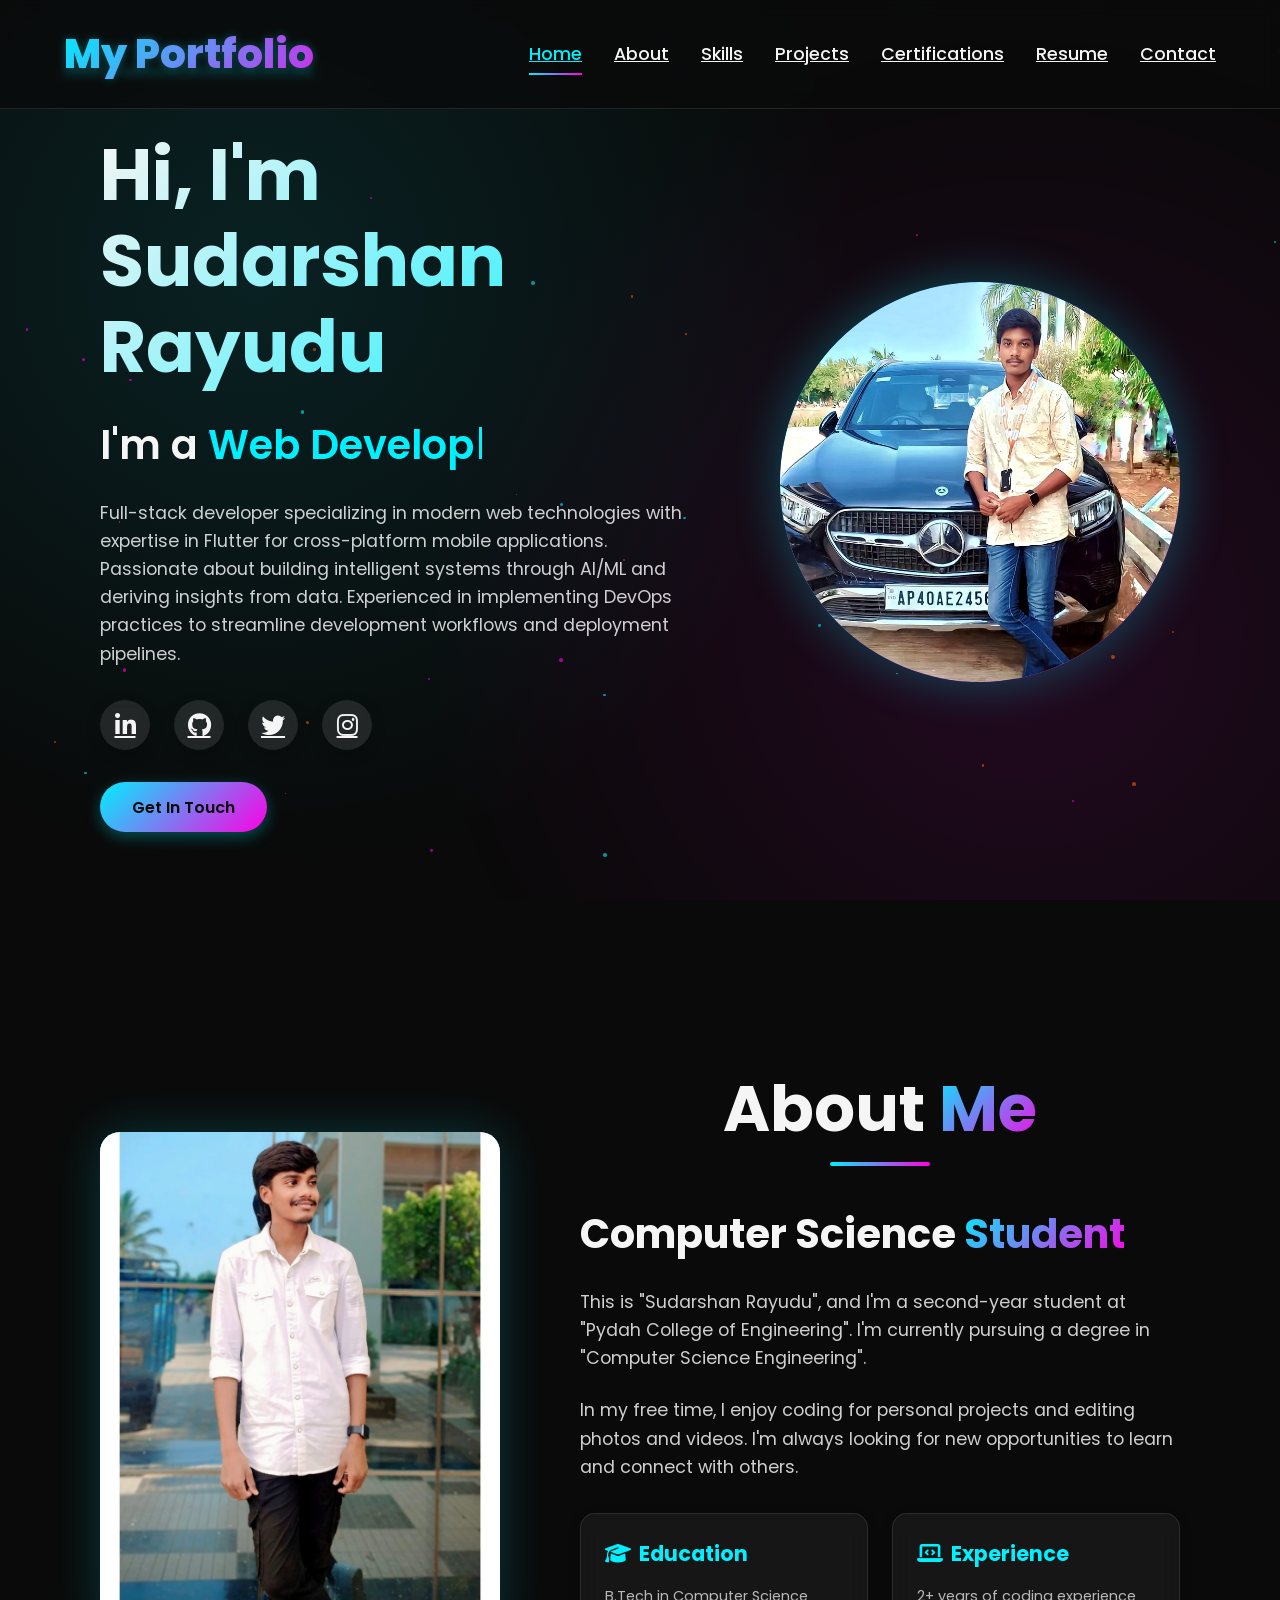
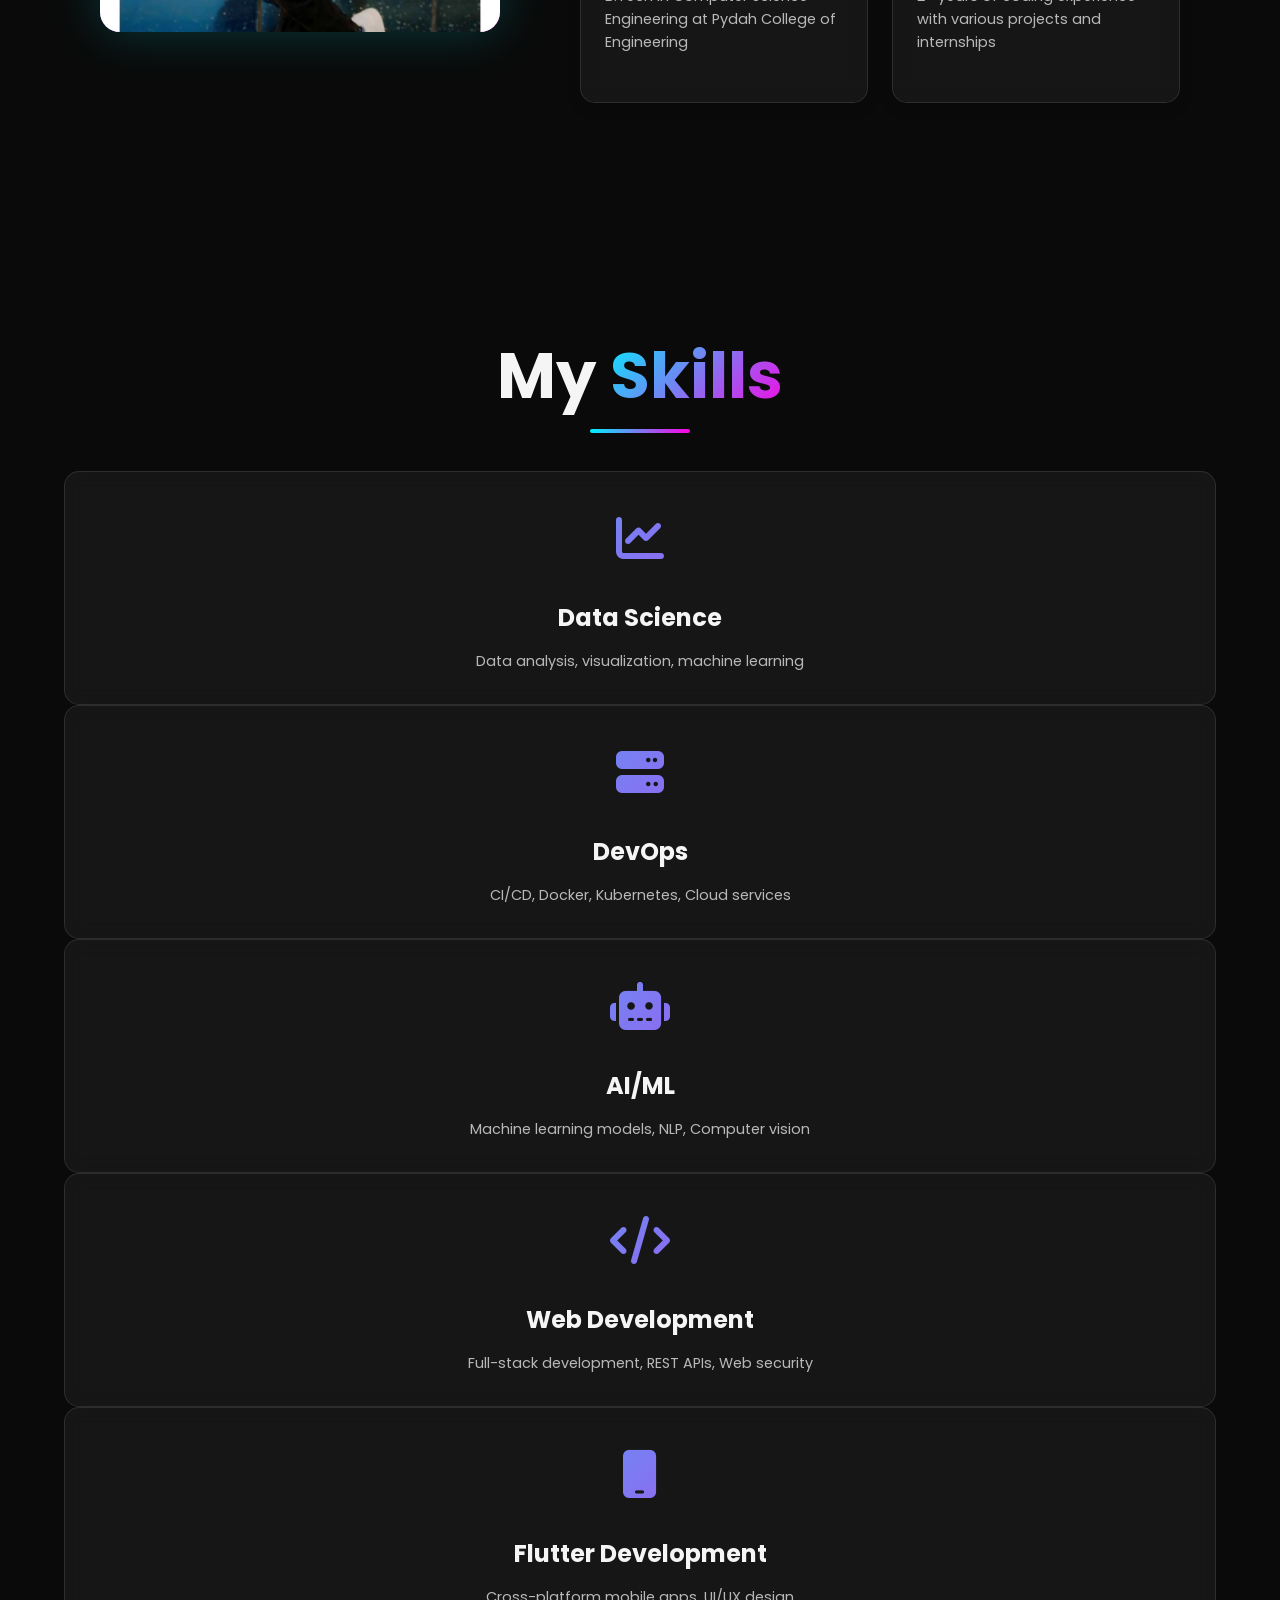
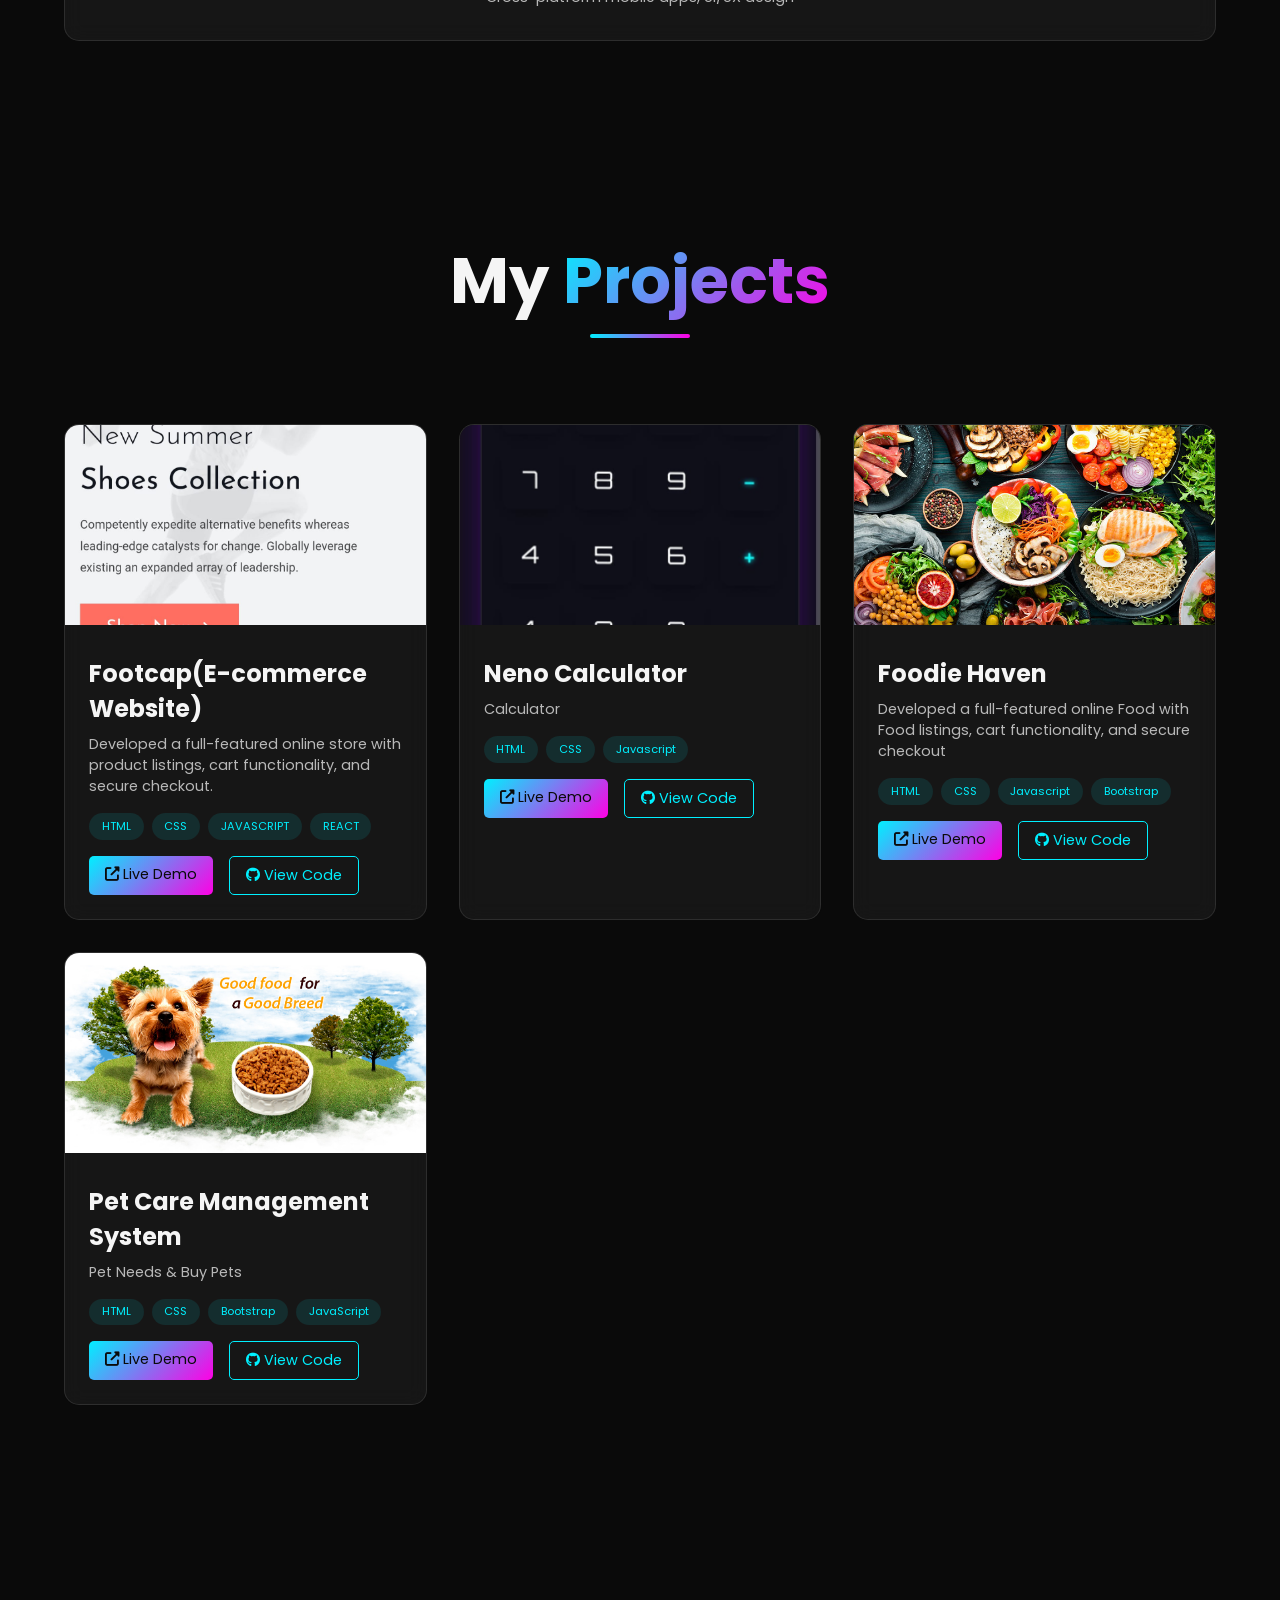
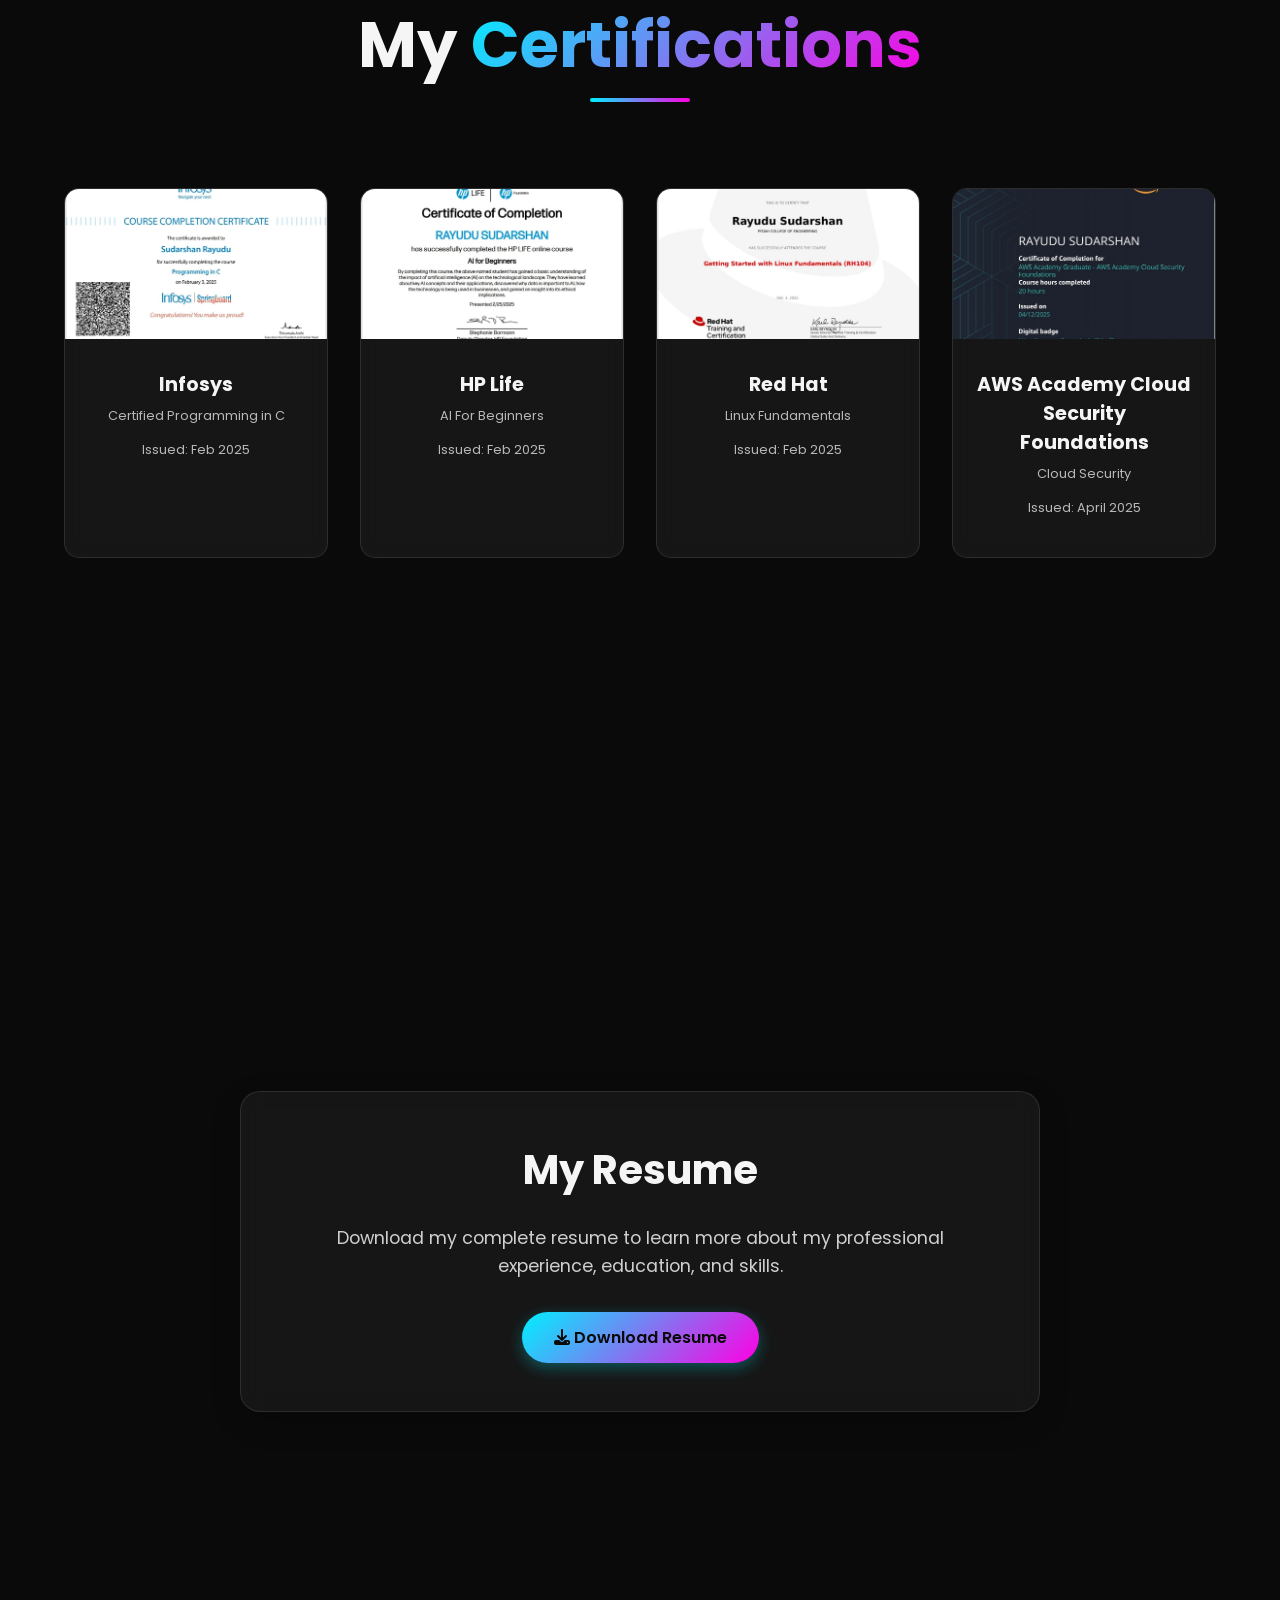
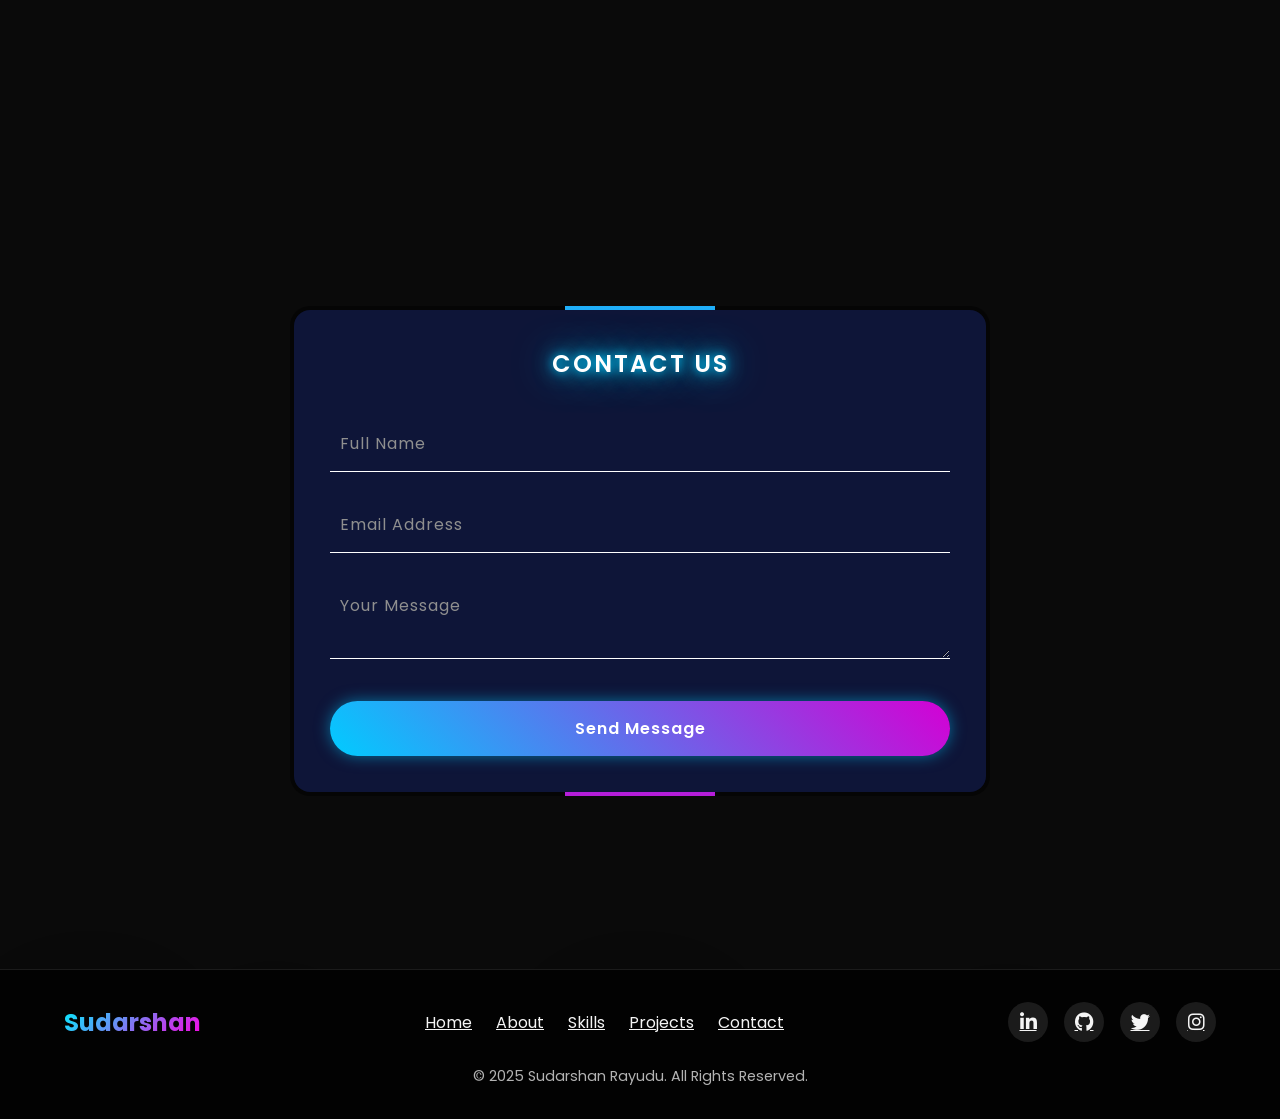
==== index.html @ 2cf24179 "Add files via upload" ====
<!DOCTYPE html>
<html lang="en">

<head>
    <meta charset="UTF-8">
    <meta name="viewport" content="width=device-width, initial-scale=1.0">
    <title>Sudarshan's Portfolio</title>
    <link rel="stylesheet" href="style.css">
    <link rel="stylesheet" href="https://cdnjs.cloudflare.com/ajax/libs/font-awesome/6.5.2/css/all.min.css">
    <link href="https://fonts.googleapis.com/css2?family=Poppins:wght@100;200;300;400;500;600;700;800;900&display=swap"
        rel="stylesheet">
        <link rel="shortcut icon" href="Picsart_25-06-29_17-42-45-734.png" type="image/x-icon">
</head>

<body>
    <!-- Nano Particles Background -->
    <div class="particles" id="particles"></div>

    <!-- Header -->
    <header id="header">
        <a href="#" class="logo">My Portfolio</a>

        <div class="hamburger">
            <i class="fas fa-bars"></i>
        </div>

        <nav>
            <a href="#home" class="active">Home</a>
            <a href="#about">About</a>
            <a href="#skills">Skills</a>
            <a href="#projects">Projects</a>
            <a href="#certifications">Certifications</a>
            <a href="#resume">Resume</a>
            <a href="#contact">Contact</a>
        </nav>
    </header>

    <!-- Home Section -->
    <section id="home">
        <div class="home-content fade-in">
            <h1>Hi, I'm <span>Sudarshan Rayudu</span></h1>
            <h3 class="typing-text">I'm a <span id="typing"></span><span class="cursor"></span></h3>
            <p>Full-stack developer specializing in 
                modern web technologies with expertise in 
                Flutter for cross-platform mobile applications. 
                Passionate about building intelligent systems through AI/ML
                 and deriving insights from data. Experienced in implementing 
                 DevOps practices to streamline development workflows and deployment pipelines.</p>

            <div class="social-icons">
                <a href="https://www.linkedin.com/in/sudarshan-rayudu-819121343/" target="_blank"><i class="fab fa-linkedin-in"></i></a>
                <a href="https://github.com/RayuduSudarshan" target="_blank"><i class="fab fa-github"></i></a>
                <a href="https://x.com/RSUDARSHAN93980" target="_blank"><i class="fab fa-twitter"></i></a>
                <a href="https://www.instagram.com/mr.perfect._.882/" target="_blank"><i class="fab fa-instagram"></i></a>
            </div>

            <a href="#contact" class="btn">Get In Touch</a>
        </div>

        <div class="home-img fade-in delay-1">
            <img src="sudha.jpg" alt="Sudarshan Rayudu">
        </div>
    </section>

    <!-- About Section -->
    <section id="about">
        <div class="about-img fade-in">
            <img src="imgabout.jpeg" alt="About Sudarshan">
        </div>

        <div class="about-content fade-in delay-1">
            <h2 class="section-title">About <span>Me</span></h2>

            <h3>Computer Science <span>Student</span></h3>

            <p>This is "Sudarshan Rayudu", and I'm a second-year student at "Pydah College of Engineering". I'm
                currently pursuing a degree in "Computer Science Engineering".</p>

            <p>In my free time, I enjoy coding for personal projects and editing photos and videos. I'm always looking
                for new opportunities to learn and connect with others.</p>

            <div class="skills-container">
                <div class="skill-item">
                    <h4><i class="fas fa-graduation-cap"></i> Education</h4>
                    <p>B.Tech in Computer Science Engineering at Pydah College of Engineering</p>
                </div>

                <div class="skill-item">
                    <h4><i class="fas fa-laptop-code"></i> Experience</h4>
                    <p>2+ years of coding experience with various projects and internships</p>
                </div>
            </div>
        </div>
    </section>

    <!-- Skills Section -->
    <section id="skills">
        <h2 class="section-title fade-in">My <span>Skills</span></h2>

            <!-- New Skill Cards -->
            <div class="skill-card fade-in">
                <div class="skill-icon">
                    <i class="fas fa-chart-line"></i>
                </div>
                <h3>Data Science</h3>
                <p>Data analysis, visualization, machine learning</p>
            </div>

            <div class="skill-card fade-in delay-1">
                <div class="skill-icon">
                    <i class="fas fa-server"></i>
                </div>
                <h3>DevOps</h3>
                <p>CI/CD, Docker, Kubernetes, Cloud services</p>
            </div>

            <div class="skill-card fade-in delay-2">
                <div class="skill-icon">
                    <i class="fas fa-robot"></i>
                </div>
                <h3>AI/ML</h3>
                <p>Machine learning models, NLP, Computer vision</p>
            </div>

            <div class="skill-card fade-in delay-3">
                <div class="skill-icon">
                    <i class="fas fa-code"></i>
                </div>
                <h3>Web Development</h3>
                <p>Full-stack development, REST APIs, Web security</p>
            </div>

            <div class="skill-card fade-in">
                <div class="skill-icon">
                    <i class="fas fa-mobile"></i>
                </div>
                <h3>Flutter Development</h3>
                <p>Cross-platform mobile apps, UI/UX design</p>
            </div>
        </div>
    </section>

    <!-- Projects Section -->
    <section id="projects">
        <h2 class="section-title fade-in">My <span>Projects</span></h2>

        <div class="projects-grid">
            <div class="project-card fade-in">
                <img src="FootCap.jpeg" alt="E-commerce Website" class="project-img">
                <div class="project-info">
                    <h3>Footcap(E-commerce Website)</h3>
                    <p>Developed a full-featured online store with product listings, cart functionality, and secure
                        checkout.</p>
                    <div class="project-tags">
                        <span class="tag">HTML</span>
                        <span class="tag">CSS</span>
                        <span class="tag">JAVASCRIPT</span>
                        <span class="tag">REACT</span>
                    </div>
                    <div class="project-links">
                        <a href="https://rayudusudarshan.github.io/Micro_IT_footcap-Master_Project/"><i
                                class="fas fa-external-link-alt"></i> Live Demo</a>
                        <a href="#"><i class="fab fa-github"></i> View Code</a>
                    </div>
                </div>
            </div>

            <div class="project-card fade-in delay-1">
                <img src="Calculator.jpeg" alt="Task Manager" class="project-img">
                <div class="project-info">
                    <h3>Neno Calculator</h3>
                    <p>Calculator</p>
                    <div class="project-tags">
                        <span class="tag">HTML</span>
                        <span class="tag">CSS</span>
                        <span class="tag">Javascript</span>
                    </div>
                    <div class="project-links">
                        <a href="https://rayudusudarshan.github.io/Micro_IT_Calculator_Project/"><i
                                class="fas fa-external-link-alt"></i> Live Demo</a>
                        <a href="#"><i class="fab fa-github"></i> View Code</a>
                    </div>
                </div>
            </div>

            <div class="project-card fade-in delay-1">
                <img src="food.jpg" alt="Task Manager" class="project-img">
                <div class="project-info">
                    <h3>Foodie Haven</h3>
                    <p>Developed a full-featured online Food with Food listings, cart functionality, and secure checkout
                    </p>
                    <div class="project-tags">
                        <span class="tag">HTML</span>
                        <span class="tag">CSS</span>
                        <span class="tag">Javascript</span>
                        <span class="tag">Bootstrap</span>
                    </div>
                    <div class="project-links">
                        <a href="https://rayudusudarshan.github.io/Micro_IT_Calculator_Project/"><i
                                class="fas fa-external-link-alt"></i> Live Demo</a>
                        <a href="#"><i class="fab fa-github"></i> View Code</a>
                    </div>
                </div>
            </div>

            <div class="project-card fade-in delay-2">
                <img src="dog.jpg" alt="Weather App" class="project-img">
                <div class="project-info">
                    <h3>Pet Care Management System</h3>
                    <p>Pet Needs & Buy Pets</p>
                    <div class="project-tags">
                        <span class="tag">HTML</span>
                        <span class="tag">CSS</span>
                        <span class="tag">Bootstrap</span>
                        <span class="tag">JavaScript</span>
                    </div>
                    <div class="project-links">
                        <a href="#"><i class="fas fa-external-link-alt"></i> Live Demo</a>
                        <a href="#"><i class="fab fa-github"></i> View Code</a>
                    </div>
                </div>
            </div>
        </div>
    </section>

    <!-- Certifications Section -->
    <section id="certifications">
        <h2 class="section-title fade-in">My <span>Certifications</span></h2>

        <div class="certifications-grid">
            <div class="certification-card fade-in">
                <img src="infosis.jpg" alt="Web Development Certification" class="certification-img">
                <div class="certification-info">
                    <h3>Infosys</h3>
                    <p>Certified Programming in C</p>
                    <p class="certification-date">Issued: Feb 2025</p>
                </div>
            </div>

            <div class="certification-card fade-in delay-1">
                <img src="hp.jpg" alt="JavaScript Certification" class="certification-img">
                <div class="certification-info">
                    <h3>HP Life</h3>
                    <p>AI For Beginners</p>
                    <p class="certification-date">Issued: Feb 2025</p>
                </div>
            </div>
            <div class="certification-card fade-in delay-1">
                <img src="redhat.jpg" alt="JavaScript Certification" class="certification-img">
                <div class="certification-info">
                    <h3>Red Hat</h3>
                    <p>Linux Fundamentals</p>
                    <p class="certification-date">Issued: Feb 2025</p>
                </div>
            </div>

            <div class="certification-card fade-in delay-2">
                <img src="aws.jpg" alt="React Certification" class="certification-img">
                <div class="certification-info">
                    <h3>AWS Academy Cloud Security Foundations</h3>
                    <p>Cloud Security</p>
                    <p class="certification-date">Issued: April 2025</p>
                </div>
            </div>
        </div>
    </section>

    <!-- Resume Section -->
    <section id="resume">
        <div class="resume-container fade-in">
            <h2>My <span>Resume</span></h2>
            <p>Download my complete resume to learn more about my professional experience, education, and skills.</p>
            <a href="Sudarshan's Resume .pdf" download class="btn"><i class="fas fa-download"></i> Download Resume</a>
        </div>
    </section>
    <!-- Contact Section -->
    <section id="contact">
        <div class="bubbles">
            <span></span>
            <span></span>
            <span></span>
            <span></span>
            <span></span>
            <span></span>
            <span></span>
        </div>

        <div class="container">
            <form action="https://api.web3forms.com/submit" method="POST" class="form">
                <input type="hidden" name="access_key" value="a477f6f8-984c-4a98-ab0b-e19a3bcf8d25">
                <input type="hidden" name="redirect" value="https://web3forms.com/success">
                <input type="hidden" name="subject" value="New Submission from  Contact Form">

                <h2>Contact Us</h2>

                <div class="inputBox">
                    <input type="text" name="name" required>
                    <span>Full Name</span>
                    <i></i>
                </div>

                <div class="inputBox">
                    <input type="email" name="email" required>
                    <span>Email Address</span>
                    <i></i>
                </div>

                <div class="inputBox">
                    <textarea name="message" required></textarea>
                    <span>Your Message</span>
                    <i></i>
                </div>

                <div class="form-status" id="form-status"></div>

                <button type="submit">Send Message</button>
            </form>
        </div>
    </section>

    <!-- Footer -->
    <footer>
        <div class="footer-content">
            <div class="footer-logo">Sudarshan</div>

            <div class="footer-links">
                <a href="#home">Home</a>
                <a href="#about">About</a>
                <a href="#skills">Skills</a>
                <a href="#projects">Projects</a>
                <a href="#contact">Contact</a>
            </div>

            <div class="footer-social">
                <a href="https://www.linkedin.com/in/sudarshan-rayudu-819121343/" target="_blank"><i class="fab fa-linkedin-in"></i></a>
                <a href="https://github.com/RayuduSudarshan" target="_blank"><i class="fab fa-github"></i></a>
                <a href="https://x.com/RSUDARSHAN93980" target="_blank"><i class="fab fa-twitter"></i></a>
                <a href="https://www.instagram.com/mr.perfect._.882/" target="_blank"><i class="fab fa-instagram"></i></a>
            </div>
        </div>

        <div class="copyright">
            &copy; 2025 Sudarshan Rayudu. All Rights Reserved.
        </div>
    </footer>

    <!-- Back to Top Button -->
    <a href="#home" class="back-to-top"><i class="fas fa-arrow-up"></i></a>
<!-- Add this at the top of your body, before the particles div -->
<div class="loader-container" id="loader">
    <div class="loader">
        <div class="loader-inner">
            <div class="loader-circle"></div>
            <div class="loader-circle"></div>
            <div class="loader-circle"></div>
            <div class="loader-circle"></div>
            <div class="loader-circle"></div>
        </div>
        <div class="loader-text">
            <span class="percentage" id="percentage">0%</span>
            <span class="loading-text">Loading Portfolio...</span>
        </div>
    </div>
</div>
    <script src="script.js"></script>
</body>

</html>
---- style.css ----
:root {
            --primary: #00f0ff;
            --secondary: #ff00e4;
            --dark: #0a0a0a;
            --light: #f5f5f5;
            --accent: #ff5500;
            --neon-shadow: 0 0 10px var(--primary), 0 0 20px var(--primary), 0 0 30px var(--primary);
            --gradient: linear-gradient(135deg, var(--primary), var(--secondary));
        }

        * {
            margin: 0;
            padding: 0;
            box-sizing: border-box;
            font-family: 'Poppins', sans-serif;
            scroll-behavior: smooth;
        }

        body {
            background-color: var(--dark);
            color: var(--light);
            overflow-x: hidden;
            position: relative;
        }

        body::before {
            content: '';
            position: fixed;
            top: 0;
            left: 0;
            width: 100%;
            height: 100%;
            background: 
                radial-gradient(circle at 20% 30%, rgba(0, 240, 255, 0.1) 0%, transparent 50%),
                radial-gradient(circle at 80% 70%, rgba(255, 0, 228, 0.1) 0%, transparent 50%);
            z-index: -1;
            pointer-events: none;
        }

        /* Nano Particle Animation */
        .particles {
            position: fixed;
            top: 0;
            left: 0;
            width: 100%;
            height: 100%;
            z-index: -1;
            overflow: hidden;
        }

        .particle {
            position: absolute;
            width: 2px;
            height: 2px;
            background-color: var(--primary);
            border-radius: 50%;
            opacity: 0.6;
            animation: float 15s infinite linear;
        }

        .particle:nth-child(2n) {
            background-color: var(--secondary);
        }

        .particle:nth-child(3n) {
            background-color: var(--accent);
        }

        @keyframes float {
            0% {
                transform: translateY(0) translateX(0);
                opacity: 0;
            }
            10% {
                opacity: 0.6;
            }
            90% {
                opacity: 0.6;
            }
            100% {
                transform: translateY(-100vh) translateX(50px);
                opacity: 0;
            }
        }

        /* Header Styles */
        header {
            position: fixed;
            top: 0;
            left: 0;
            width: 100%;
            padding: 1.5rem 5%;
            display: flex;
            justify-content: space-between;
            align-items: center;
            z-index: 1000;
            backdrop-filter: blur(10px);
            background-color: rgba(10, 10, 10, 0.8);
            border-bottom: 1px solid rgba(255, 255, 255, 0.1);
            transition: all 0.3s ease;
        }

        header.scrolled {
            padding: 1rem 5%;
            background-color: rgba(0, 0, 0, 0.9);
            box-shadow: 0 5px 20px rgba(0, 0, 0, 0.3);
        }

        .logo {
            font-size: 2.5rem;
            font-weight: 800;
            background: linear-gradient(135deg, var(--primary), var(--secondary));
            -webkit-background-clip: text;
            background-clip: text;
            color: transparent;
            text-shadow: 0 0 10px rgba(0, 240, 255, 0.3);
            transition: all 0.3s ease;
        }

        .logo:hover {
            transform: scale(1.05);
            text-shadow: 0 0 15px rgba(0, 240, 255, 0.5);
        }

        .hamburger {
            display: none;
            cursor: pointer;
            z-index: 1001;
        }

        .hamburger i {
            font-size: 2rem;
            color: var(--light);
            transition: all 0.3s ease;
        }

        .hamburger.active i {
            color: var(--primary);
            transform: rotate(90deg);
        }

        nav {
            display: flex;
            gap: 2rem;
        }

        nav a {
            color: var(--light);
            font-size: 1.1rem;
            font-weight: 500;
            position: relative;
            padding: 0.5rem 0;
            transition: all 0.3s ease;
        }

        nav a::after {
            content: '';
            position: absolute;
            bottom: 0;
            left: 0;
            width: 0;
            height: 2px;
            background: linear-gradient(90deg, var(--primary), var(--secondary));
            transition: width 0.3s ease;
        }

        nav a:hover::after,
        nav a.active::after {
            width: 100%;
        }

        nav a:hover,
        nav a.active {
            color: var(--primary);
        }

        /* Section Styles */
        section {
            min-height: 100vh;
            padding: 8rem 5% 4rem;
            position: relative;
            overflow: hidden;
        }

        .section-title {
            font-size: 4rem;
            margin-bottom: 3rem;
            text-align: center;
            position: relative;
            display: inline-block;
            width: 100%;
        }

        .section-title::after {
            content: '';
            position: absolute;
            bottom: -10px;
            left: 50%;
            transform: translateX(-50%);
            width: 100px;
            height: 4px;
            background: linear-gradient(90deg, var(--primary), var(--secondary));
            border-radius: 2px;
        }

        .section-title span {
            background: linear-gradient(135deg, var(--primary), var(--secondary));
            -webkit-background-clip: text;
            background-clip: text;
            color: transparent;
        }

        /* Home Section */
        #home {
            display: flex;
            justify-content: center;
            align-items: center;
            gap: 5rem;
            position: relative;
        }

        .home-content {
            max-width: 600px;
            z-index: 1;
        }

        .home-content h1 {
            font-size: 4.5rem;
            font-weight: 700;
            line-height: 1.2;
            margin-bottom: 1.5rem;
            background: linear-gradient(135deg, var(--light), var(--primary));
            -webkit-background-clip: text;
            background-clip: text;
            color: transparent;
        }

        .home-content h3 {
            font-size: 2.5rem;
            font-weight: 600;
            margin-bottom: 1.5rem;
            color: var(--light);
        }

        .home-content h3 span {
            color: var(--primary);
        }

        .home-content p {
            font-size: 1.1rem;
            line-height: 1.6;
            margin-bottom: 2rem;
            color: rgba(255, 255, 255, 0.8);
        }

        .social-icons {
            display: flex;
            gap: 1.5rem;
            margin-bottom: 2rem;
        }

        .social-icons a {
            display: flex;
            justify-content: center;
            align-items: center;
            width: 50px;
            height: 50px;
            border-radius: 50%;
            background: rgba(255, 255, 255, 0.1);
            backdrop-filter: blur(5px);
            color: var(--light);
            font-size: 1.5rem;
            transition: all 0.3s ease;
            box-shadow: 0 5px 15px rgba(0, 0, 0, 0.2);
        }

        .social-icons a:hover {
            background: linear-gradient(135deg, var(--primary), var(--secondary));
            color: var(--dark);
            transform: translateY(-5px);
            box-shadow: 0 10px 25px rgba(0, 240, 255, 0.4);
        }

        .btn {
            display: inline-block;
            padding: 0.8rem 2rem;
            background: linear-gradient(135deg, var(--primary), var(--secondary));
            color: var(--dark);
            border-radius: 30px;
            font-size: 1rem;
            font-weight: 600;
            text-decoration: none;
            transition: all 0.3s ease;
            box-shadow: 0 5px 15px rgba(0, 240, 255, 0.3);
            border: none;
            cursor: pointer;
        }

        .btn:hover {
            transform: translateY(-3px);
            box-shadow: 0 10px 25px rgba(0, 240, 255, 0.5);
        }

        .home-img {
            position: relative;
            width: 400px;
            height: 400px;
            border-radius: 50%;
            overflow: hidden;
            box-shadow: 0 0 50px rgba(0, 240, 255, 0.3);
            animation: float 6s ease-in-out infinite;
            z-index: 1;
        }

        .home-img::before {
            content: '';
            position: absolute;
            inset: -10px;
            background: linear-gradient(135deg, var(--primary), var(--secondary));
            border-radius: 50%;
            z-index: -1;
            animation: rotate 4s linear infinite;
        }

        .home-img::after {
            content: '';
            position: absolute;
            inset: 5px;
            background: var(--dark);
            border-radius: 50%;
            z-index: -1;
        }

        .home-img img {
            width: 100%;
            height: 100%;
            object-fit: cover;
            border-radius: 50%;
            filter: grayscale(20%) contrast(110%);
            transition: all 0.5s ease;
        }

        .home-img:hover img {
            filter: grayscale(0%) contrast(120%);
            transform: scale(1.05);
        }

        @keyframes float {
            0%, 100% {
                transform: translateY(0);
            }
            50% {
                transform: translateY(-20px);
            }
        }

        @keyframes rotate {
            0% {
                transform: rotate(0deg);
            }
            100% {
                transform: rotate(360deg);
            }
        }

        /* About Section */
        #about {
            display: flex;
            justify-content: center;
            align-items: center;
            gap: 5rem;
            position: relative;
        }

        .about-img {
            position: relative;
            width: 400px;
            height: 500px;
            overflow: hidden;
            border-radius: 20px;
            box-shadow: 0 0 50px rgba(0, 240, 255, 0.2);
            z-index: 1;
            
        }

        .about-img::before {
            content: '';
            position: absolute;
            inset: -10px;
            background: linear-gradient(135deg, var(--primary), var(--secondary));
            z-index: -1;
            
            animation: rotate 4s linear infinite;
            border-radius: 25px;
        }

        .about-img::after {
            content: '';
            position: absolute;
            inset: 5px;
            background: var(--dark);
            border-radius: 20px;
            z-index: -1;
        }

        .about-img img {
            width: 100%;
            height: 100%;
            object-fit: cover;
            transition: all 0.5s ease;
        }

        .about-img:hover img {
            transform: scale(1.05);
        }

        .about-content {
            max-width: 600px;
            z-index: 1;
        }

        .about-content h3 {
            font-size: 2.5rem;
            margin-bottom: 1.5rem;
            color: var(--light);
        }

        .about-content h3 span {
            background: linear-gradient(135deg, var(--primary), var(--secondary));
            -webkit-background-clip: text;
            background-clip: text;
            color: transparent;
        }

        .about-content p {
            font-size: 1.1rem;
            line-height: 1.6;
            margin-bottom: 1.5rem;
            color: rgba(255, 255, 255, 0.8);
        }
       
        .skills-container {
            display: flex;
            flex-wrap: wrap;
            gap: 1.5rem;
            margin-top: 2rem;
        }

        .skill-item {
            flex: 1 1 200px;
            padding: 1.5rem;
            background: rgba(255, 255, 255, 0.05);
            backdrop-filter: blur(10px);
            border-radius: 15px;
            border: 1px solid rgba(255, 255, 255, 0.1);
            transition: all 0.3s ease;
            box-shadow: 0 5px 15px rgba(0, 0, 0, 0.1);
        }

        .skill-item:hover {
            transform: translateY(-10px);
            box-shadow: 0 15px 30px rgba(0, 240, 255, 0.2);
            border: 1px solid var(--primary);
        }

        .skill-item h4 {
            font-size: 1.3rem;
            margin-bottom: 1rem;
            color: var(--primary);
            display: flex;
            align-items: center;
            gap: 0.5rem;
        }

        .skill-item p {
            font-size: 0.9rem;
            color: rgba(255, 255, 255, 0.7);
        }

        /* Skills Section */
        #skills {
            text-align: center;
        }

        .skills-grid {
            display: grid;
            grid-template-columns: repeat(auto-fill, minmax(250px, 1fr));
            gap: 2rem;
            margin-top: 3rem;
        }

        .skill-card {
            background: rgba(255, 255, 255, 0.05);
            backdrop-filter: blur(10px);
            border-radius: 15px;
            padding: 2rem;
            transition: all 0.3s ease;
            border: 1px solid rgba(255, 255, 255, 0.1);
            position: relative;
            overflow: hidden;
        }

        .skill-card::before {
            content: '';
            position: absolute;
            top: 0;
            left: 0;
            width: 100%;
            height: 5px;
            background: linear-gradient(90deg, var(--primary), var(--secondary));
            transform: scaleX(0);
            transform-origin: left;
            transition: transform 0.5s ease;
        }

        .skill-card:hover::before {
            transform: scaleX(1);
        }

        .skill-card:hover {
            transform: translateY(-10px);
            box-shadow: 0 15px 30px rgba(0, 240, 255, 0.2);
            border: 1px solid var(--primary);
        }

        .skill-icon {
            font-size: 3rem;
            margin-bottom: 1.5rem;
            background: linear-gradient(135deg, var(--primary), var(--secondary));
            -webkit-background-clip: text;
            background-clip: text;
            color: transparent;
        }

        .skill-card h3 {
            font-size: 1.5rem;
            margin-bottom: 1rem;
            color: var(--light);
        }

        .skill-card p {
            font-size: 0.9rem;
            color: rgba(255, 255, 255, 0.7);
        }

        /* Projects Section */
        #projects {
            text-align: center;
        }

        .projects-grid {
            display: grid;
            grid-template-columns: repeat(auto-fill, minmax(300px, 1fr));
            gap: 2rem;
            margin-top: 3rem;
        }

        .project-card {
            background: rgba(255, 255, 255, 0.05);
            backdrop-filter: blur(10px);
            border-radius: 15px;
            overflow: hidden;
            transition: all 0.3s ease;
            border: 1px solid rgba(255, 255, 255, 0.1);
            position: relative;
        }

        .project-card::before {
            content: '';
            position: absolute;
            top: 0;
            left: 0;
            width: 100%;
            height: 100%;
            background: linear-gradient(135deg, rgba(0, 240, 255, 0.1), rgba(255, 0, 228, 0.1));
            opacity: 0;
            transition: opacity 0.3s ease;
        }

        .project-card:hover::before {
            opacity: 1;
        }

        .project-card:hover {
            transform: translateY(-10px);
            box-shadow: 0 15px 30px rgba(0, 240, 255, 0.2);
            border: 1px solid var(--primary);
        }

        .project-img {
            width: 100%;
            height: 200px;
            object-fit: cover;
            transition: all 0.5s ease;
        }

        .project-card:hover .project-img {
            transform: scale(1.05);
        }

        .project-info {
            padding: 1.5rem;
            text-align: left;
        }

        .project-info h3 {
            font-size: 1.5rem;
            margin-bottom: 0.5rem;
            color: var(--light);
        }

        .project-info p {
            font-size: 0.9rem;
            color: rgba(255, 255, 255, 0.7);
            margin-bottom: 1rem;
        }

        .project-tags {
            display: flex;
            flex-wrap: wrap;
            gap: 0.5rem;
            margin-bottom: 1rem;
        }

        .tag {
            padding: 0.3rem 0.8rem;
            background: rgba(0, 240, 255, 0.1);
            border-radius: 20px;
            font-size: 0.7rem;
            color: var(--primary);
        }

        .project-links {
            display: flex;
            gap: 1rem;
        }

        .project-links a {
            padding: 0.5rem 1rem;
            border-radius: 5px;
            font-size: 0.9rem;
            text-decoration: none;
            transition: all 0.3s ease;
        }

        .project-links a:first-child {
            background: linear-gradient(135deg, var(--primary), var(--secondary));
            color: var(--dark);
        }

        .project-links a:last-child {
            border: 1px solid var(--primary);
            color: var(--primary);
        }

        .project-links a:hover {
            transform: translateY(-3px);
            box-shadow: 0 5px 15px rgba(0, 240, 255, 0.3);
        }

        /* Certifications Section */
        #certifications {
            text-align: center;
        }

        .certifications-grid {
            display: grid;
            grid-template-columns: repeat(auto-fill, minmax(250px, 1fr));
            gap: 2rem;
            margin-top: 3rem;
        }

        .certification-card {
            background: rgba(255, 255, 255, 0.05);
            backdrop-filter: blur(10px);
            border-radius: 15px;
            overflow: hidden;
            transition: all 0.3s ease;
            border: 1px solid rgba(255, 255, 255, 0.1);
            position: relative;
        }

        .certification-card:hover {
            transform: translateY(-10px);
            box-shadow: 0 15px 30px rgba(0, 240, 255, 0.2);
            border: 1px solid var(--primary);
        }

        .certification-img {
            width: 100%;
            height: 150px;
            object-fit: cover;
            transition: all 0.5s ease;
        }

        .certification-card:hover .certification-img {
            transform: scale(1.05);
        }

        .certification-info {
            padding: 1.5rem;
        }

        .certification-info h3 {
            font-size: 1.2rem;
            margin-bottom: 0.5rem;
            color: var(--light);
        }

        .certification-info p {
            font-size: 0.8rem;
            color: rgba(255, 255, 255, 0.7);
            margin-bottom: 1rem;
        }

        .certification-date {
            font-size: 0.7rem;
            color: var(--primary);
        }

        /* Resume Section */
        #resume {
            display: flex;
            justify-content: center;
            align-items: center;
            text-align: center;
        }

        .resume-container {
            max-width: 800px;
            background: rgba(255, 255, 255, 0.05);
            backdrop-filter: blur(10px);
            border-radius: 20px;
            padding: 3rem;
            border: 1px solid rgba(255, 255, 255, 0.1);
            box-shadow: 0 10px 30px rgba(0, 0, 0, 0.2);
            transition: all 0.3s ease;
        }

        .resume-container:hover {
            transform: translateY(-10px);
            box-shadow: 0 15px 40px rgba(0, 240, 255, 0.3);
            border: 1px solid var(--primary);
        }

        .resume-container h2 {
            font-size: 2.5rem;
            margin-bottom: 1.5rem;
            color: var(--light);
        }

        .resume-container p {
            font-size: 1.1rem;
            line-height: 1.6;
            margin-bottom: 2rem;
            color: rgba(255, 255, 255, 0.8);
        }

        /* Contact Section */
       /* Contact Section */
#contact {
    display: flex;
    justify-content: center;
    align-items: center;
    position: relative;
    overflow: hidden;
    min-height: 100vh;
    padding: 8rem 5% 4rem;
}

.container {
    position: relative;
    width: 700px;
    height: auto;
    display: flex;
    justify-content: center;
    align-items: center;
    background: rgba(0, 0, 0, 0.5);
    border-radius: 20px;
    overflow: hidden;
    padding: 40px;
    z-index: 1;
}

.container::before {
    content: '';
    position: absolute;
    width: 150px;
    height: 140%;
    background: linear-gradient(#00ccff, #d400d4);
    animation: rotate 4s linear infinite;
    z-index: -2;
}

.container::after {
    content: '';
    position: absolute;
    inset: 4px;
    background: #0e1538;
    border-radius: 16px;
    z-index: -1;
}

.form {
    width: 100%;
    display: flex;
    flex-direction: column;
    gap: 25px;
}

.form h2 {
    color: #fff;
    font-weight: 600;
    letter-spacing: 2px;
    text-align: center;
    text-transform: uppercase;
    margin-bottom: 10px;
    text-shadow: 0 0 10px #00ccff,
                 0 0 20px #00ccff,
                 0 0 40px #00ccff;
    animation: glow 2s ease-in-out infinite alternate;
}

@keyframes glow {
    from {
        text-shadow: 0 0 10px #00ccff,
                     0 0 20px #00ccff,
                     0 0 30px #00ccff;
    }
    to {
        text-shadow: 0 0 20px #00ccff,
                     0 0 30px #d400d4,
                     0 0 40px #d400d4;
    }
}

.inputBox {
    position: relative;
    width: 100%;
}

.inputBox input,
.inputBox textarea {
    width: 100%;
    padding: 15px 10px;
    background: transparent;
    border: none;
    outline: none;
    color: #fff;
    font-size: 1em;
    letter-spacing: 1px;
    border-bottom: 1px solid #fff;
    transition: 0.5s;
}

.inputBox span {
    position: absolute;
    left: 0;
    padding: 15px 10px;
    color: #8f8f8f;
    font-size: 1em;
    letter-spacing: 1px;
    pointer-events: none;
    transition: 0.5s;
}

.inputBox input:valid ~ span,
.inputBox input:focus ~ span,
.inputBox textarea:valid ~ span,
.inputBox textarea:focus ~ span {
    color: #d400d4;
    transform: translateY(-20px);
    font-size: 0.8em;
}

.inputBox input:valid,
.inputBox input:focus,
.inputBox textarea:valid,
.inputBox textarea:focus {
    border-bottom: 1px solid #d400d4;
    box-shadow: 0 5px 15px -10px #d400d4;
}

.inputBox i {
    position: absolute;
    left: 0;
    bottom: 0;
    width: 100%;
    height: 2px;
    background: linear-gradient(90deg, #00ccff, #d400d4);
    z-index: 10;
    transform: scaleX(0);
    transform-origin: left;
    transition: transform 0.5s;
}

.inputBox input:valid ~ i,
.inputBox input:focus ~ i,
.inputBox textarea:valid ~ i,
.inputBox textarea:focus ~ i {
    transform: scaleX(1);
}

.form button {
    background: transparent;
    border: none;
    outline: none;
    color: #fff;
    background: linear-gradient(45deg, #00ccff, #d400d4);
    padding: 15px;
    border-radius: 50px;
    font-size: 1em;
    font-weight: 600;
    letter-spacing: 1px;
    cursor: pointer;
    transition: 0.5s;
    box-shadow: 0 0 15px rgba(0, 204, 255, 0.5);
    margin-top: 10px;
}

.form button:hover {
    box-shadow: 0 0 30px rgba(212, 0, 212, 0.8);
    transform: translateY(-5px);
}

/* Status message styling */
.form-status {
    color: #fff;
    text-align: center;
    padding: 10px;
    border-radius: 5px;
    margin-top: 10px;
    display: none;
}

.form-status.success {
    background: rgba(0, 255, 0, 0.2);
    display: block;
}

.form-status.error {
    background: rgba(255, 0, 0, 0.2);
    display: block;
}

/* Floating bubbles background */
.bubbles {
    position: absolute;
    bottom: -100px;
    display: flex;
    width: 100%;
    justify-content: space-around;
}

.bubbles span {
    height: 60px;
    width: 60px;
    background: rgba(255, 255, 255, 0.1);
    box-shadow: 0 20px 50px rgba(0, 0, 0, 0.15);
    backdrop-filter: blur(5px);
    animation: move 10s linear infinite;
    position: relative;
    overflow: hidden;
    border-radius: 50%;
}

.bubbles span:nth-child(1) {
    animation-delay: 2.2s;
    transform: scale(2.15);
}

.bubbles span:nth-child(2) {
    animation-delay: 3.5s;
    transform: scale(1.55);
}

.bubbles span:nth-child(3) {
    animation-delay: 0.2s;
    transform: scale(0.35);
}

.bubbles span:nth-child(4) {
    animation-delay: 6s;
    transform: scale(2.15);
}

.bubbles span:nth-child(5) {
    animation-delay: 7s;
    transform: scale(0.5);
}

.bubbles span:nth-child(6) {
    animation-delay: 4s;
    transform: scale(1.5);
}

.bubbles span:nth-child(7) {
    animation-delay: 3s;
    transform: scale(0.25);
}

@keyframes move {
    0% {
        transform: translateY(0) rotate(0deg);
        opacity: 1;
        border-radius: 50%;
    }
    100% {
        transform: translateY(-1000px) rotate(720deg);
        opacity: 0;
        border-radius: 50%;
    }
}
       

        /* Footer */
        footer {
            background: rgba(0, 0, 0, 0.8);
            padding: 2rem 5%;
            text-align: center;
            border-top: 1px solid rgba(255, 255, 255, 0.1);
        }

        .footer-content {
            display: flex;
            justify-content: space-between;
            align-items: center;
            flex-wrap: wrap;
            gap: 1rem;
        }

        .footer-logo {
            font-size: 1.5rem;
            font-weight: 700;
            background: linear-gradient(135deg, var(--primary), var(--secondary));
            -webkit-background-clip: text;
            background-clip: text;
            color: transparent;
        }

        .footer-links {
            display: flex;
            gap: 1.5rem;
        }

        .footer-links a {
            color: var(--light);
            font-size: 1rem;
            transition: all 0.3s ease;
        }

        .footer-links a:hover {
            color: var(--primary);
        }

        .footer-social {
            display: flex;
            gap: 1rem;
        }

        .footer-social a {
            display: flex;
            justify-content: center;
            align-items: center;
            width: 40px;
            height: 40px;
            border-radius: 50%;
            background: rgba(255, 255, 255, 0.1);
            color: var(--light);
            font-size: 1.2rem;
            transition: all 0.3s ease;
        }

        .footer-social a:hover {
            background: linear-gradient(135deg, var(--primary), var(--secondary));
            color: var(--dark);
            transform: translateY(-3px);
        }

        .copyright {
            margin-top: 1.5rem;
            font-size: 0.9rem;
            color: rgba(255, 255, 255, 0.7);
        }

        /* Back to Top Button */
        .back-to-top {
            position: fixed;
            bottom: 2rem;
            right: 2rem;
            width: 50px;
            height: 50px;
            background: linear-gradient(135deg, var(--primary), var(--secondary));
            color: var(--dark);
            border-radius: 50%;
            display: flex;
            justify-content: center;
            align-items: center;
            font-size: 1.5rem;
            text-decoration: none;
            opacity: 0;
            visibility: hidden;
            transition: all 0.3s ease;
            z-index: 999;
            box-shadow: 0 5px 15px rgba(0, 240, 255, 0.3);
        }

        .back-to-top.active {
            opacity: 1;
            visibility: visible;
        }

        .back-to-top:hover {
            transform: translateY(-5px);
            box-shadow: 0 10px 25px rgba(0, 240, 255, 0.4);
        }

        /* Responsive Styles */
        @media (max-width: 992px) {
            .home-content h1 {
                font-size: 3.5rem;
            }
            
            .home-content h3 {
                font-size: 2rem;
            }
            
            .home-img, .about-img {
                width: 350px;
                height: 350px;
            }
            
            .section-title {
                font-size: 3rem;
            }
        }

        @media (max-width: 768px) {
            .hamburger {
                display: block;
            }
            
            nav {
                position: fixed;
                top: 0;
                right: -100%;
                width: 80%;
                height: 100vh;
                background: rgba(10, 10, 10, 0.9);
                backdrop-filter: blur(10px);
                flex-direction: column;
                justify-content: center;
                align-items: center;
                transition: right 0.5s ease;
                z-index: 1000;
            }
            
            nav.active {
                right: 0;
            }
            
            #home, #about {
                flex-direction: column;
                text-align: center;
                gap: 3rem;
            }
            
            .home-content, .about-content {
                max-width: 100%;
            }
            
            .home-img, .about-img {
                width: 300px;
                height: 300px;
            }
            
            .social-icons {
                justify-content: center;
            }
            
            .section-title {
                font-size: 2.5rem;
            }
            
            .footer-content {
                flex-direction: column;
            }
            
            .footer-links, .footer-social {
                margin-top: 1rem;
            }
        }

        @media (max-width: 576px) {
            .home-content h1 {
                font-size: 2.5rem;
            }
            
            .home-content h3 {
                font-size: 1.5rem;
            }
            
            .home-img, .about-img {
                width: 250px;
                height: 250px;
            }
            
            .section-title {
                font-size: 2rem;
            }
            
            .btn {
                padding: 0.6rem 1.5rem;
                font-size: 0.9rem;
            }
            
            .projects-grid, .certifications-grid {
                grid-template-columns: 1fr;
            }
        }

        /* Animation Classes */
        .fade-in {
            opacity: 0;
            transform: translateY(30px);
            transition: all 0.8s ease;
        }

        .fade-in.active {
            opacity: 1;
            transform: translateY(0);
        }

        .delay-1 {
            transition-delay: 0.2s;
        }

        .delay-2 {
            transition-delay: 0.4s;
        }

        .delay-3 {
            transition-delay: 0.6s;
        }

        .delay-4 {
            transition-delay: 0.8s;
        }

        /* Typing Animation */
        .typing-text {
            min-height: 3rem;
            margin-bottom: 1.5rem;
        }

        .cursor {
            display: inline-block;
            width: 3px;
            height: 2rem;
            background-color: var(--primary);
            margin-left: 5px;
            animation: blink 0.7s infinite;
        }

        @keyframes blink {
            0%, 100% {
                opacity: 1;
            }
            50% {
                opacity: 0;
            }
        }

         .loader-container {
        position: fixed;
        top: 0;
        left: 0;
        width: 100%;
        height: 100%;
        background: linear-gradient(135deg, #0a0a0a, #1a1a2e);
        display: flex;
        justify-content: center;
        align-items: center;
        z-index: 9999;
        overflow: hidden;
    }

    .loader {
        position: relative;
        width: 300px;
        height: 300px;
        display: flex;
        flex-direction: column;
        justify-content: center;
        align-items: center;
    }

    .loader-inner {
        position: relative;
        width: 100%;
        height: 100%;
    }

    .loader-circle {
        position: absolute;
        width: 100%;
        height: 100%;
        border-radius: 50%;
        border: 5px solid transparent;
        mix-blend-mode: overlay;
        animation: rotate linear infinite;
    }

    .loader-circle:nth-child(1) {
        border-top-color: #00f0ff;
        animation-duration: 3s;
        animation-delay: 0.1s;
    }

    .loader-circle:nth-child(2) {
        border-right-color: #ff00e4;
        animation-duration: 4s;
        animation-delay: 0.2s;
    }

    .loader-circle:nth-child(3) {
        border-bottom-color: #ff5500;
        animation-duration: 5s;
        animation-delay: 0.3s;
    }

    .loader-circle:nth-child(4) {
        border-left-color: #00ff88;
        animation-duration: 6s;
        animation-delay: 0.4s;
    }

    .loader-circle:nth-child(5) {
        border-top-color: #f0f;
        border-right-color: #0ff;
        border-bottom-color: #ff0;
        border-left-color: #f0f;
        animation-duration: 7s;
        animation-delay: 0.5s;
    }

    .loader-text {
        position: absolute;
        text-align: center;
        font-family: 'Poppins', sans-serif;
    }

    .percentage {
        font-size: 3rem;
        font-weight: 700;
        background: linear-gradient(135deg, #00f0ff, #ff00e4, #ff5500);
        -webkit-background-clip: text;
        background-clip: text;
        color: transparent;
        display: block;
        margin-bottom: 10px;
    }

    .loading-text {
        color: #f5f5f5;
        font-size: 1.2rem;
        letter-spacing: 2px;
        text-transform: uppercase;
    }

    @keyframes rotate {
        0% {
            transform: rotate(0deg);
        }
        100% {
            transform: rotate(360deg);
        }
    }

    /* Glitch effect */
    .loader-text::before,
    .loader-text::after {
        content: attr(data-text);
        position: absolute;
        top: 0;
        left: 0;
        width: 100%;
        height: 100%;
        opacity: 0.8;
    }

    .loader-text::before {
        color: #0ff;
        z-index: -1;
        animation: glitch-effect 3s infinite;
    }

    .loader-text::after {
        color: #f0f;
        z-index: -2;
        animation: glitch-effect 2s infinite reverse;
    }

    @keyframes glitch-effect {
        0% {
            transform: translate(0);
        }
        20% {
            transform: translate(-3px, 3px);
        }
        40% {
            transform: translate(-3px, -3px);
        }
        60% {
            transform: translate(3px, 3px);
        }
        80% {
            transform: translate(3px, -3px);
        }
        100% {
            transform: translate(0);
        }
    }
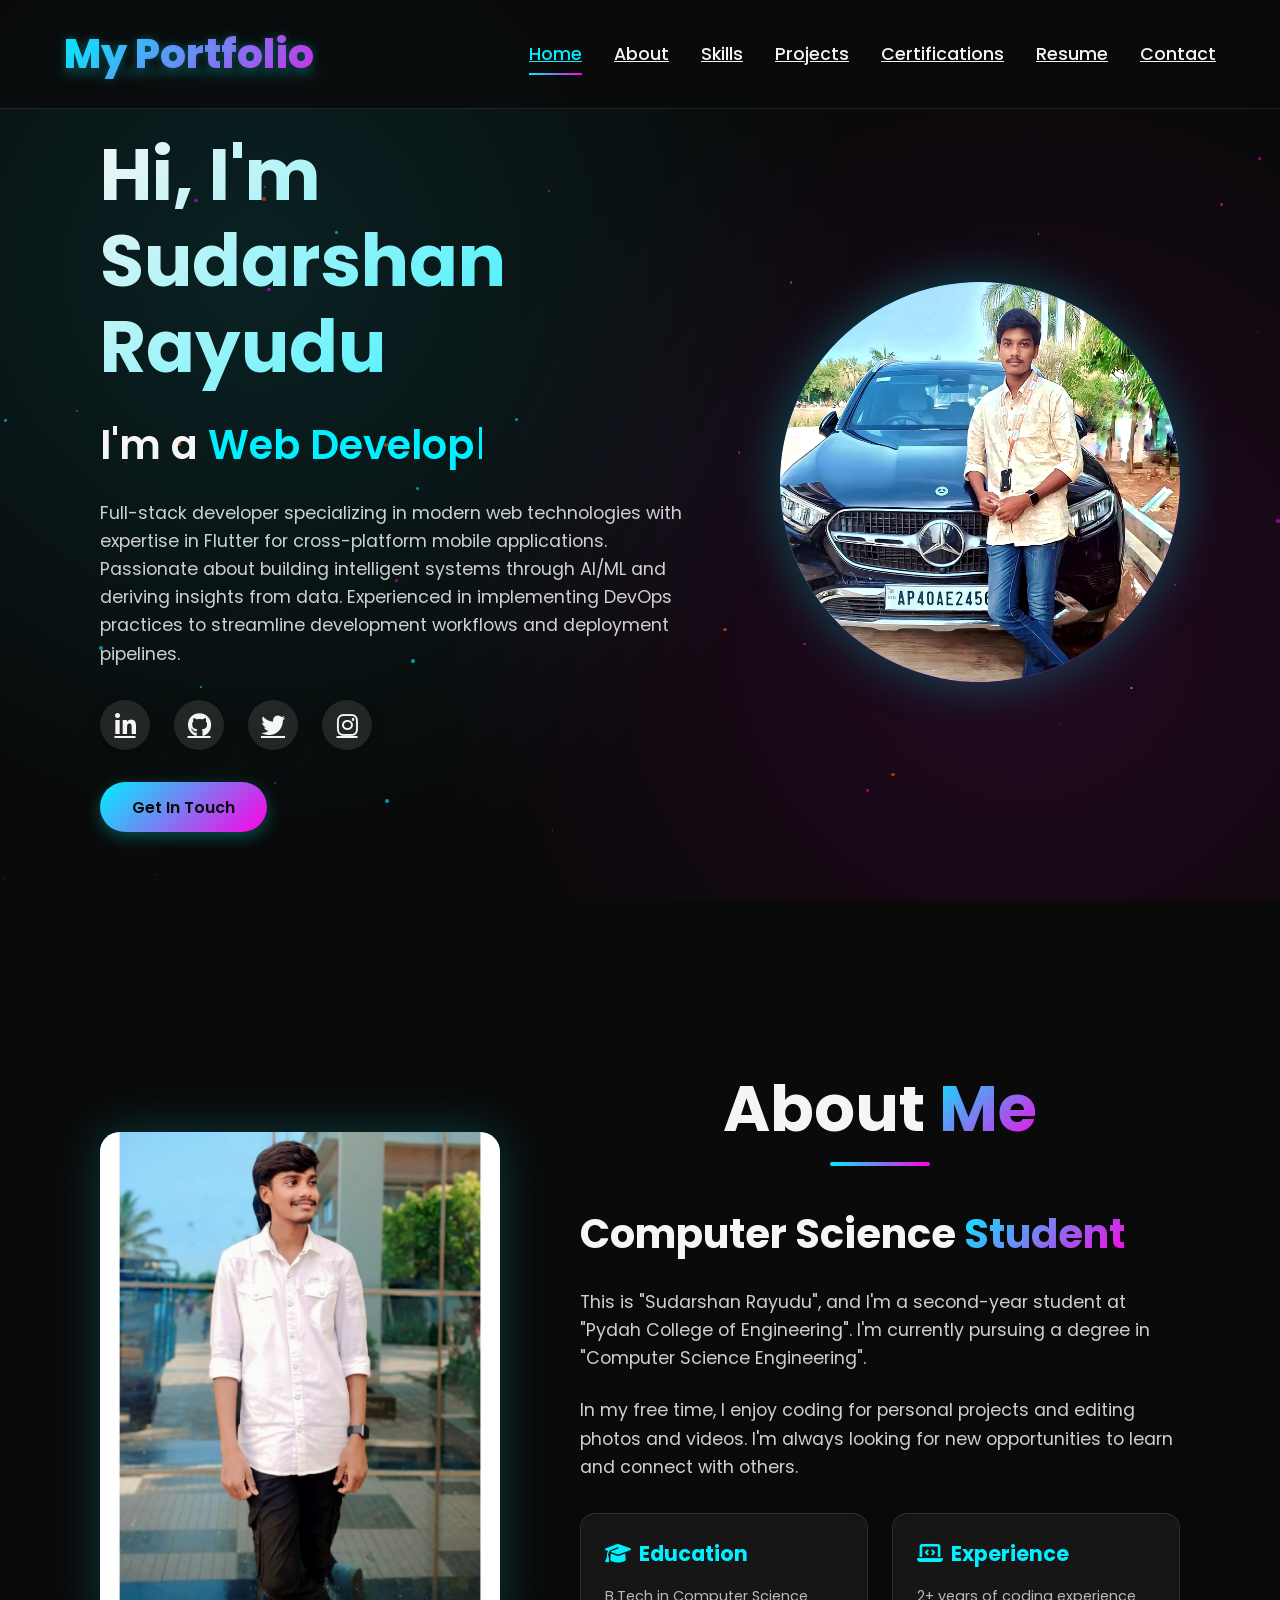
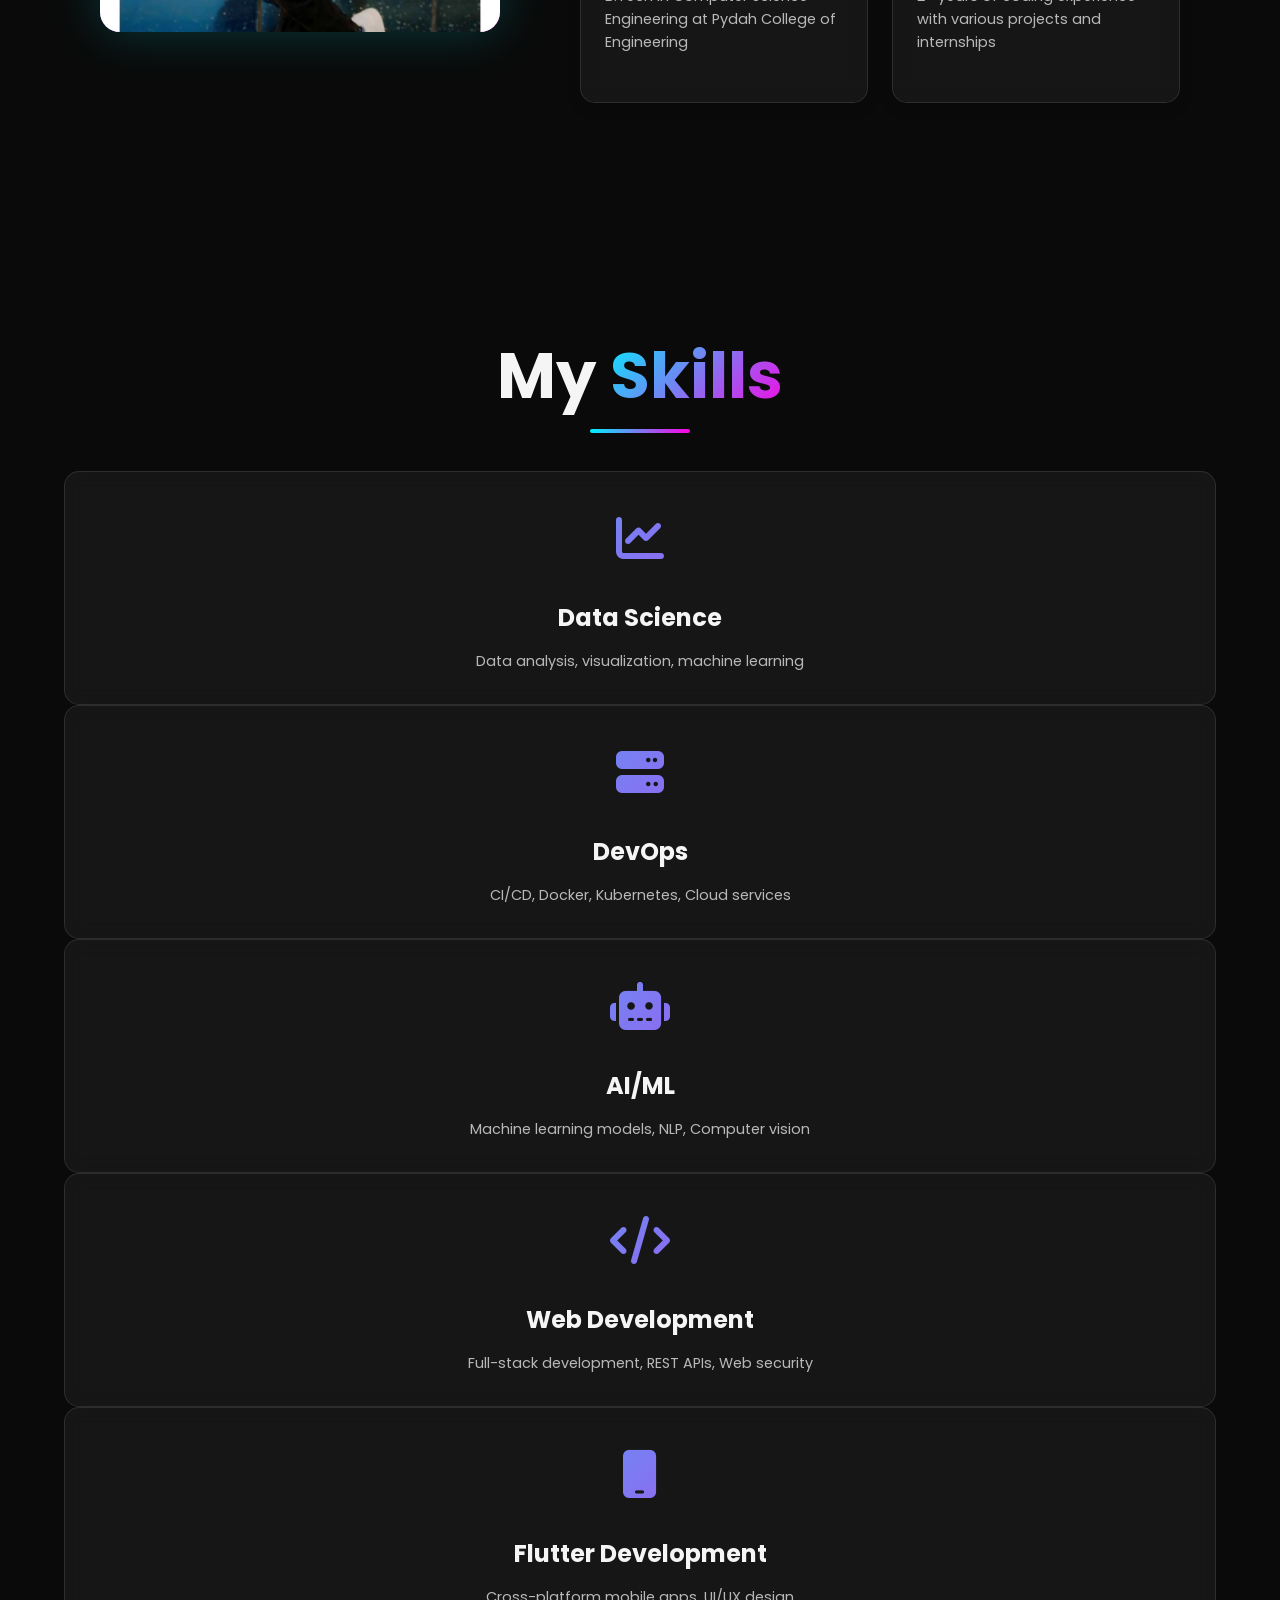
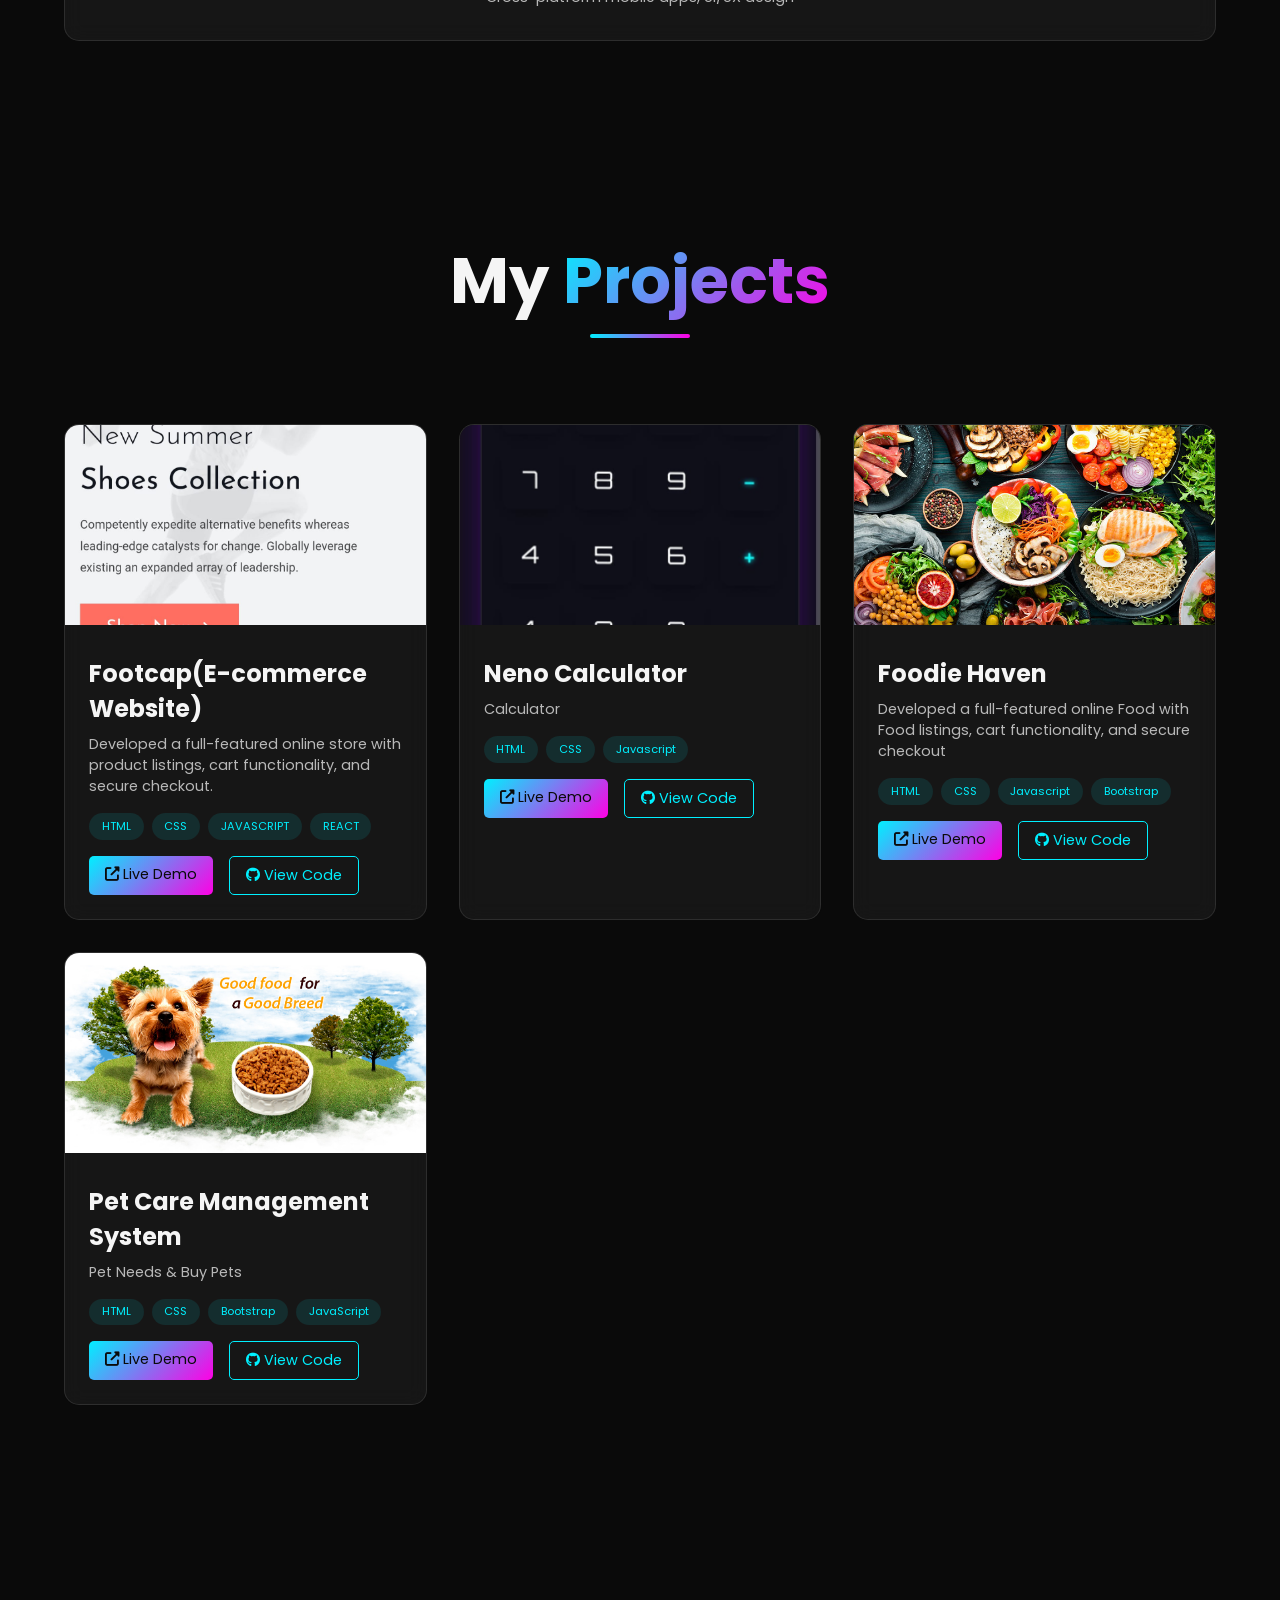
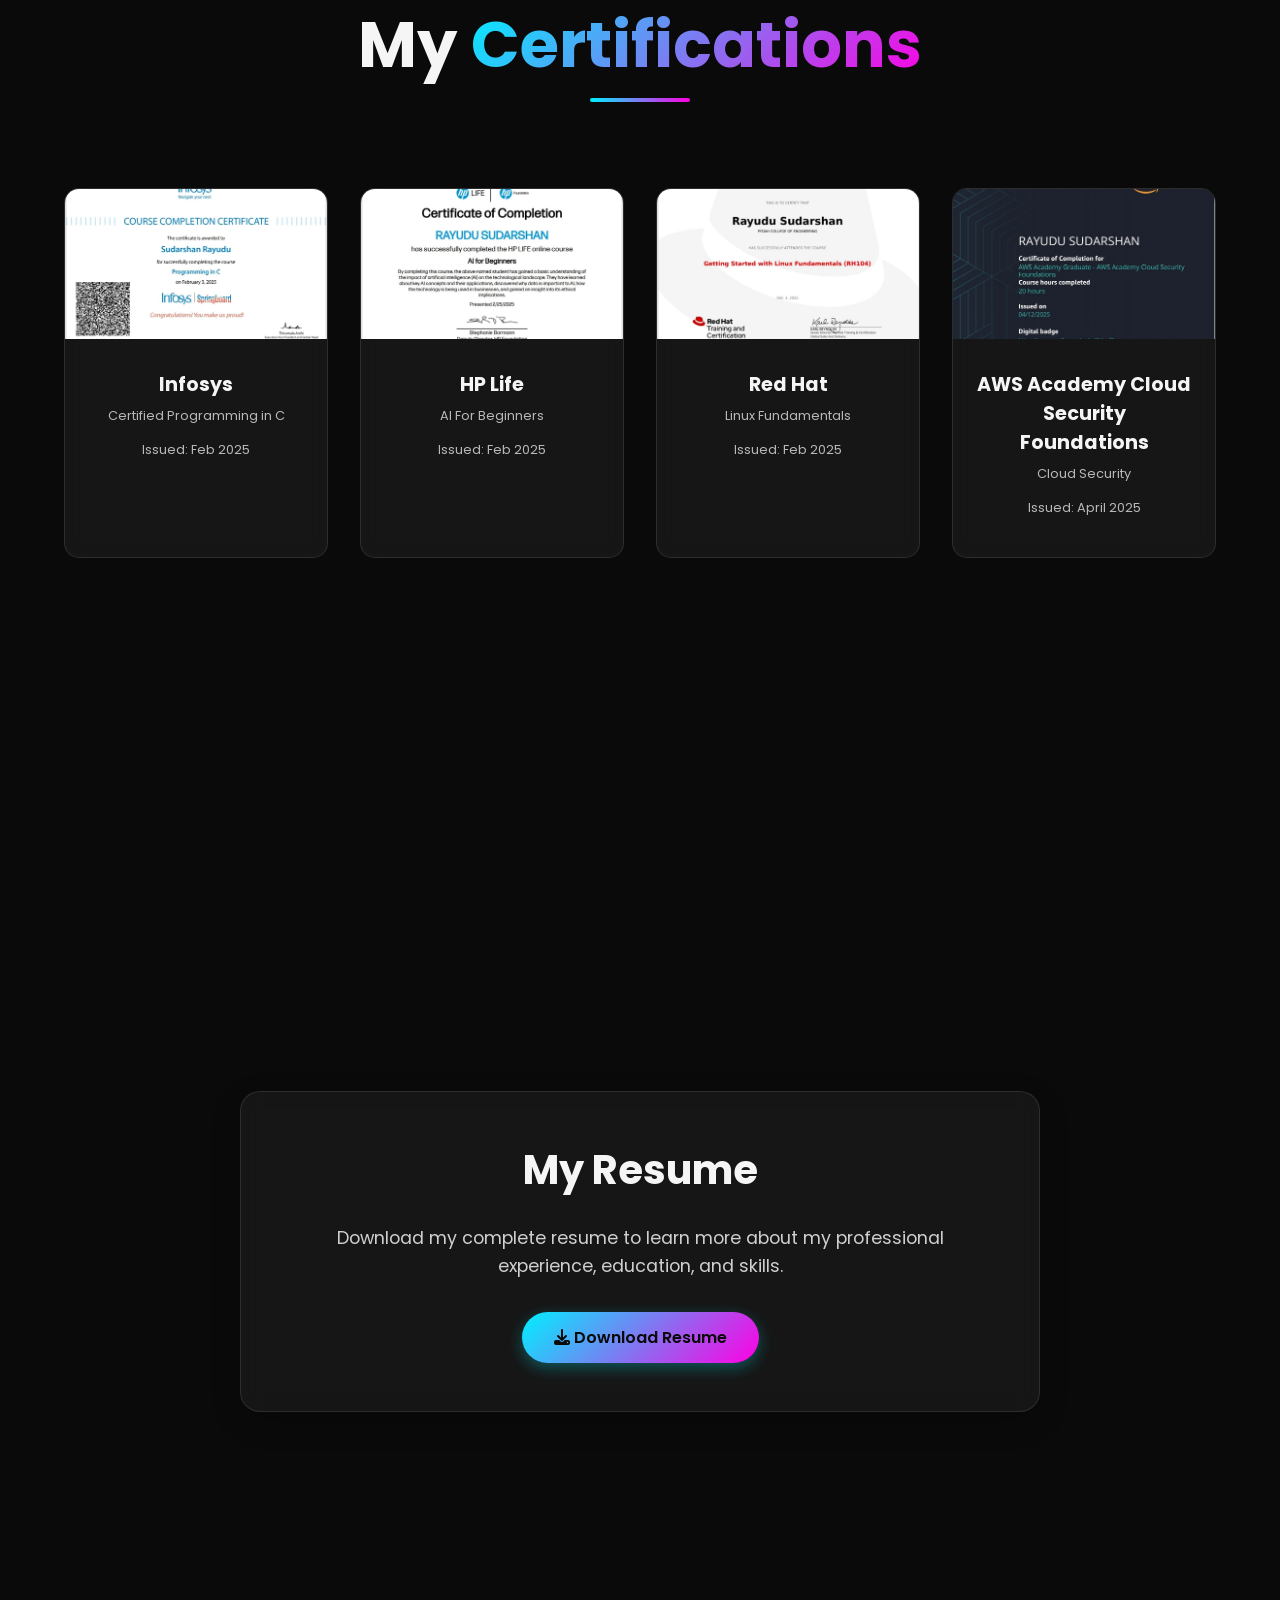
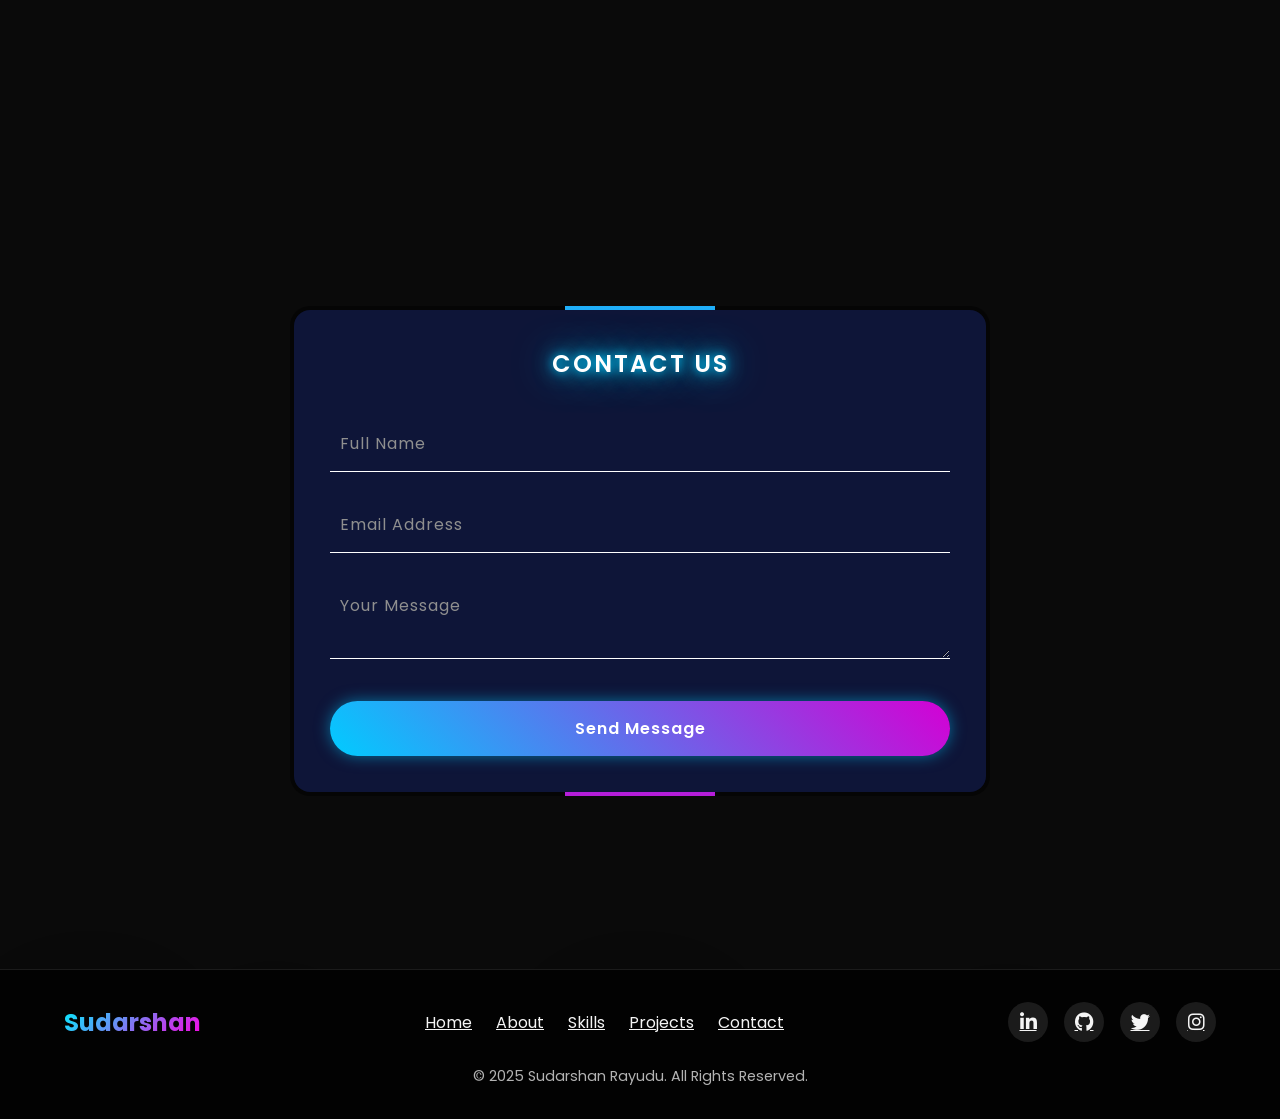
==== commit 5f1f5a4e: "Update index.html" ====
--- a/index.html
+++ b/index.html
@@ -270,7 +270,7 @@
         <div class="resume-container fade-in">
             <h2>My <span>Resume</span></h2>
             <p>Download my complete resume to learn more about my professional experience, education, and skills.</p>
-            <a href="Sudarshan's Resume .pdf" download class="btn"><i class="fas fa-download"></i> Download Resume</a>
+            <a href="#" download class="btn"><i class="fas fa-download"></i> Download Resume</a>
         </div>
     </section>
     <!-- Contact Section -->
@@ -365,4 +365,4 @@
     <script src="script.js"></script>
 </body>
 
-</html>+</html>
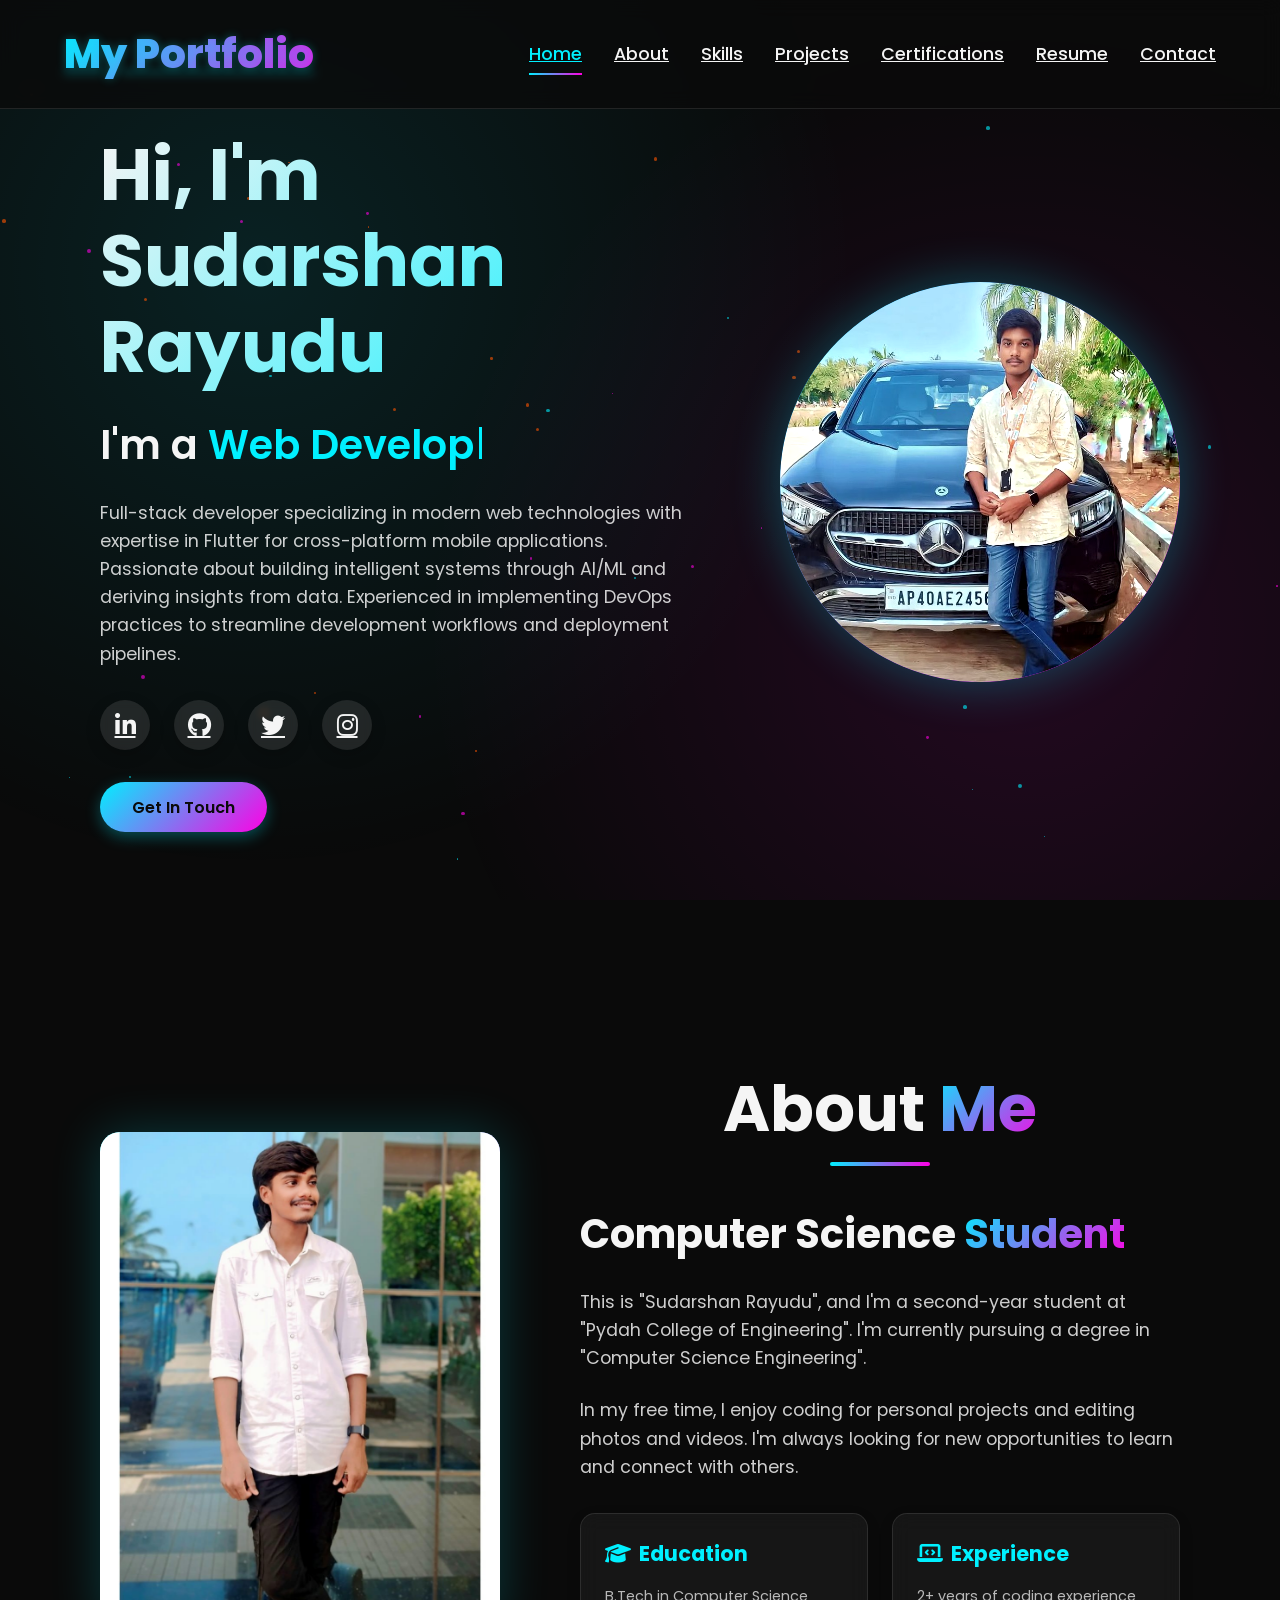
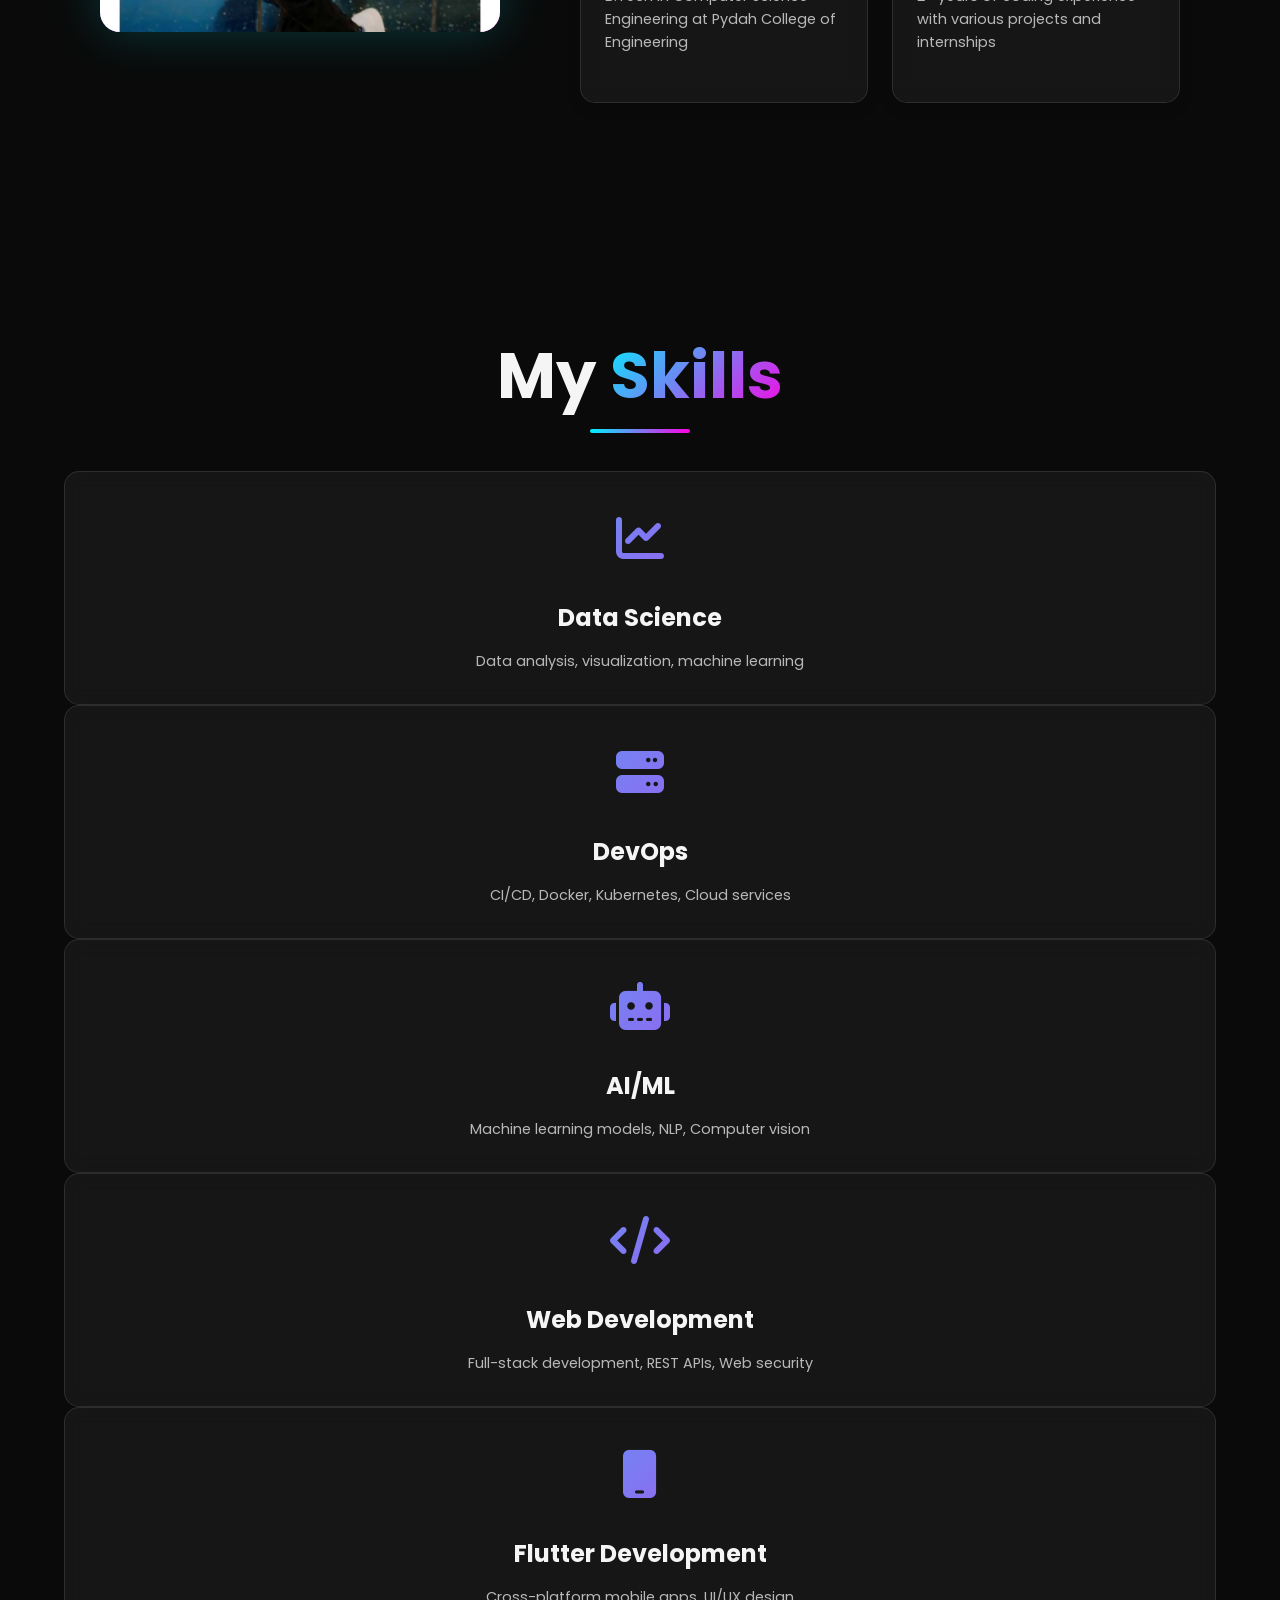
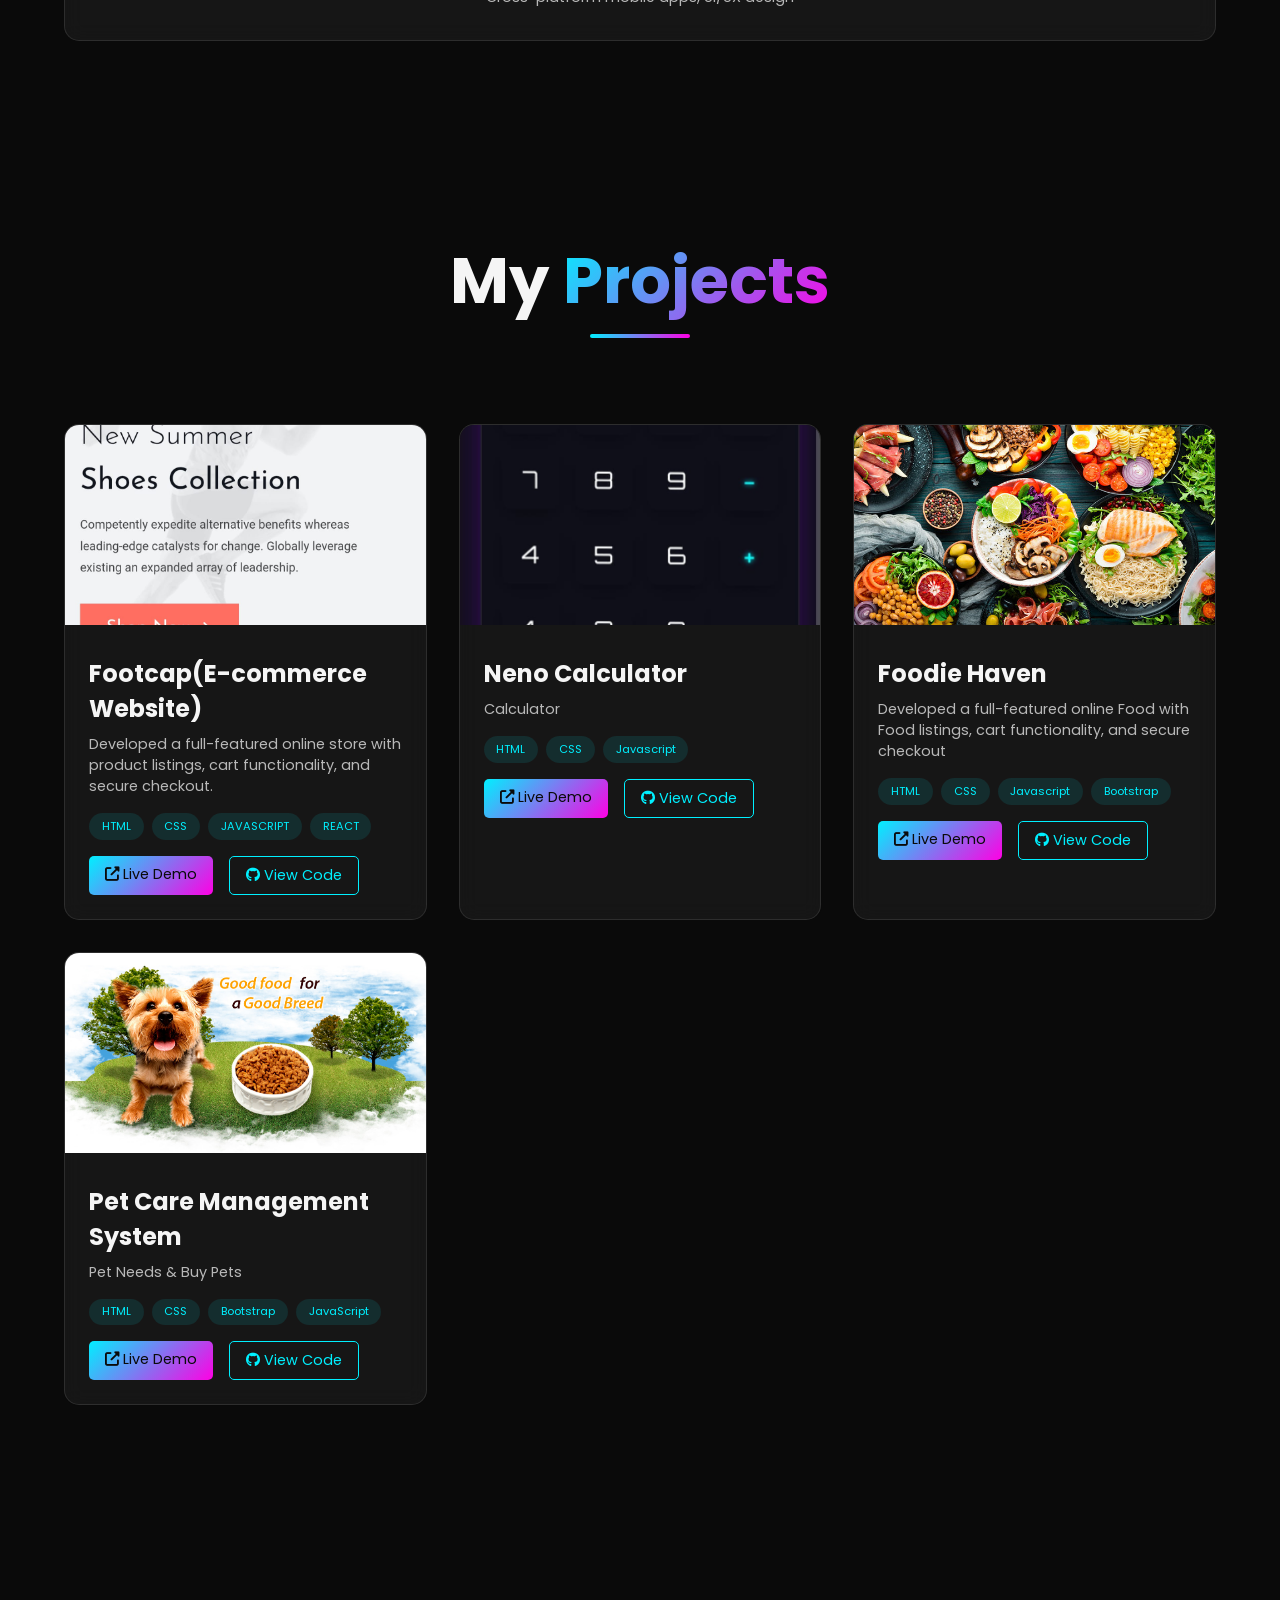
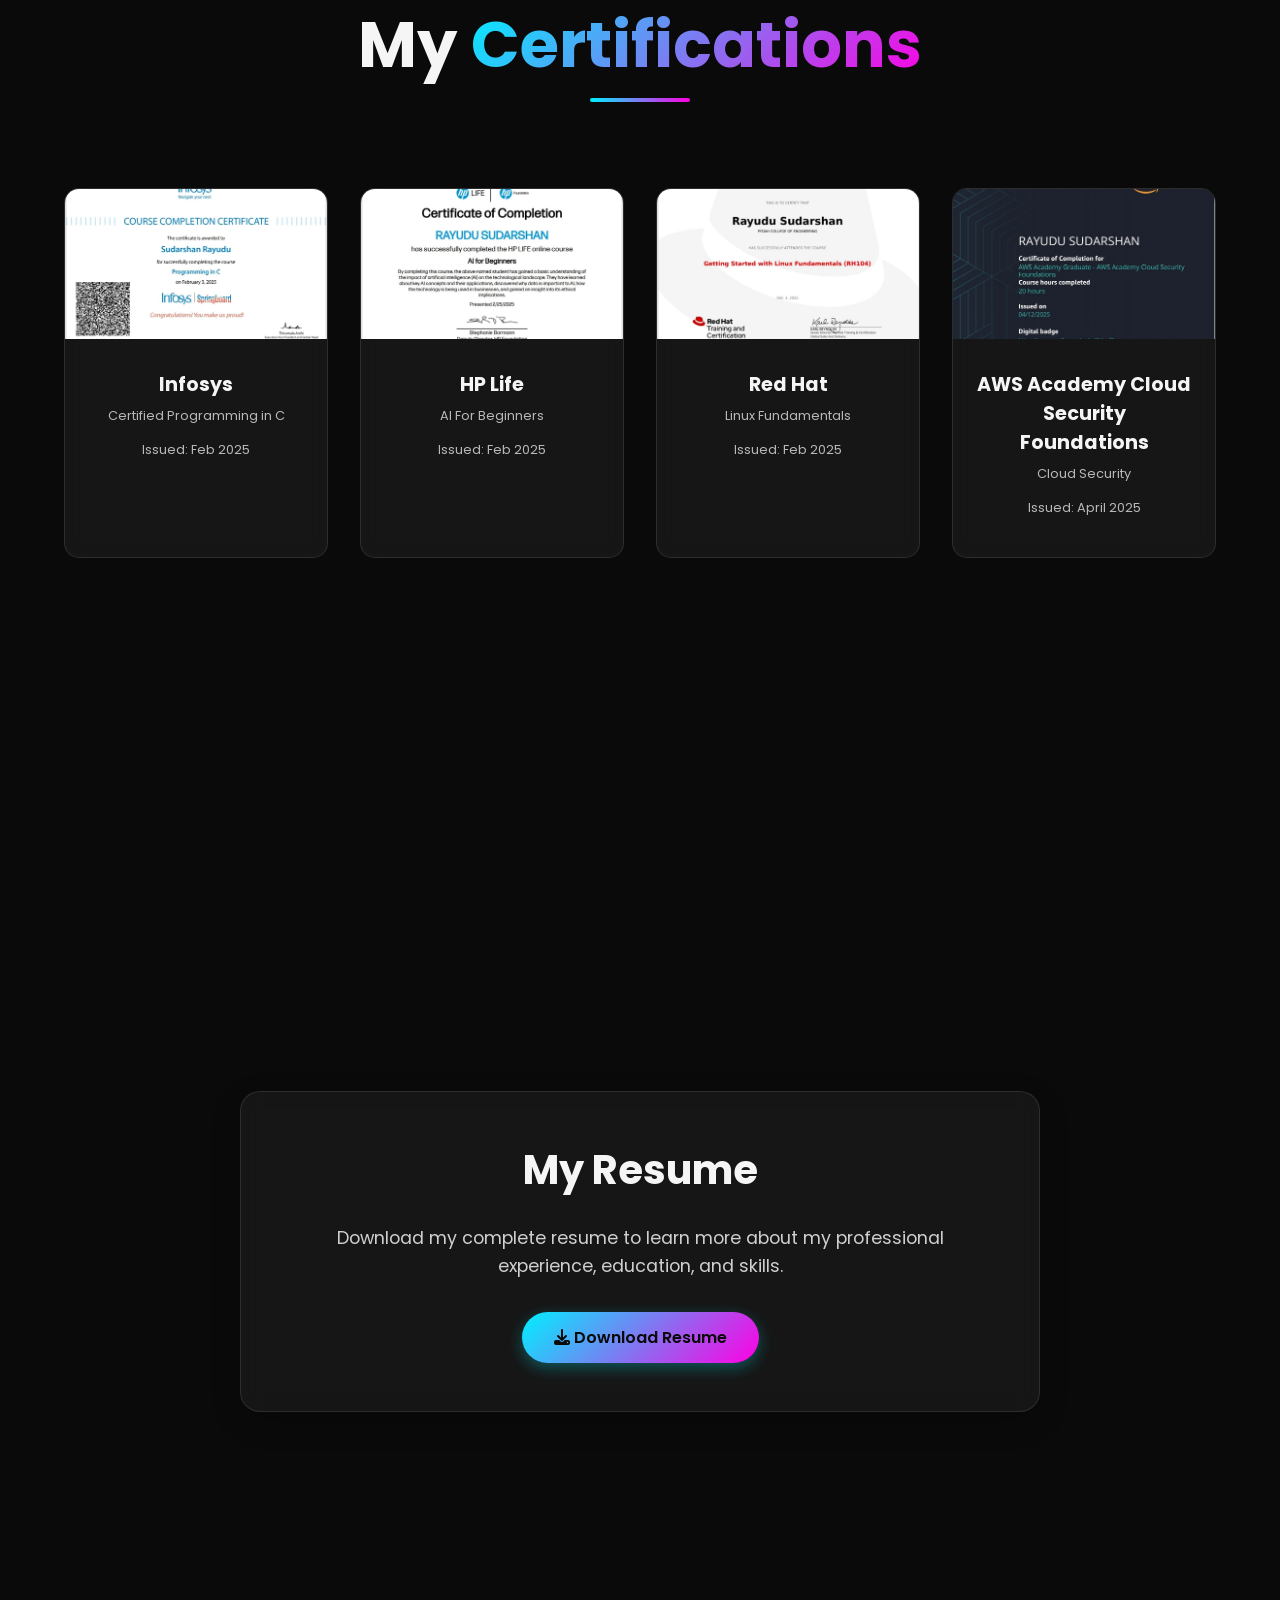
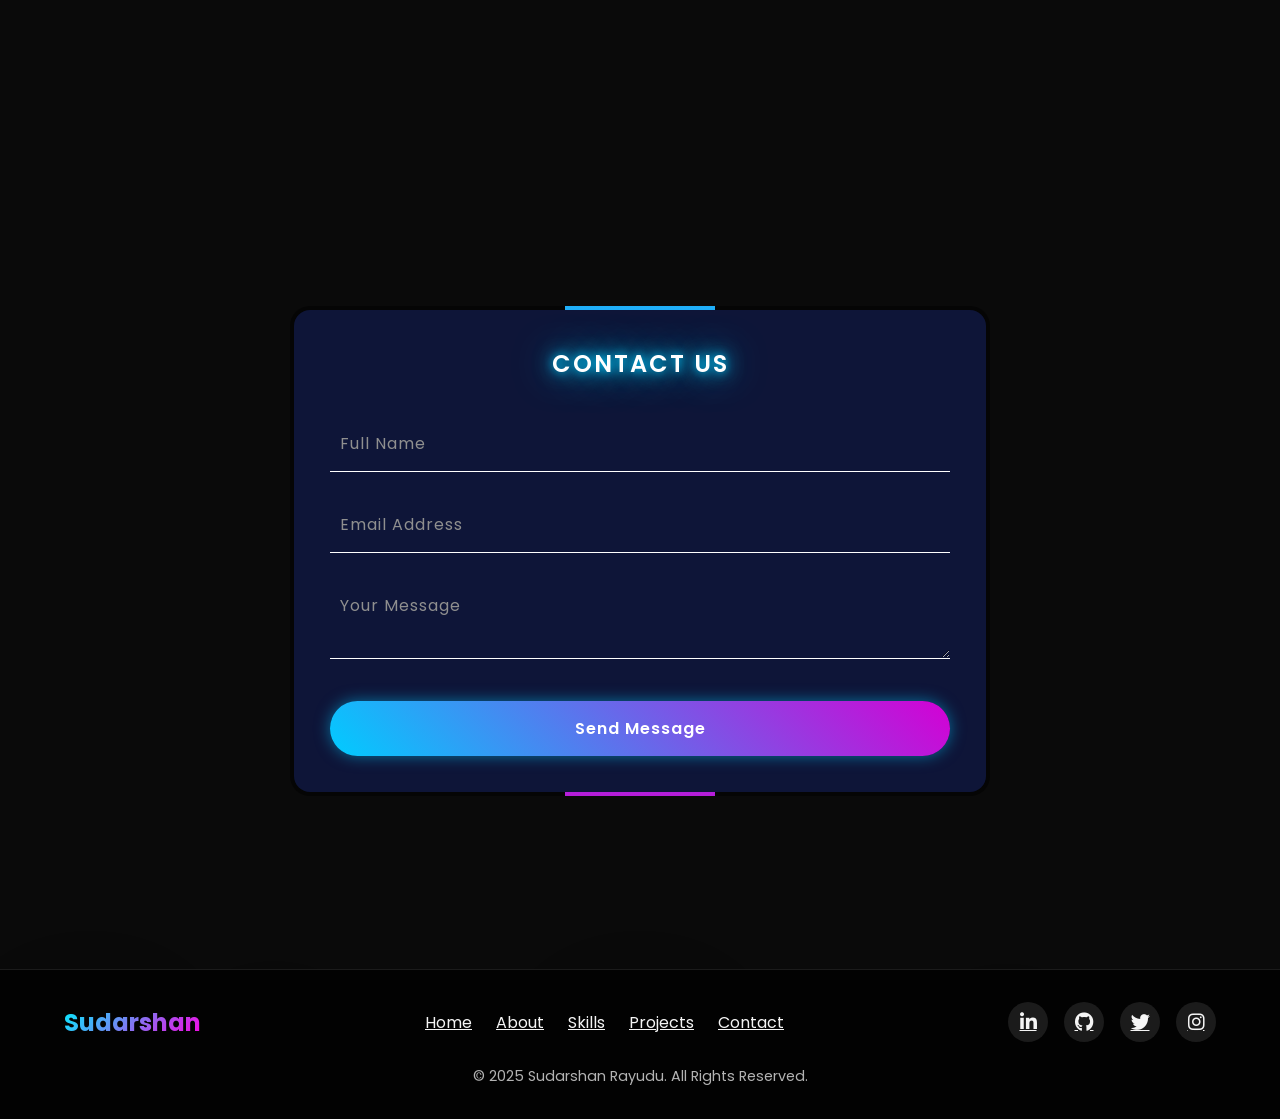
==== commit 0eea8f7a: "Update index.html" ====
--- a/index.html
+++ b/index.html
@@ -270,7 +270,7 @@
         <div class="resume-container fade-in">
             <h2>My <span>Resume</span></h2>
             <p>Download my complete resume to learn more about my professional experience, education, and skills.</p>
-            <a href="#" download class="btn"><i class="fas fa-download"></i> Download Resume</a>
+            <a download class="btn"><i class="fas fa-download"></i> Download Resume</a>
         </div>
     </section>
     <!-- Contact Section -->
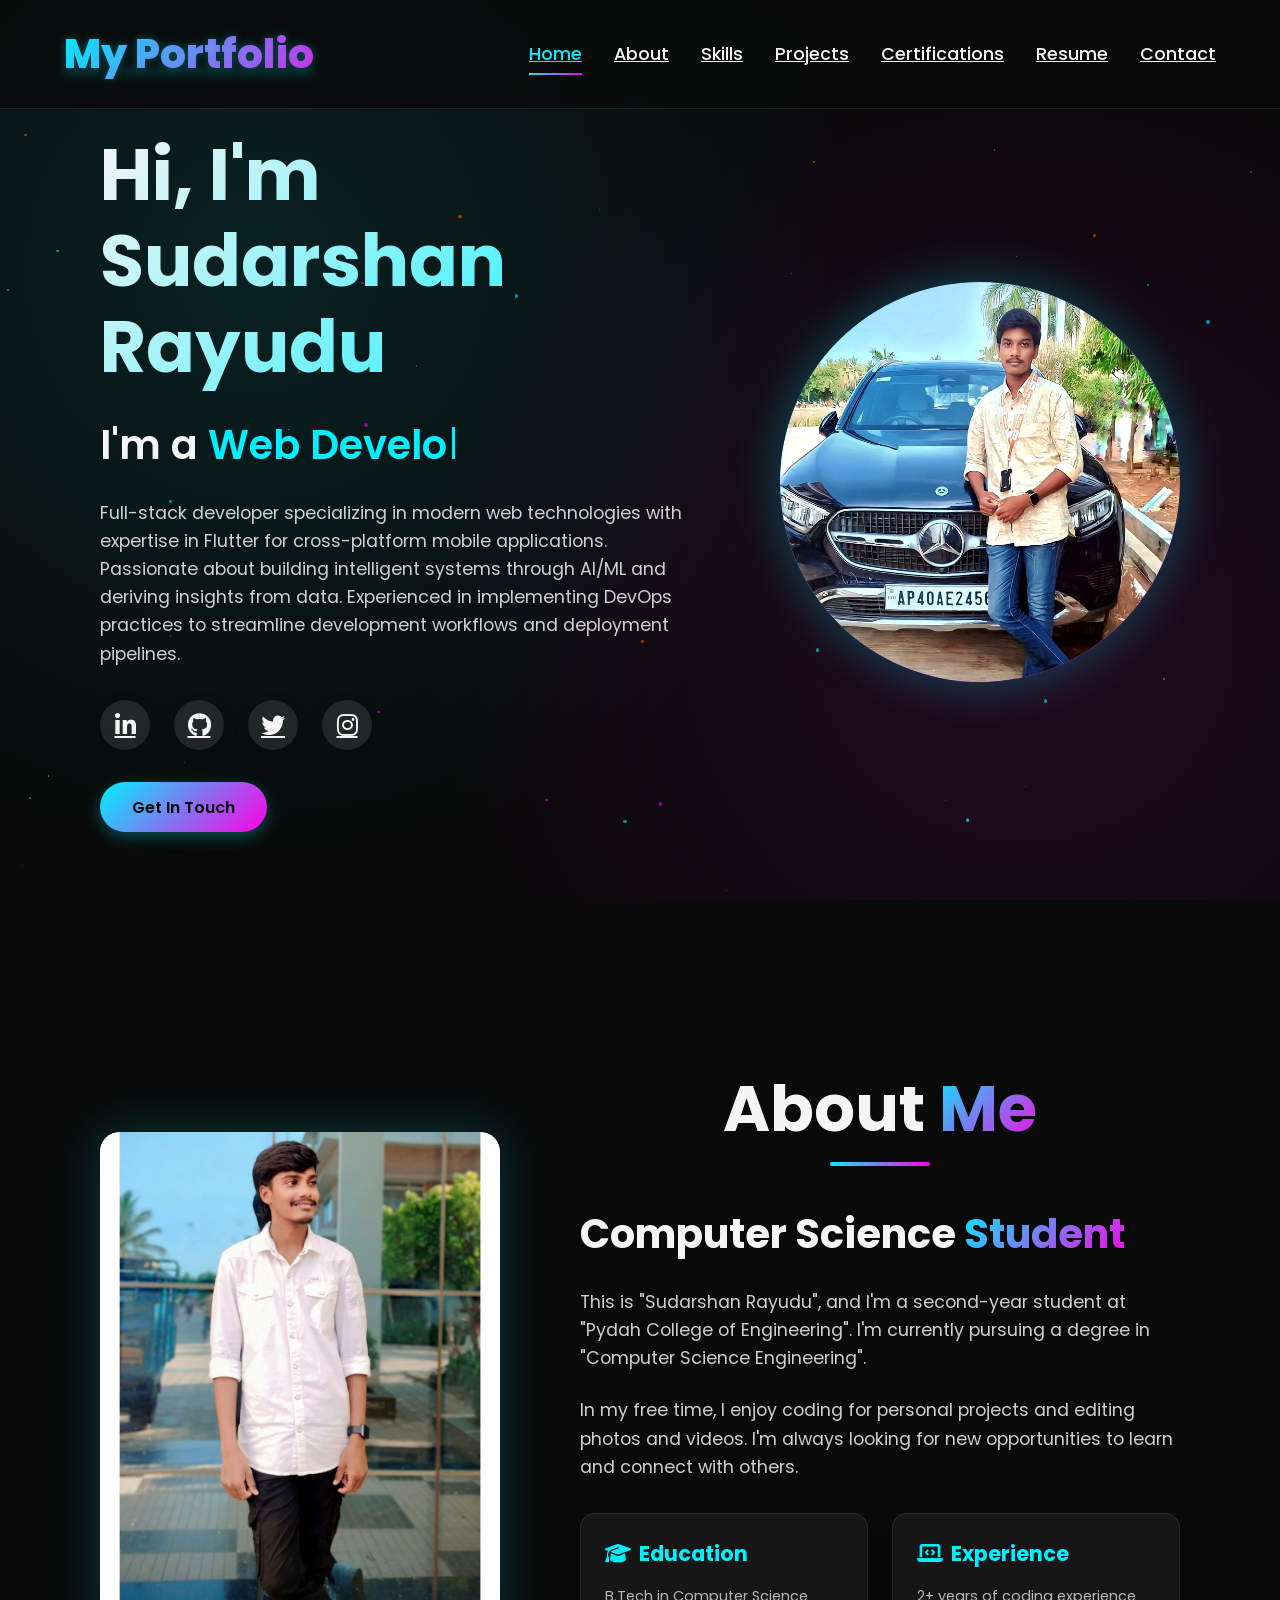
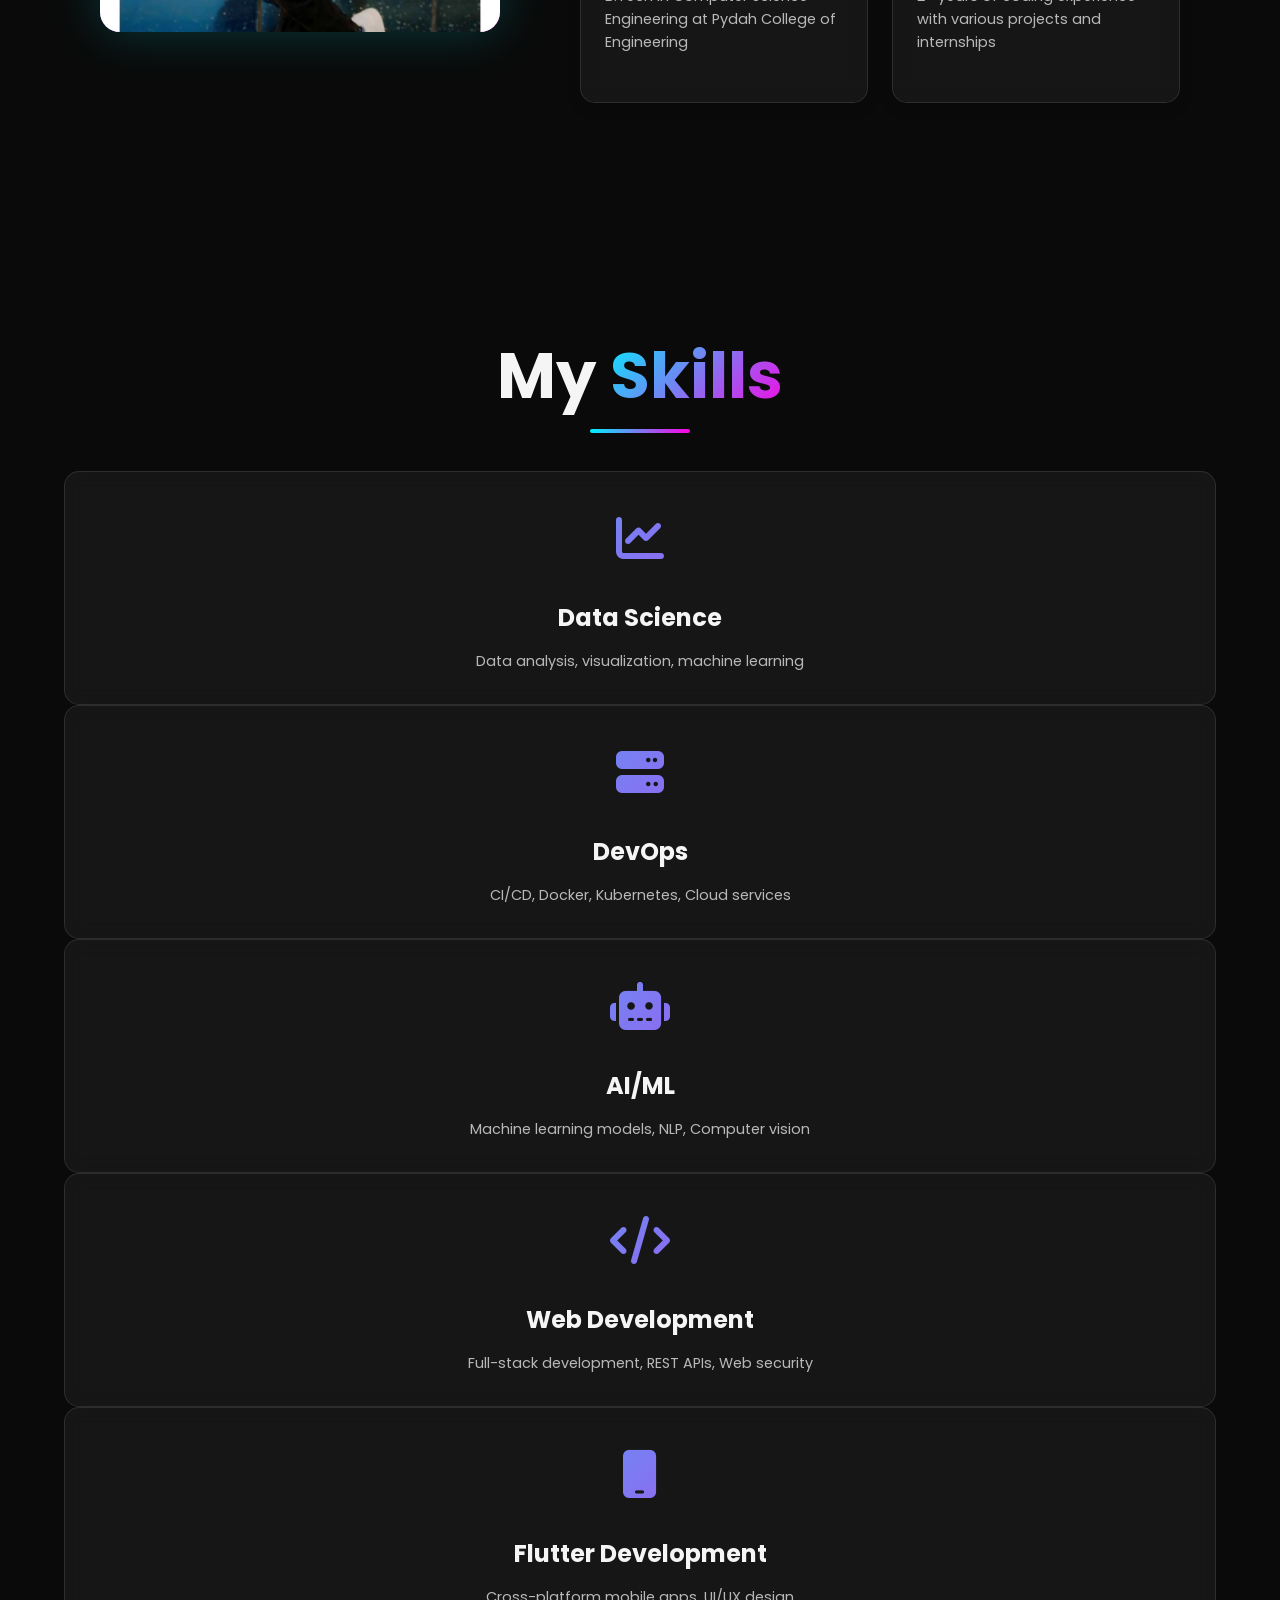
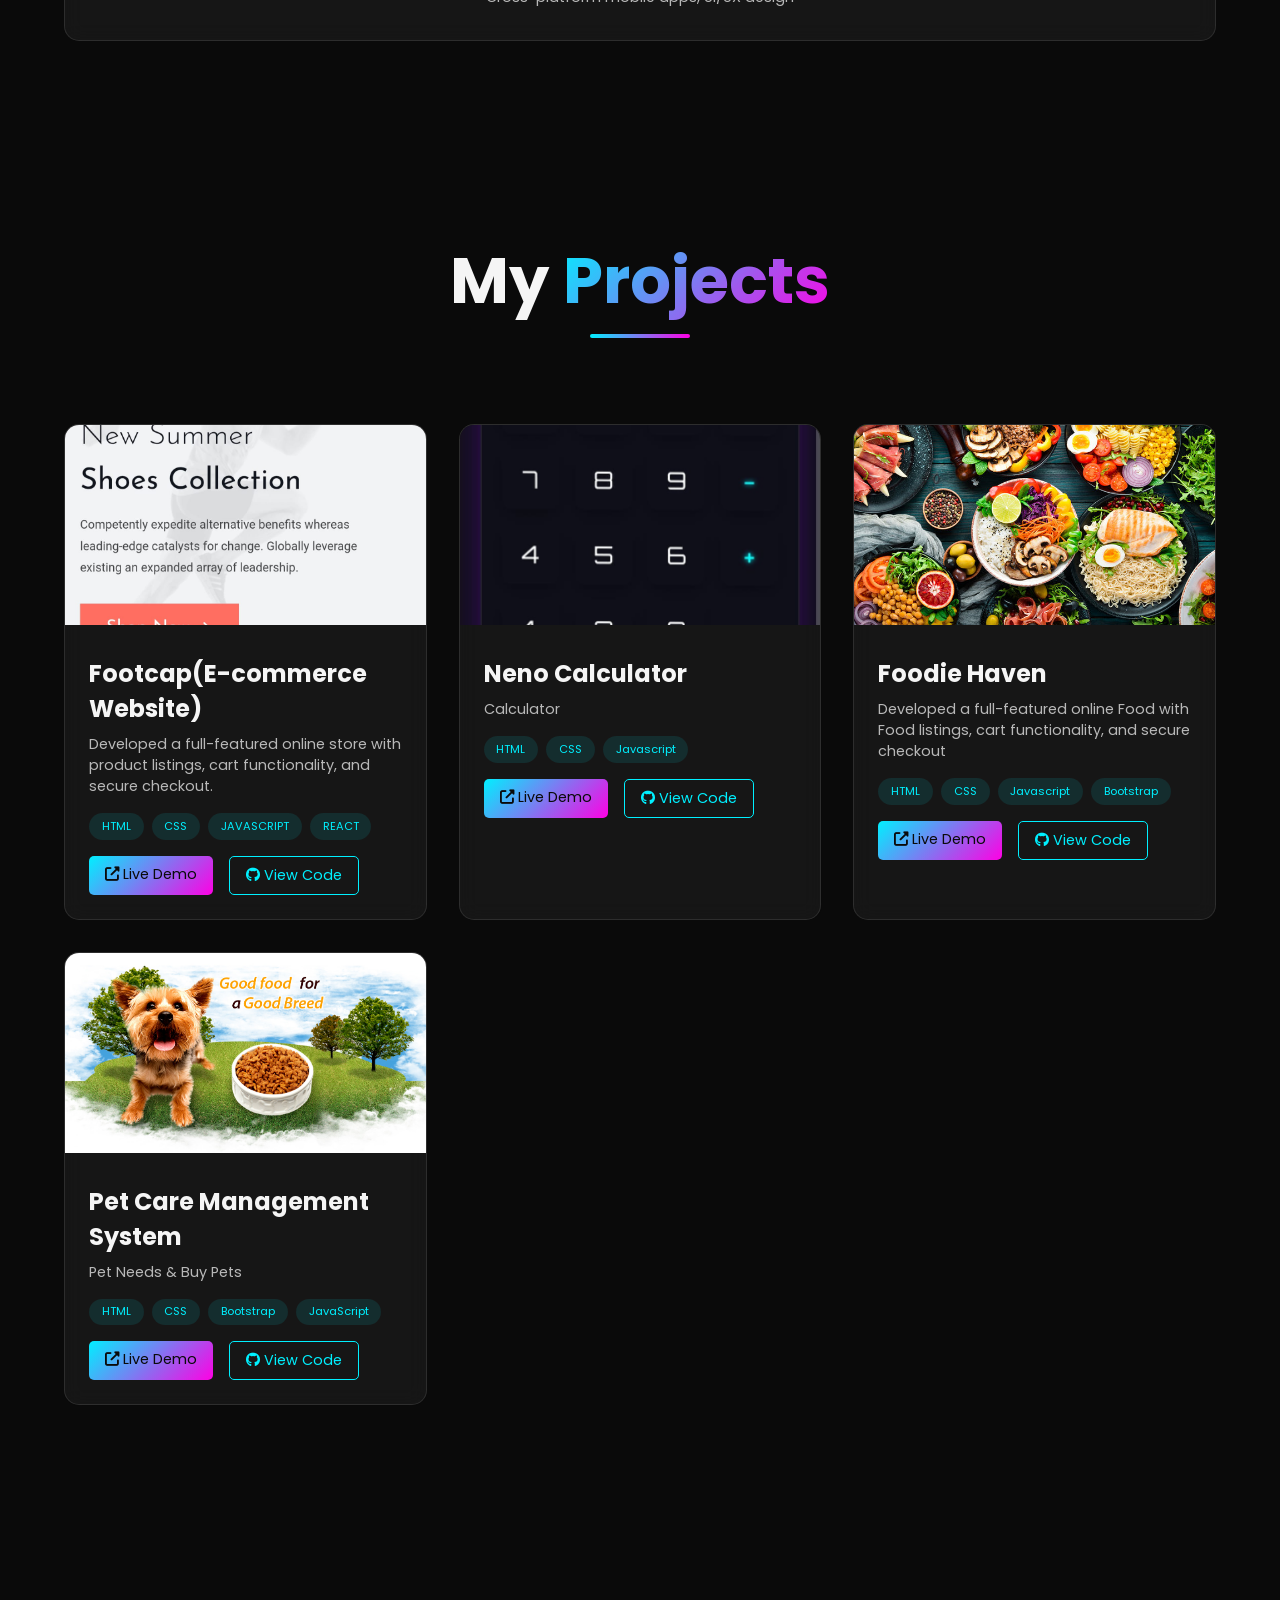
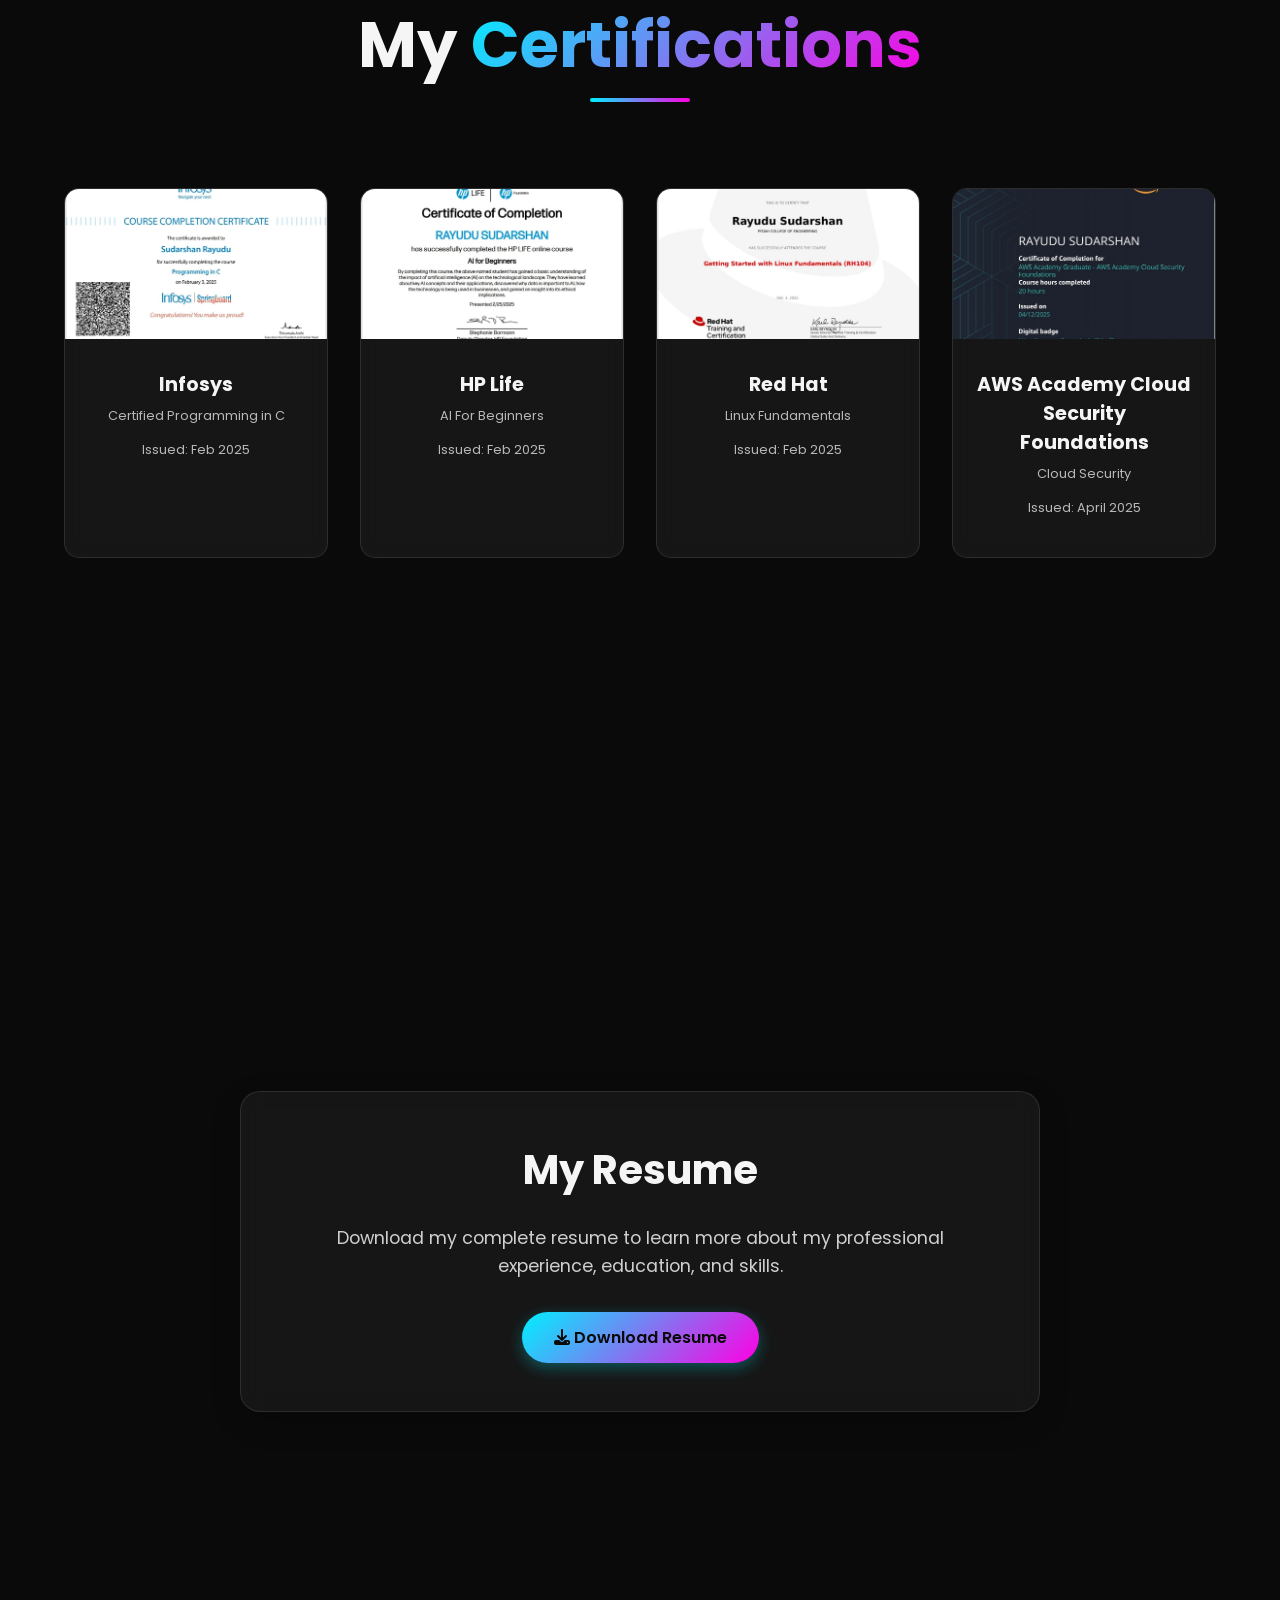
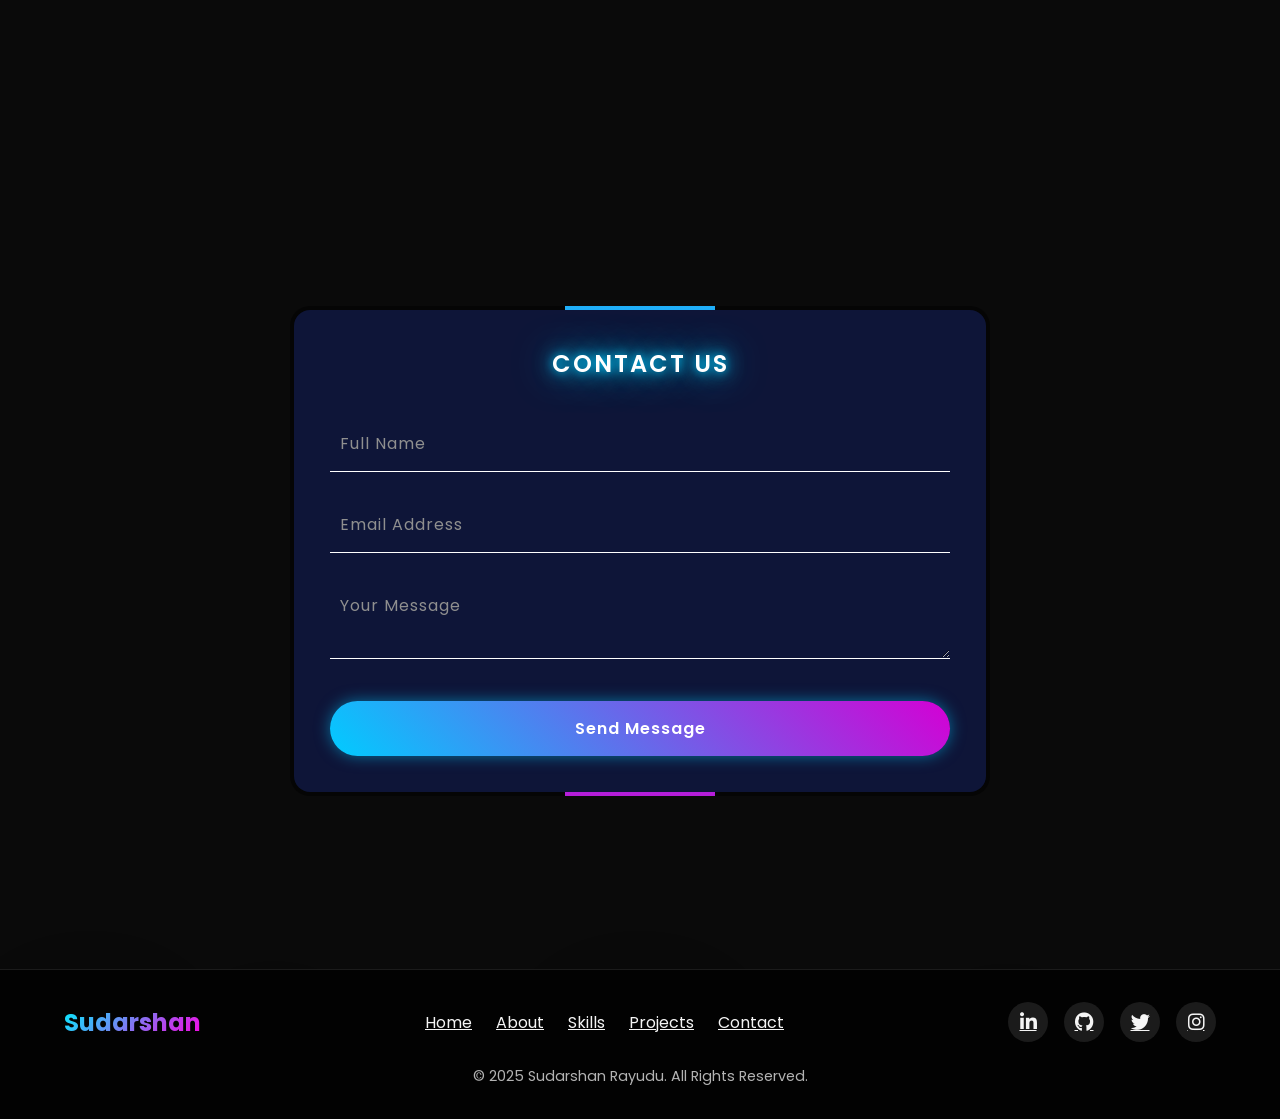
==== commit 6b099b89: "Update index.html" ====
--- a/index.html
+++ b/index.html
@@ -270,7 +270,7 @@
         <div class="resume-container fade-in">
             <h2>My <span>Resume</span></h2>
             <p>Download my complete resume to learn more about my professional experience, education, and skills.</p>
-            <a download class="btn"><i class="fas fa-download"></i> Download Resume</a>
+            <a href="Sudarshan.jpg" download class="btn"><i class="fas fa-download"></i> Download Resume</a>
         </div>
     </section>
     <!-- Contact Section -->
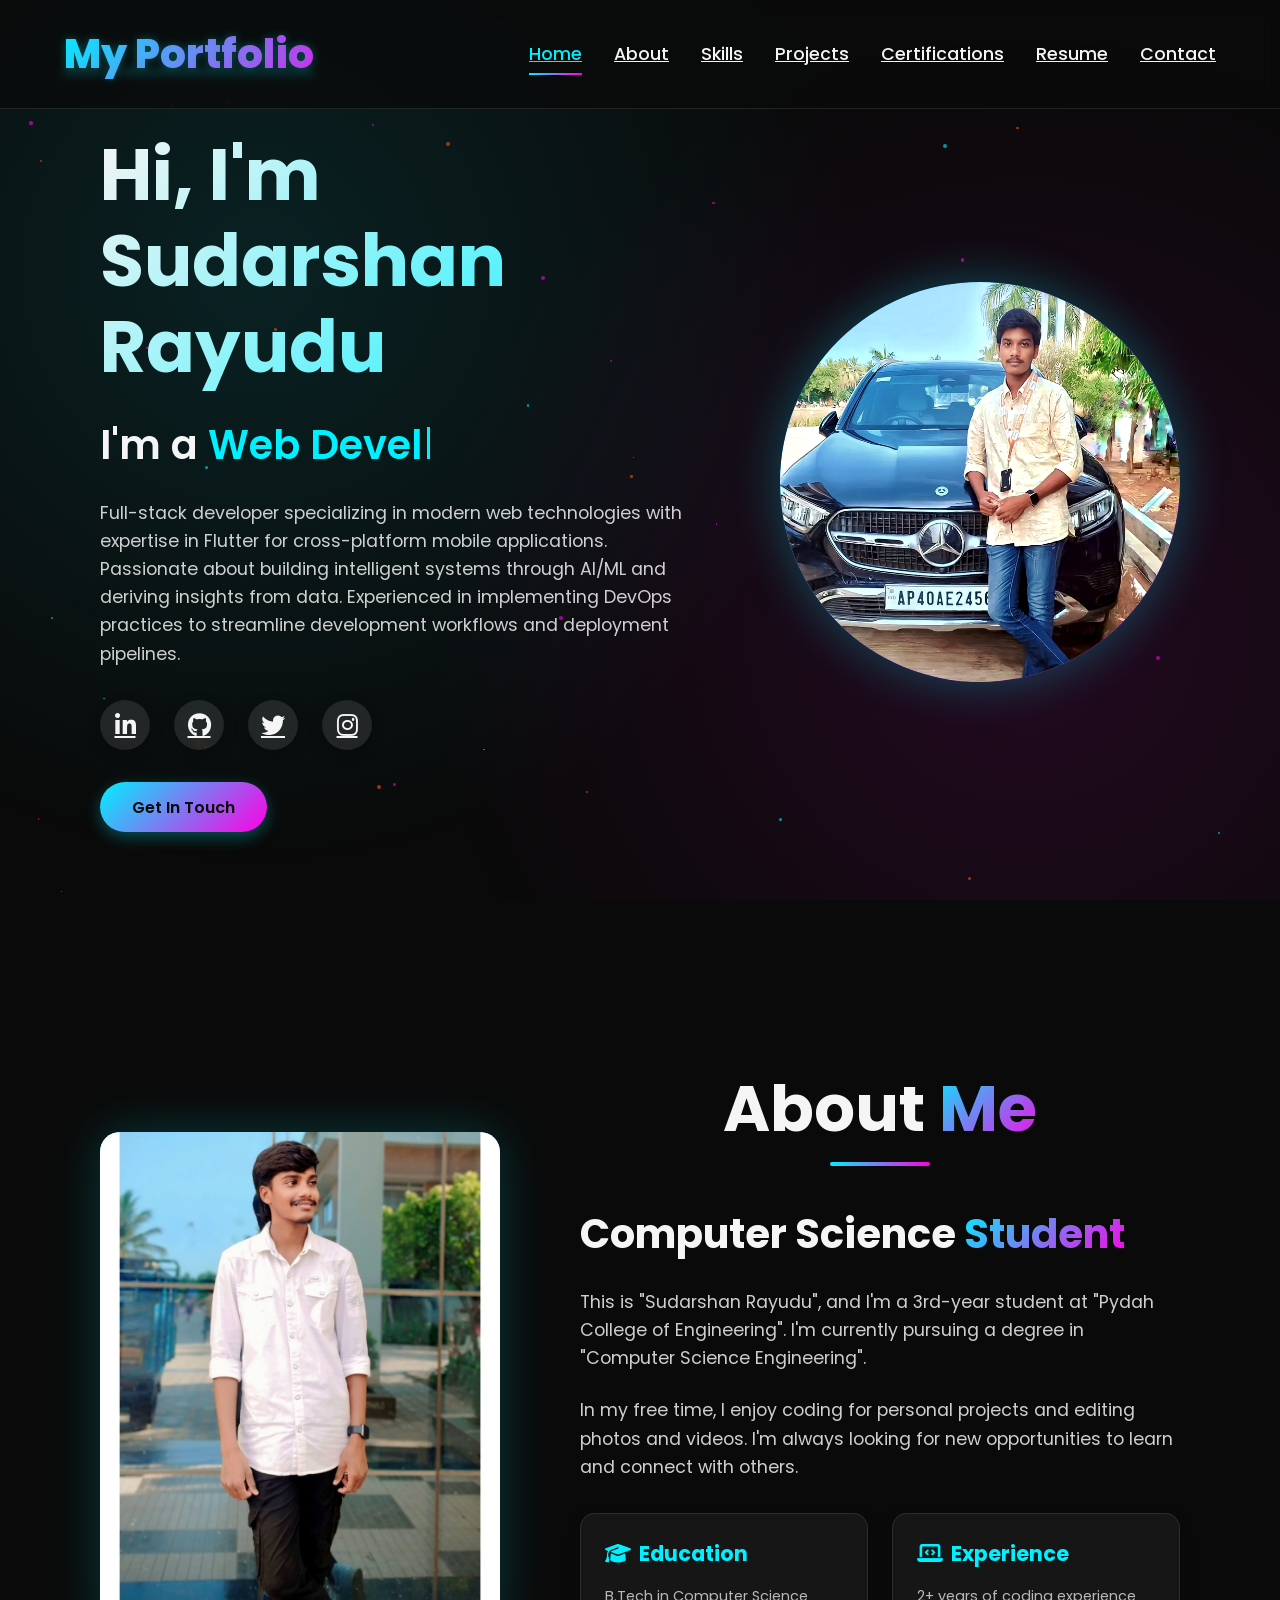
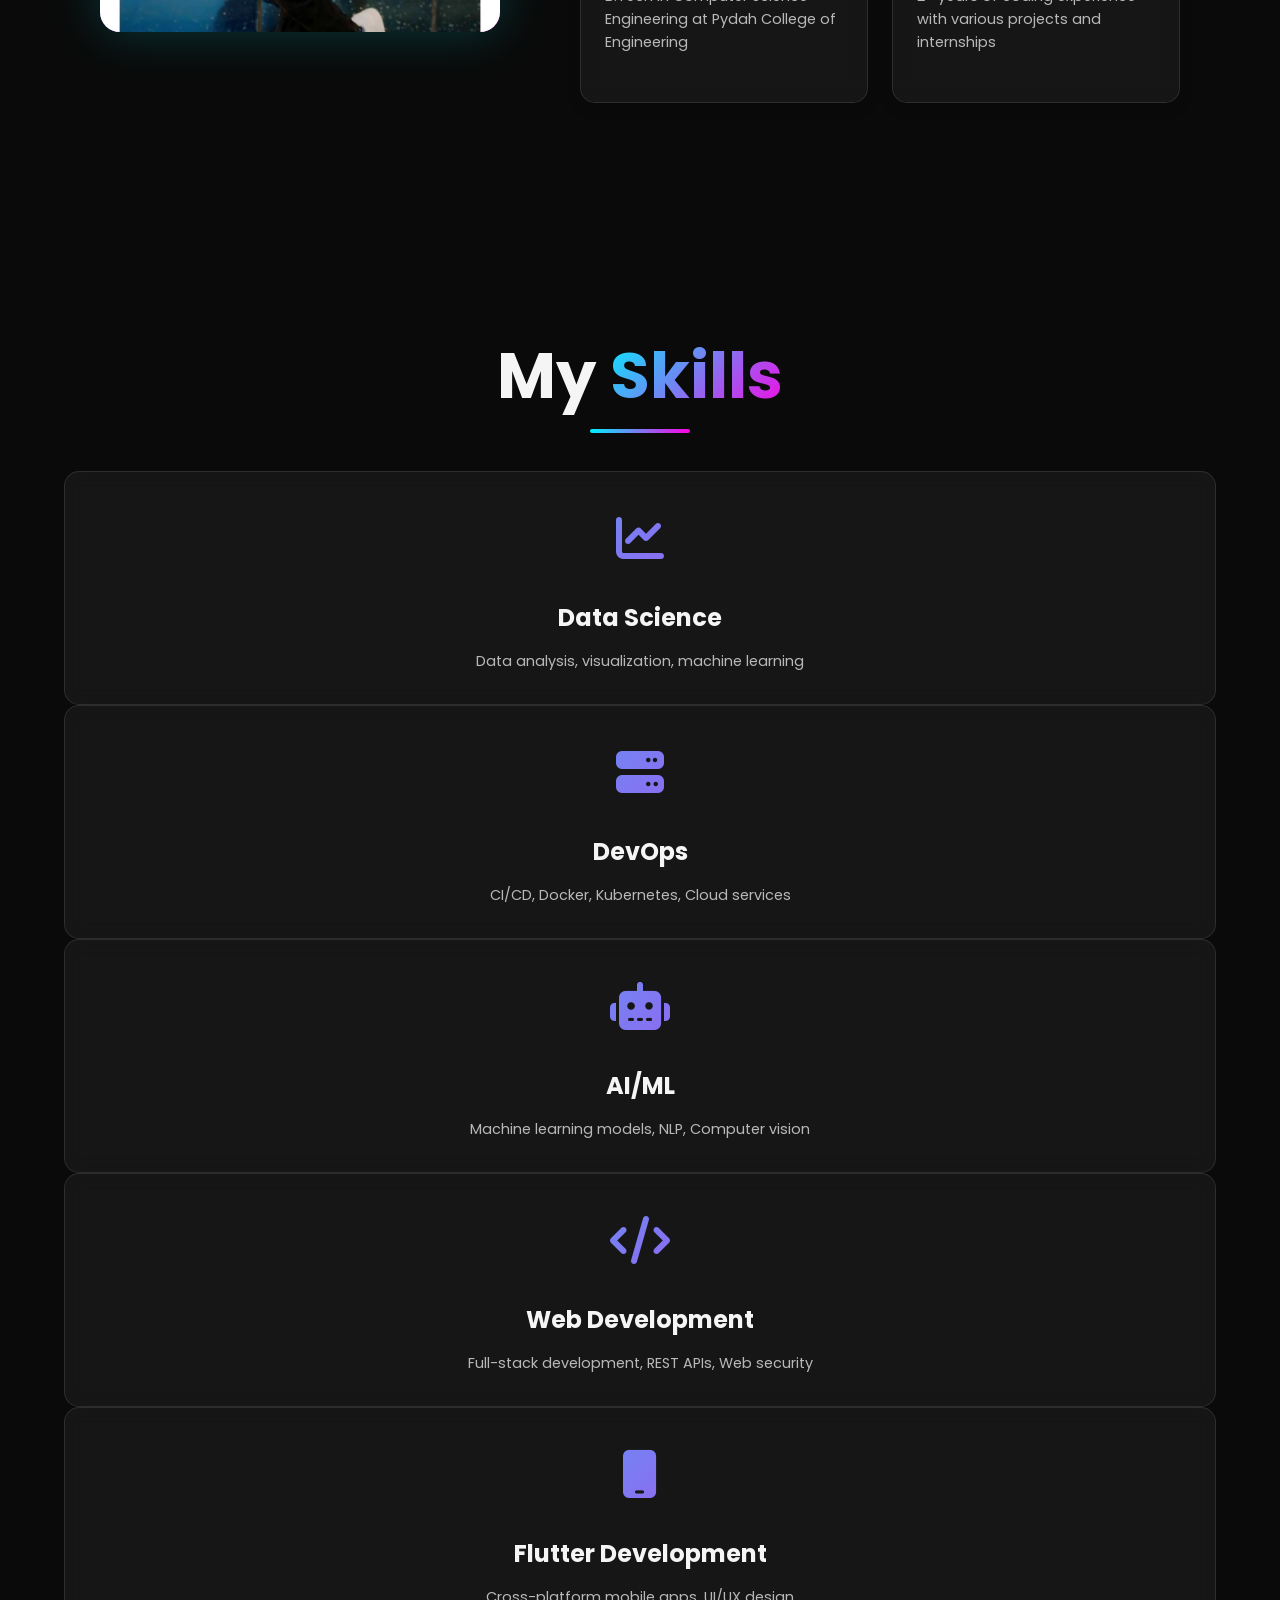
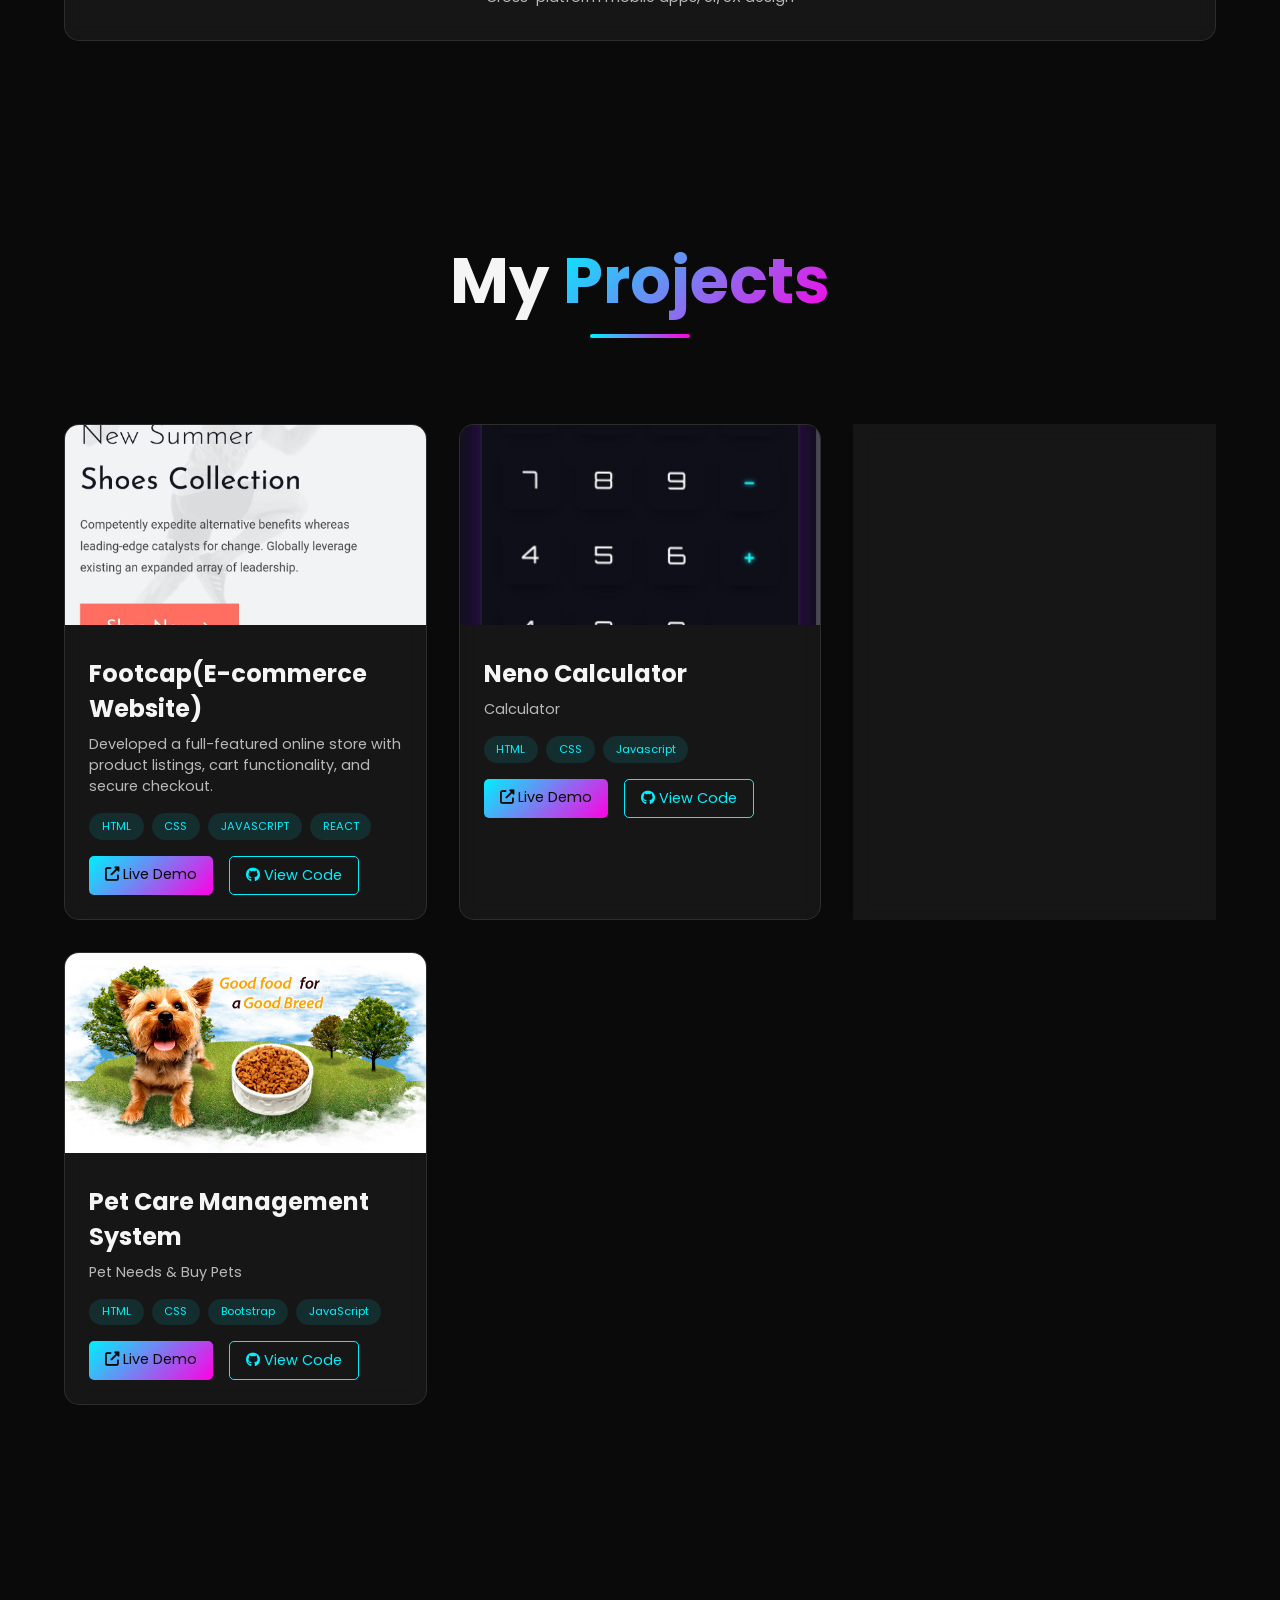
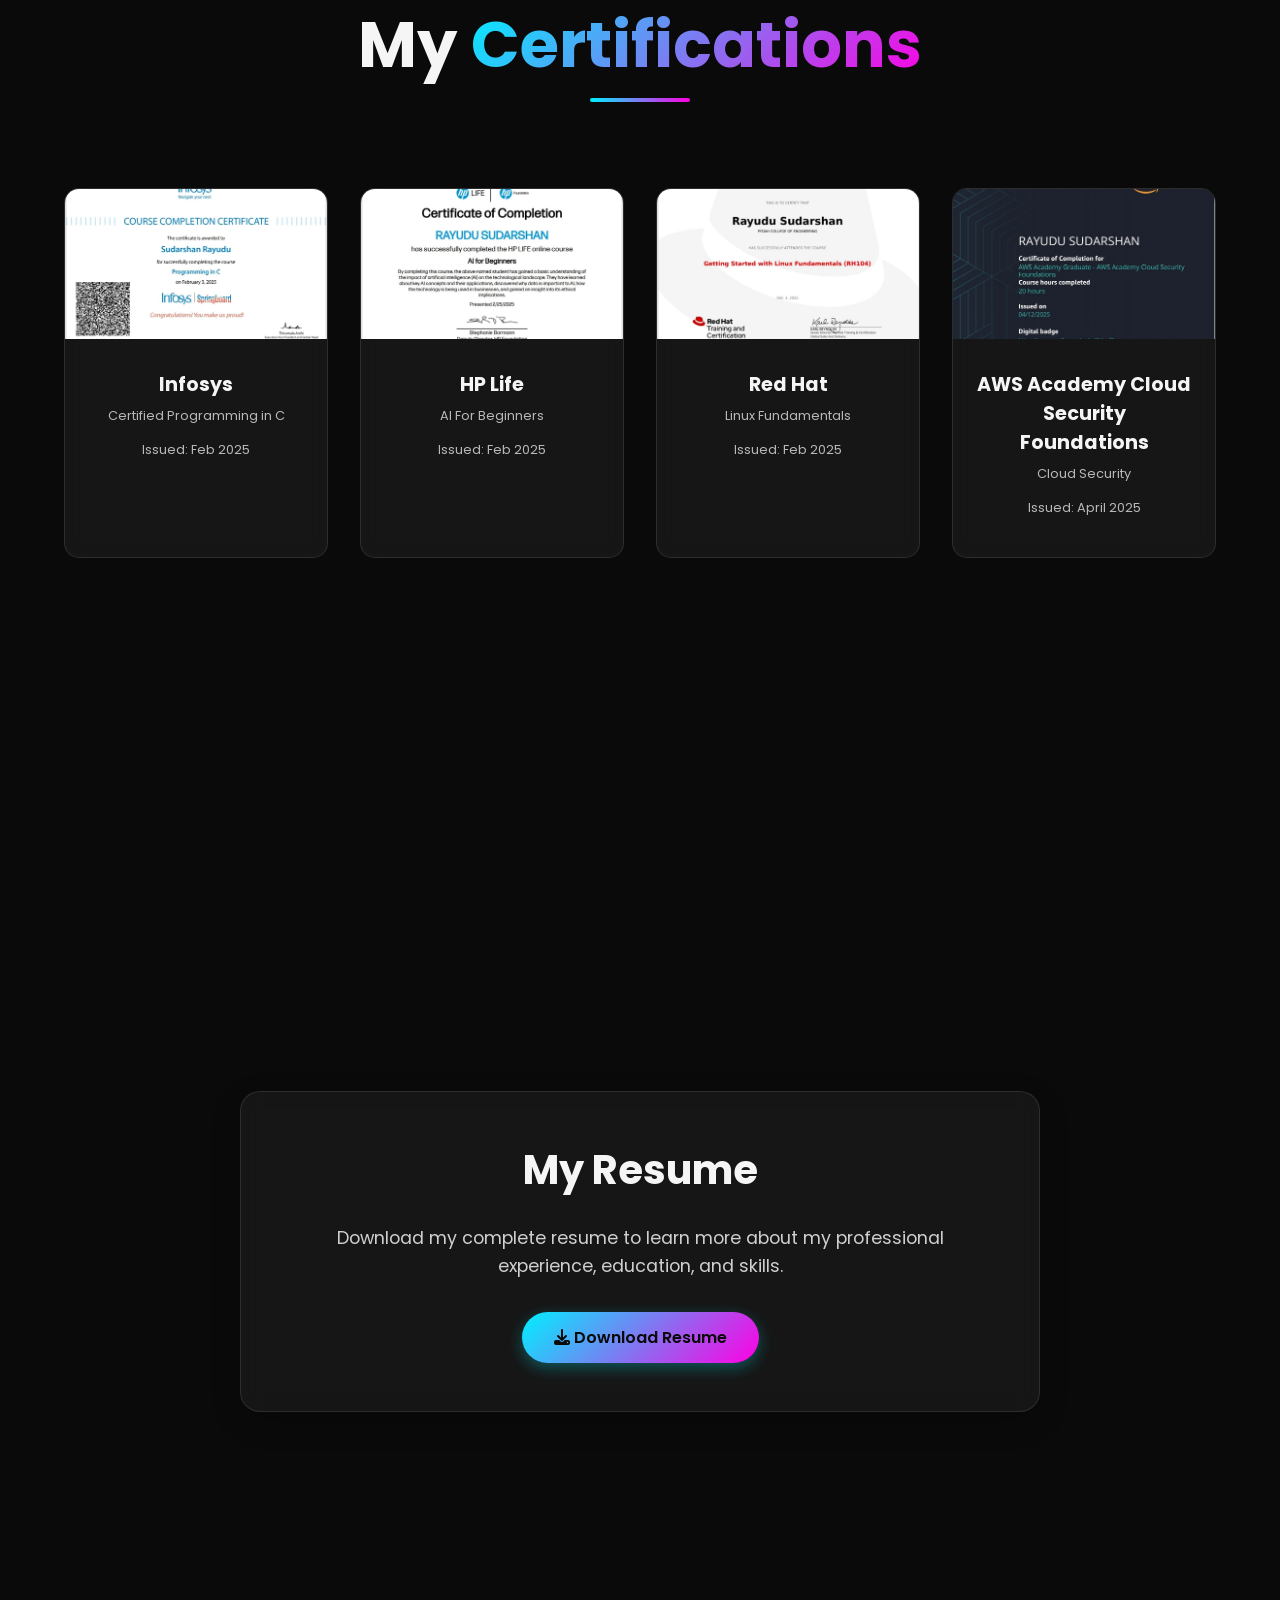
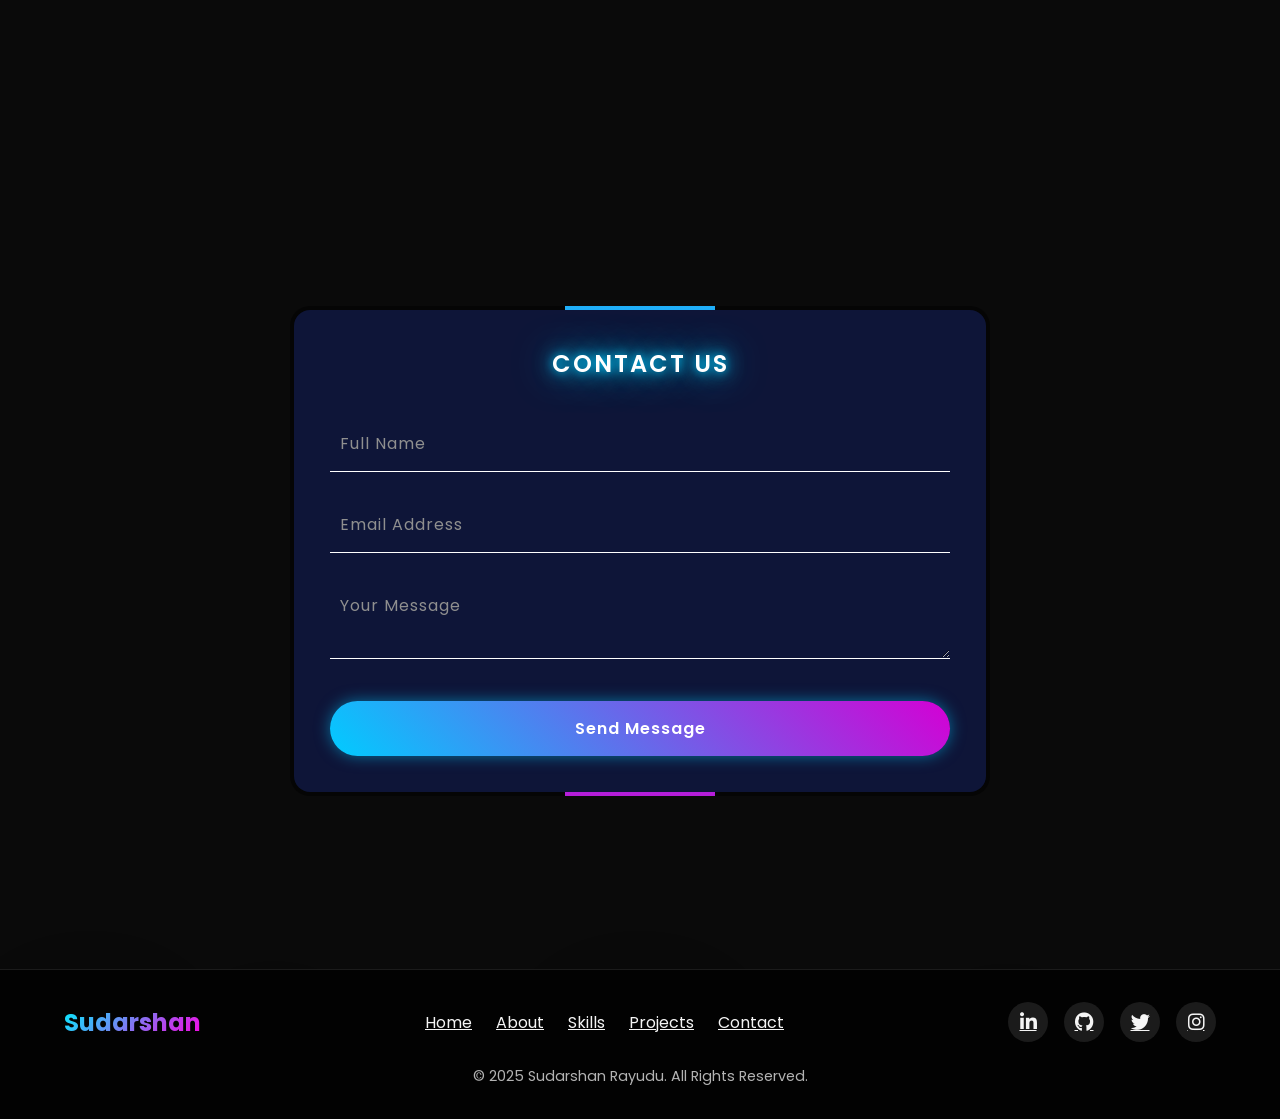
==== commit bead057f: "Update index.html" ====
--- a/index.html
+++ b/index.html
@@ -73,7 +73,7 @@
 
             <h3>Computer Science <span>Student</span></h3>
 
-            <p>This is "Sudarshan Rayudu", and I'm a second-year student at "Pydah College of Engineering". I'm
+            <p>This is "Sudarshan Rayudu", and I'm a 3rd-year student at "Pydah College of Engineering". I'm
                 currently pursuing a degree in "Computer Science Engineering".</p>
 
             <p>In my free time, I enjoy coding for personal projects and editing photos and videos. I'm always looking
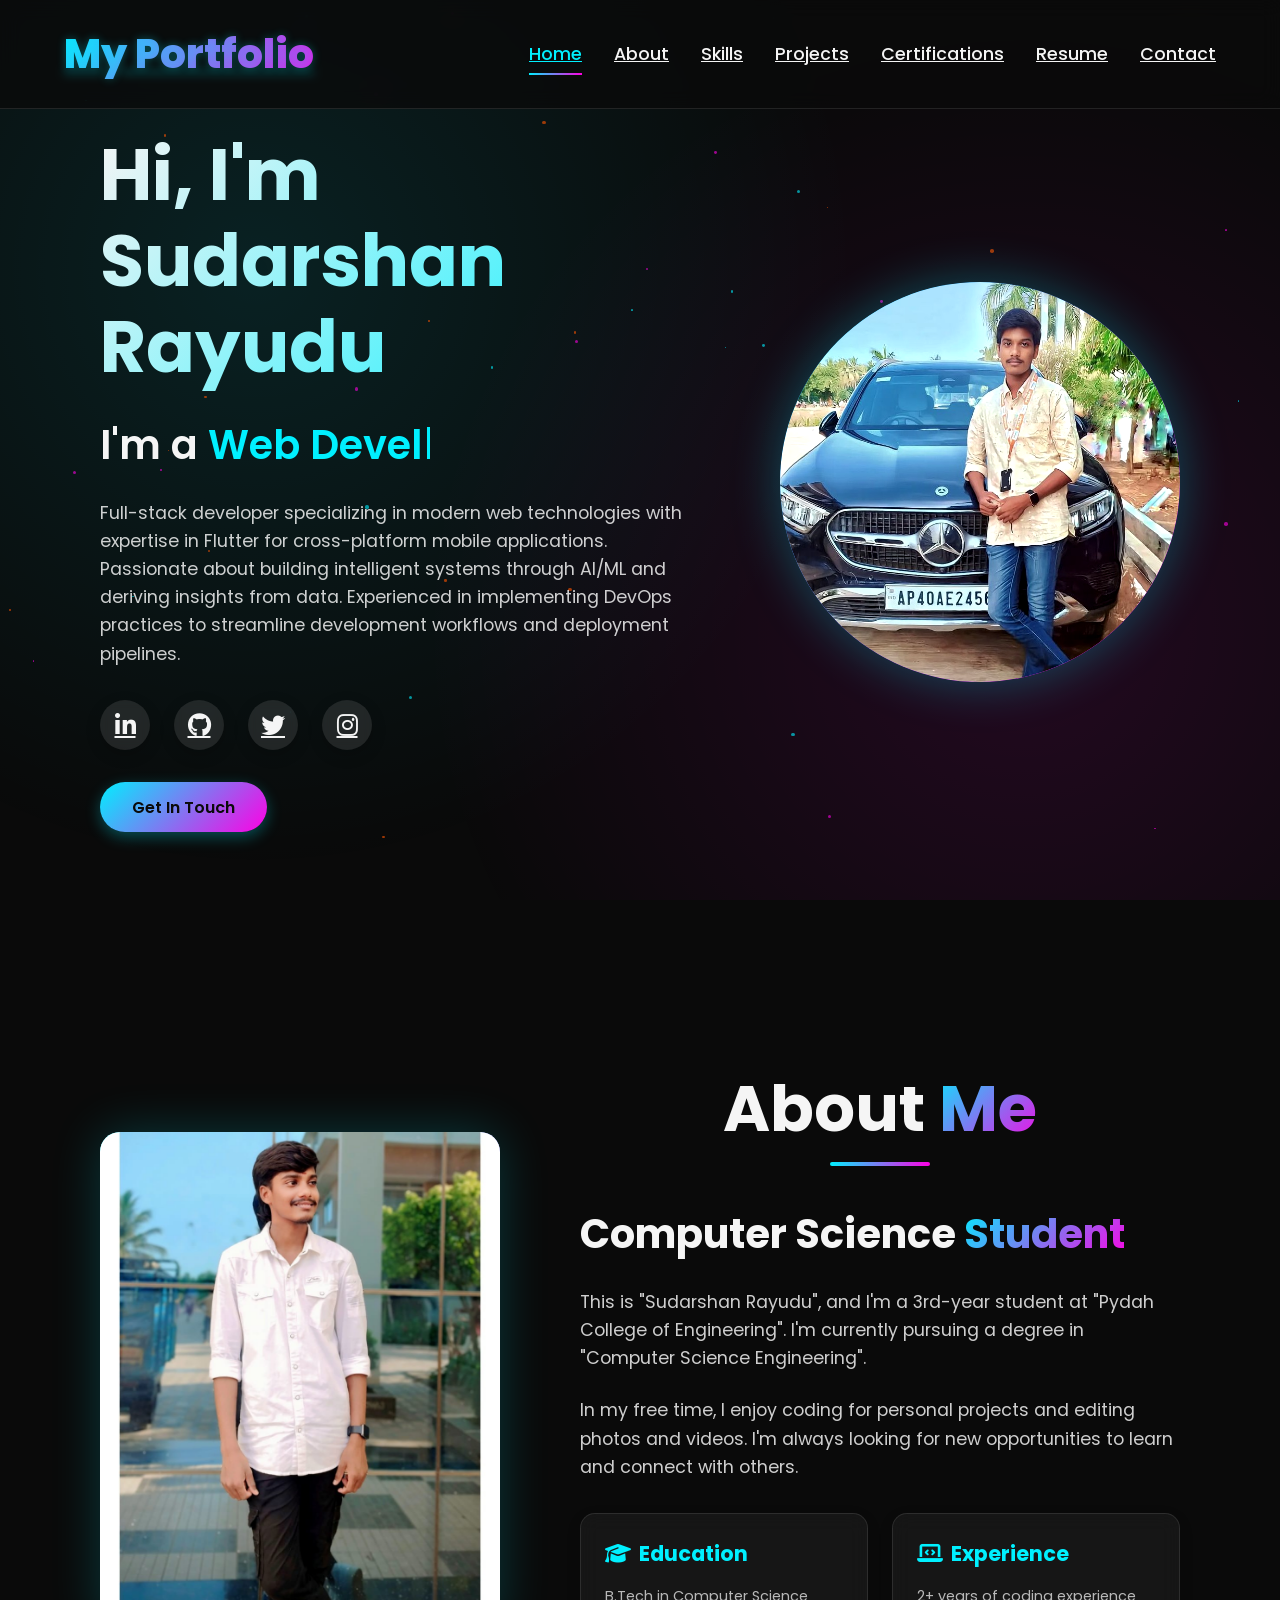
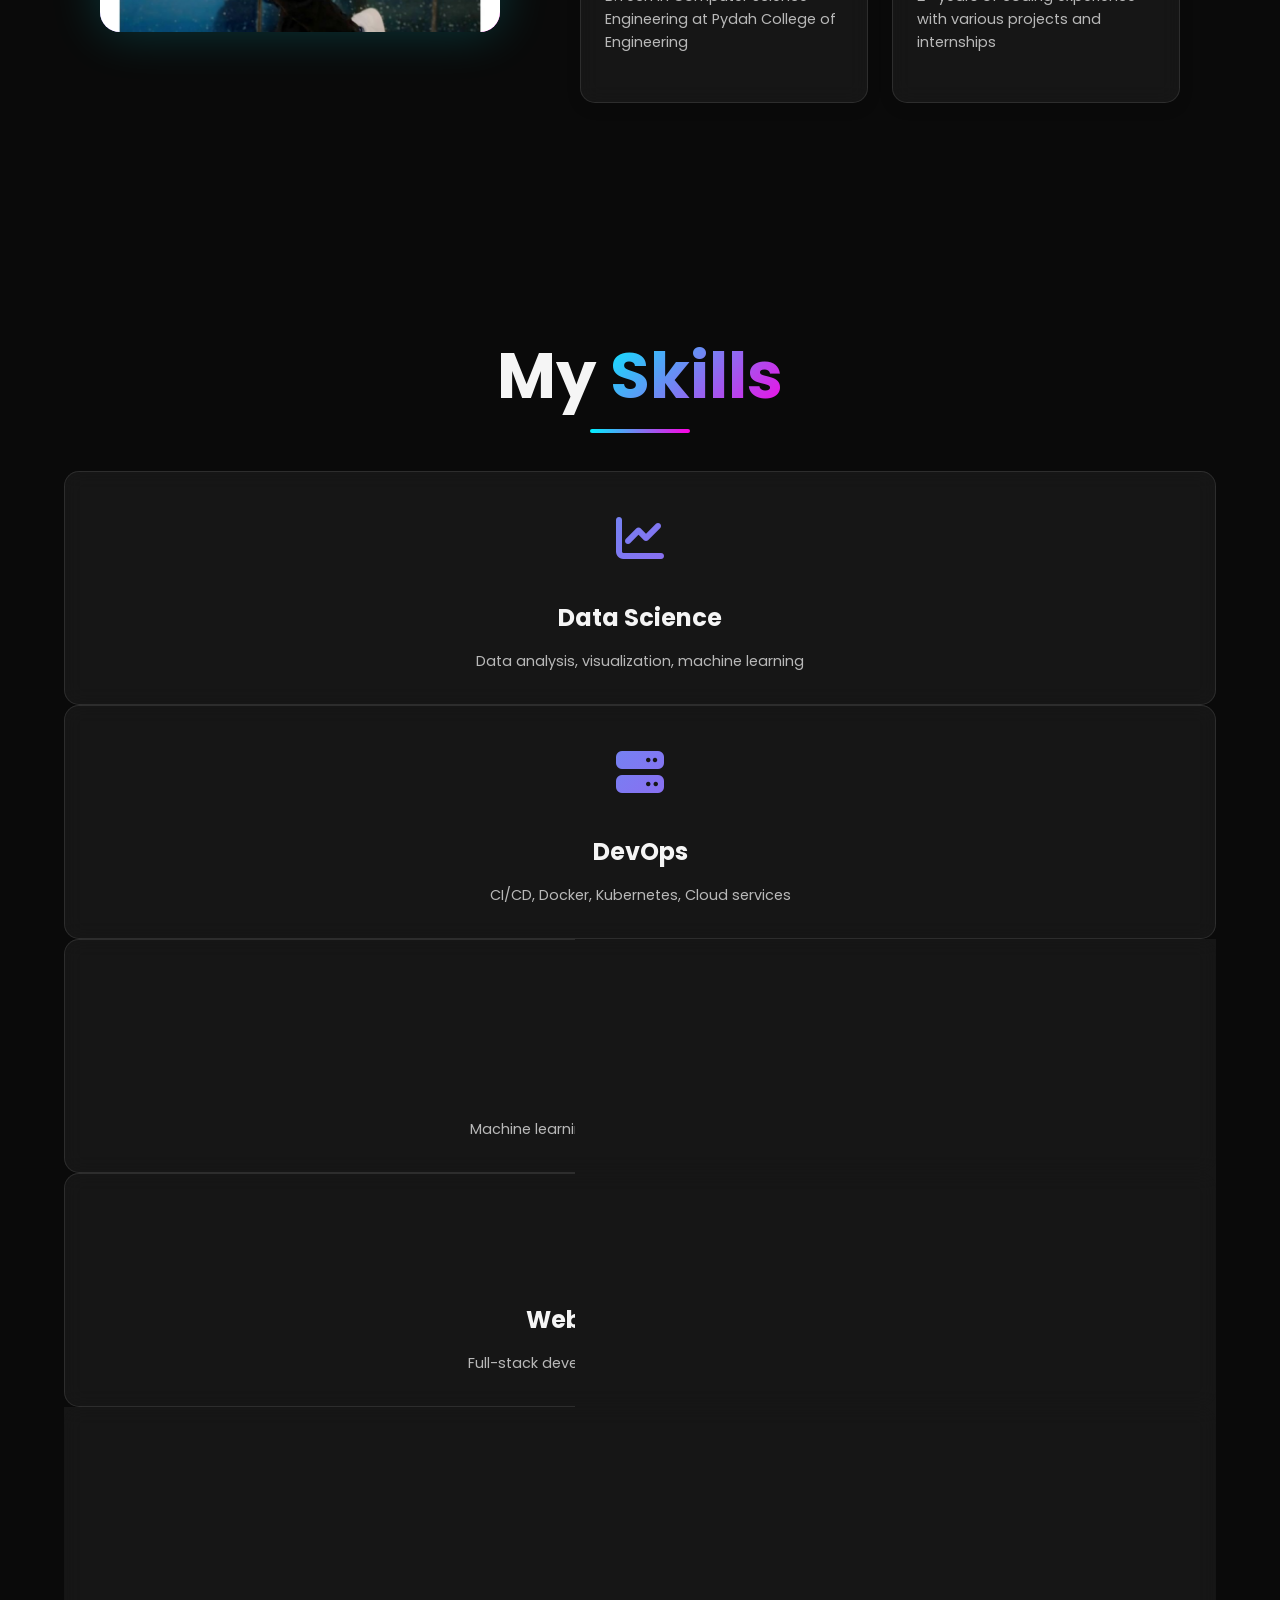
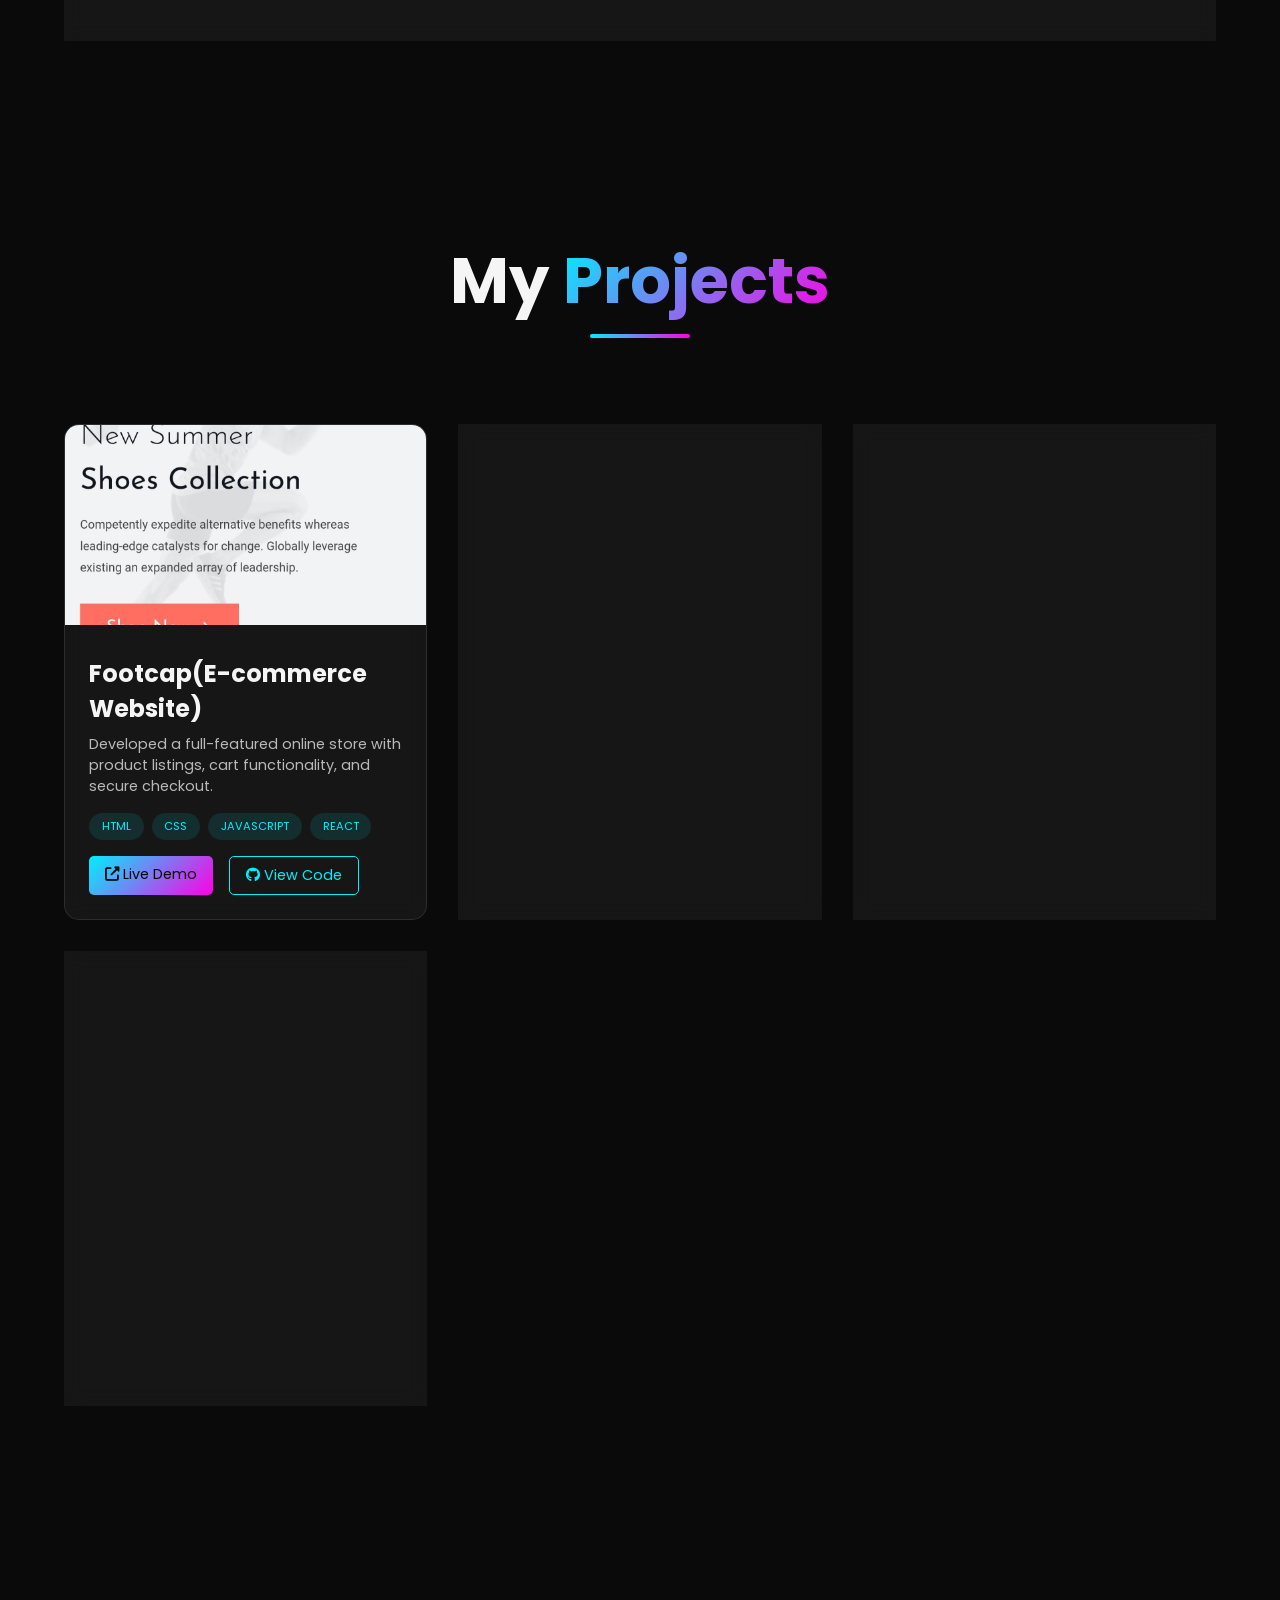
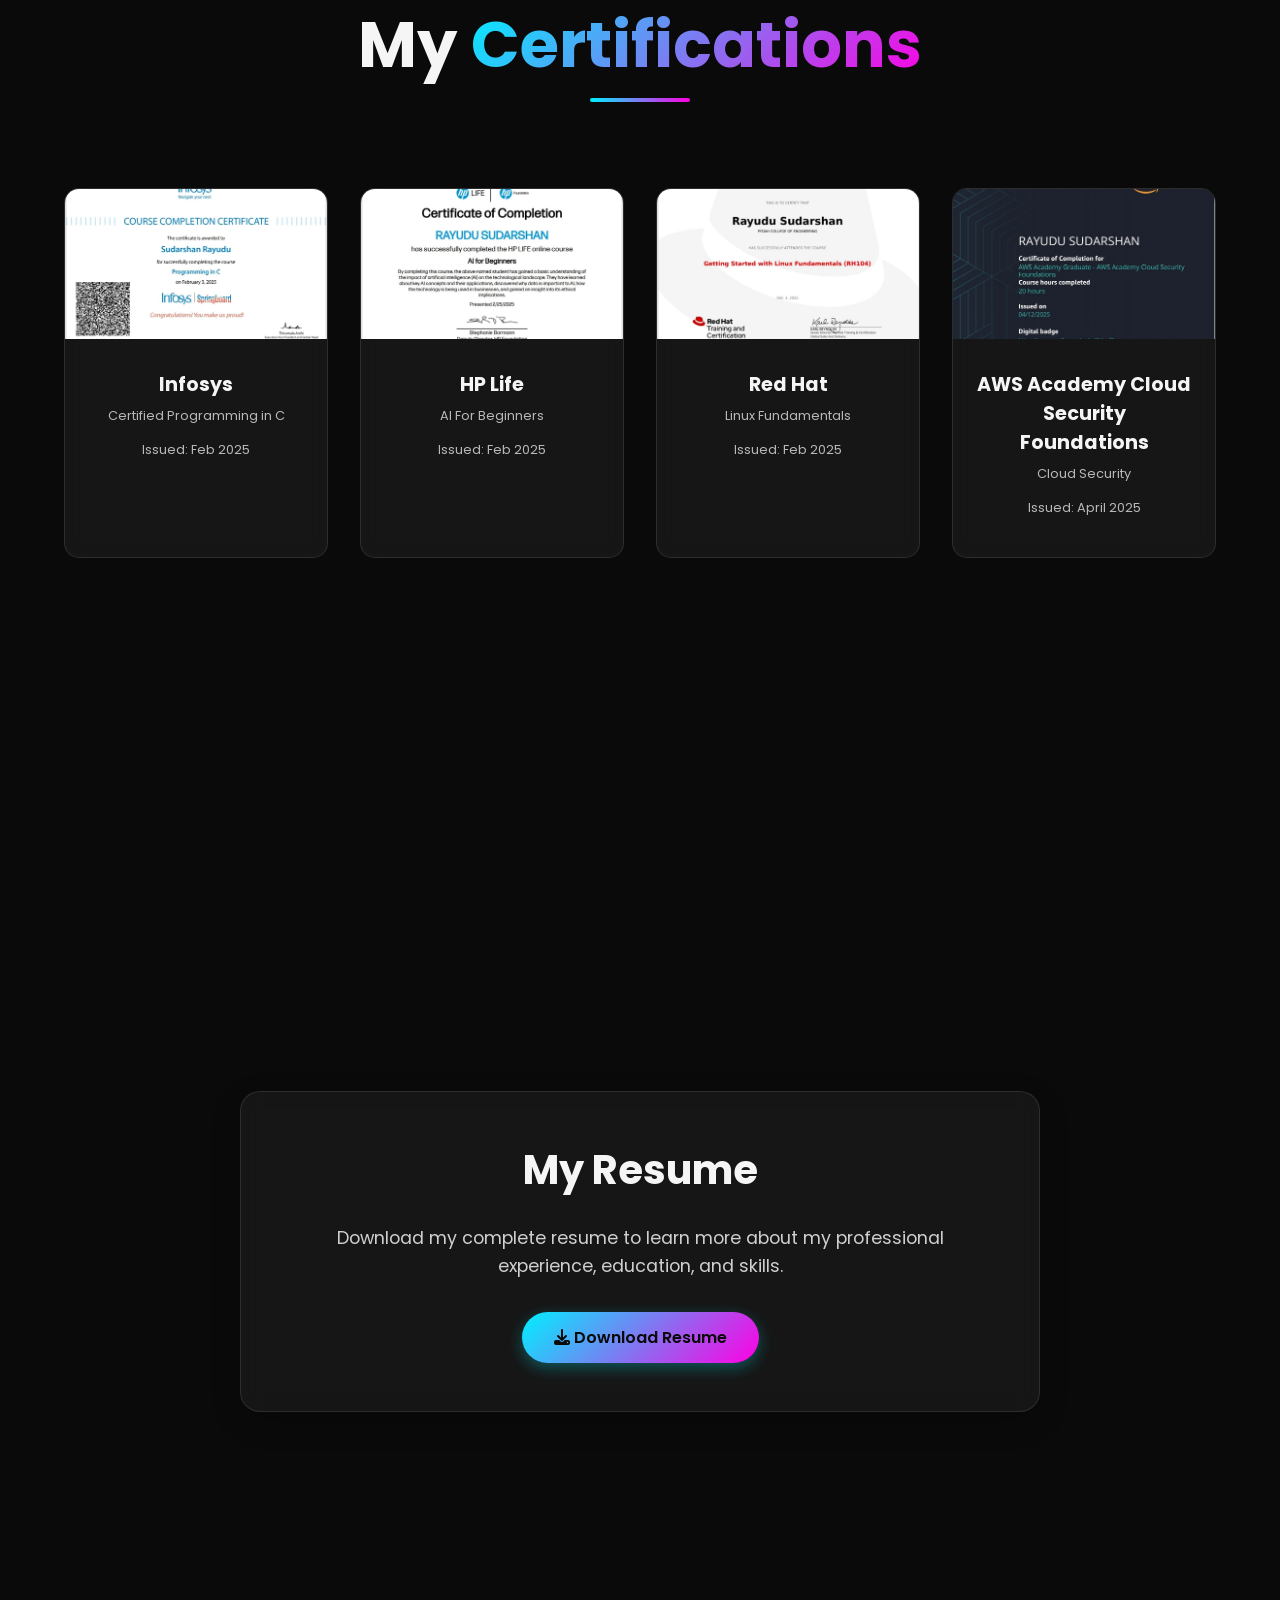
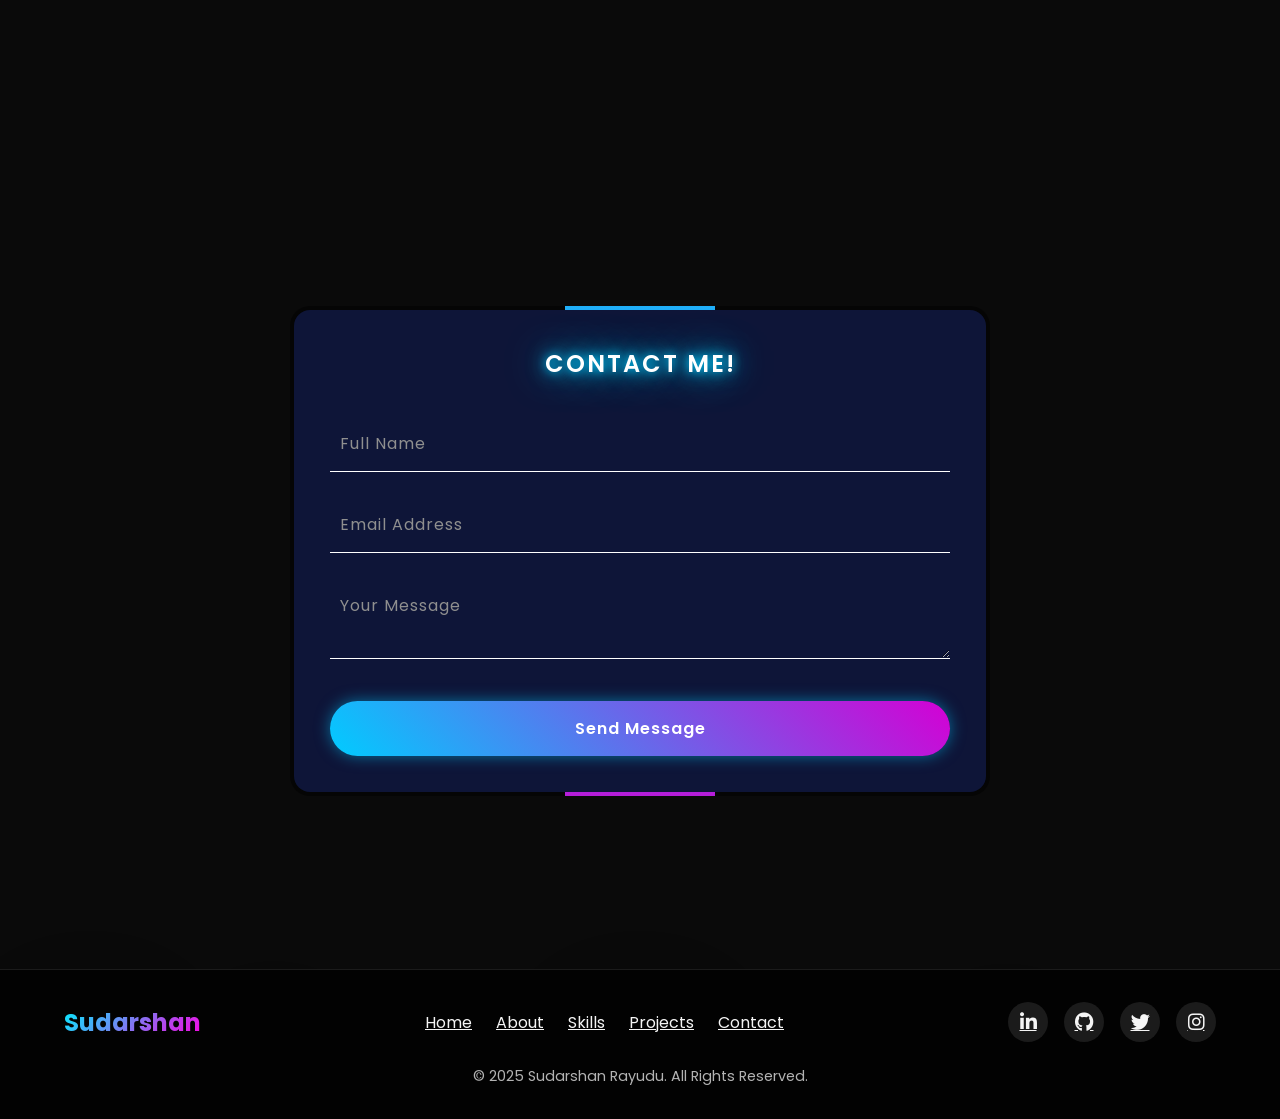
==== commit ea7d8d9b: "Update index.html" ====
--- a/index.html
+++ b/index.html
@@ -291,7 +291,7 @@
                 <input type="hidden" name="redirect" value="https://web3forms.com/success">
                 <input type="hidden" name="subject" value="New Submission from  Contact Form">
 
-                <h2>Contact Us</h2>
+                <h2>Contact Me!</h2>
 
                 <div class="inputBox">
                     <input type="text" name="name" required>
